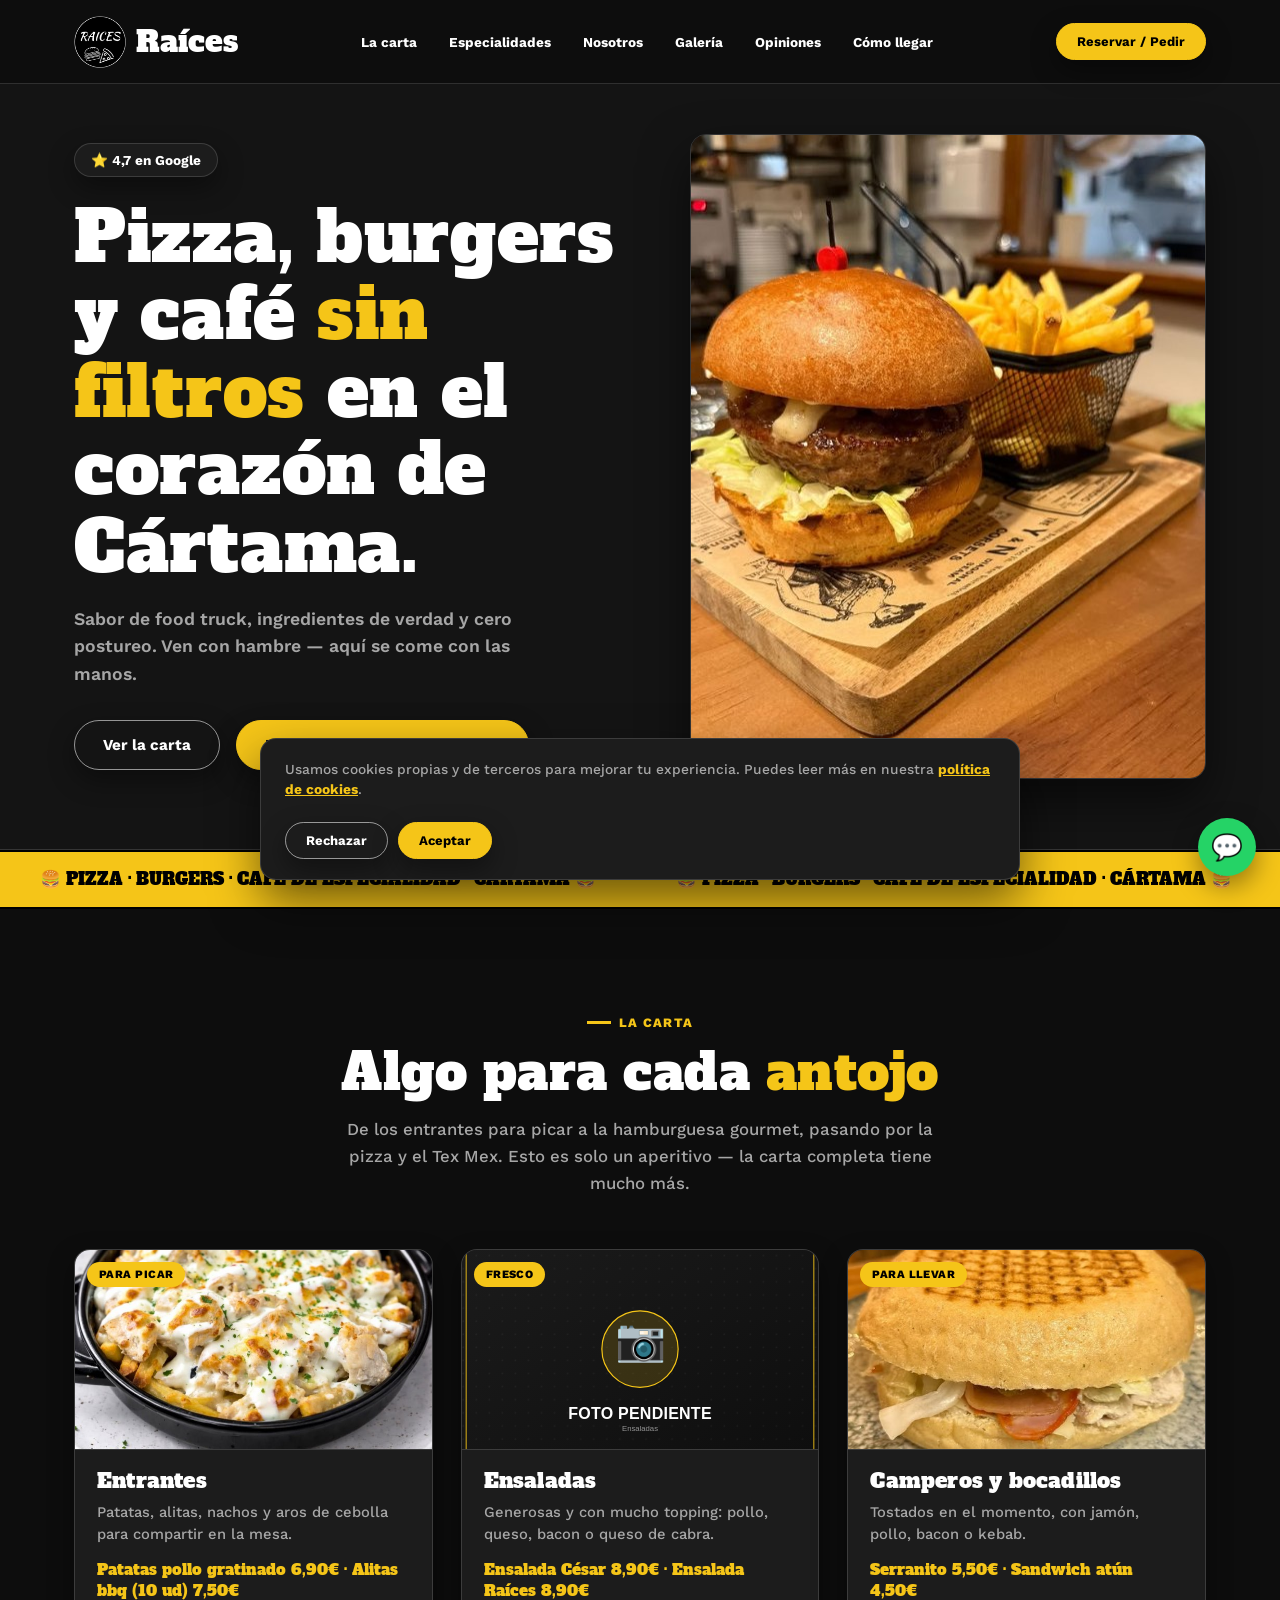
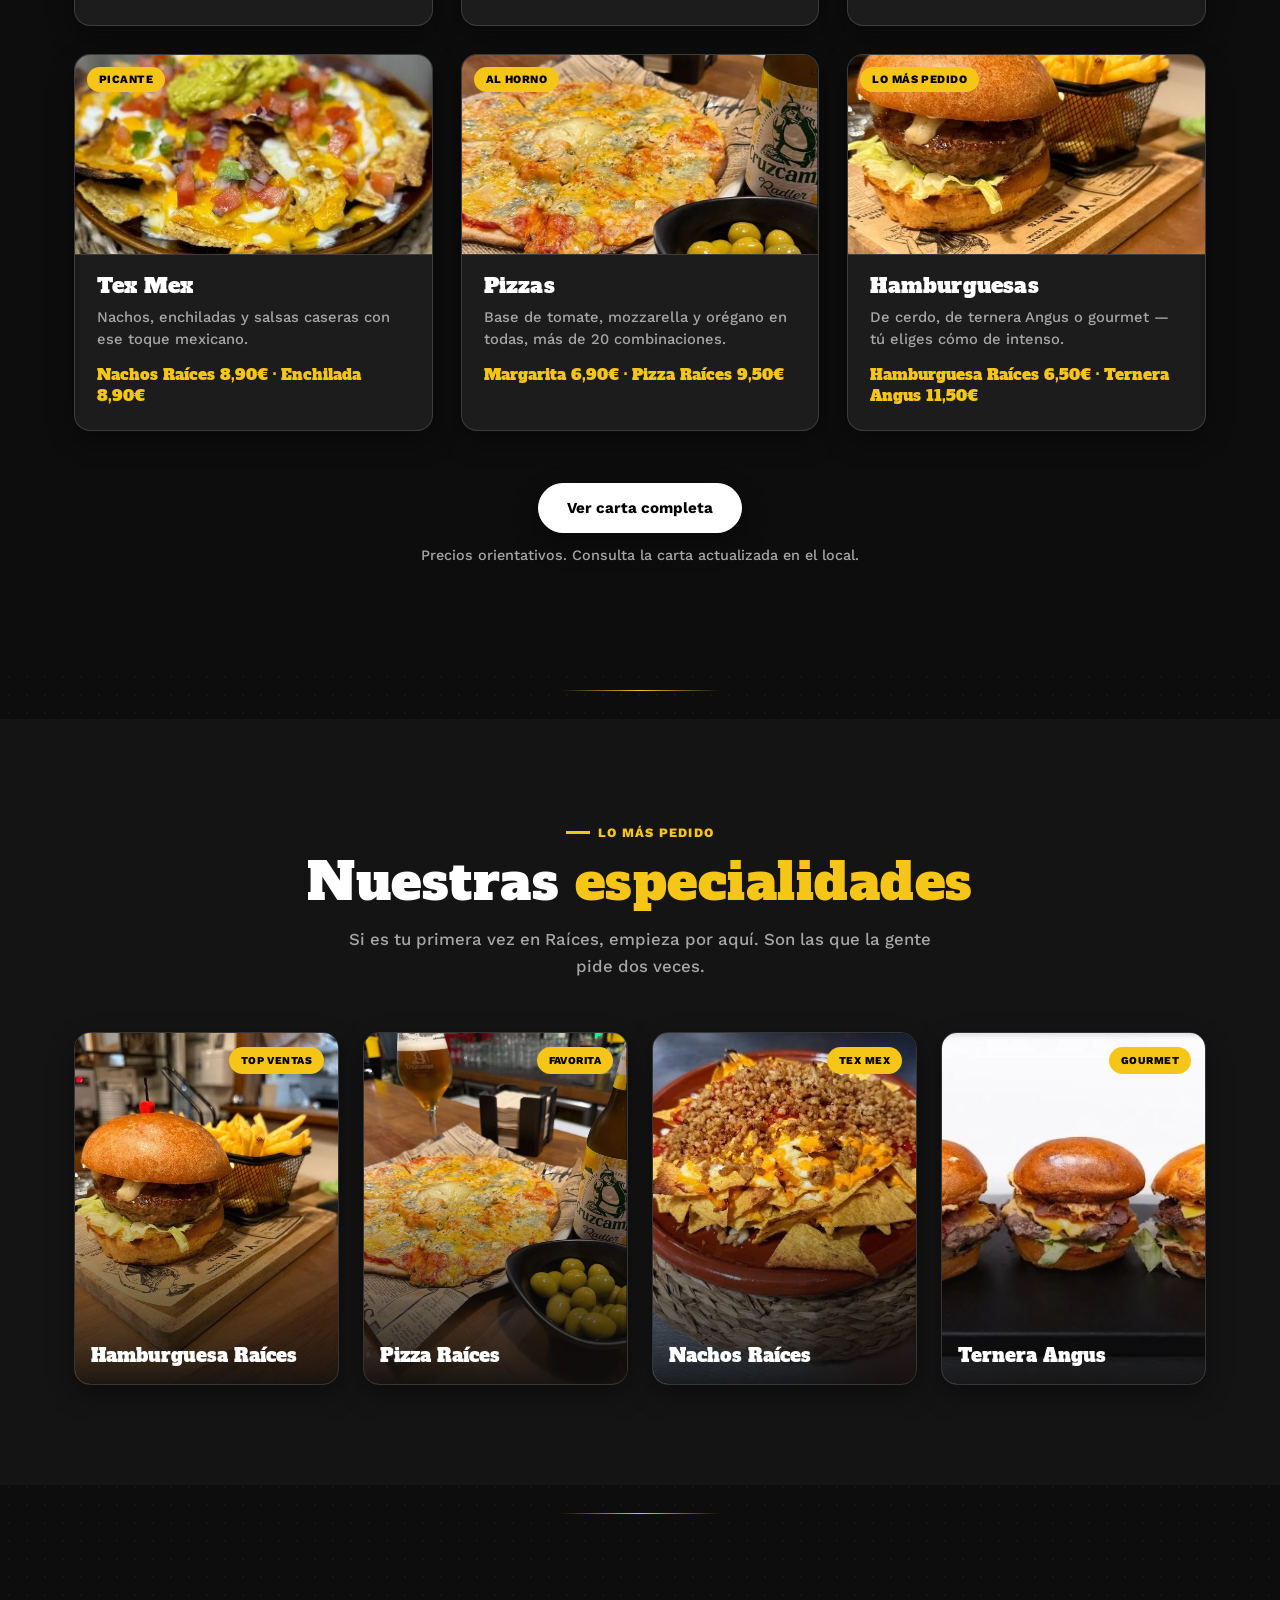
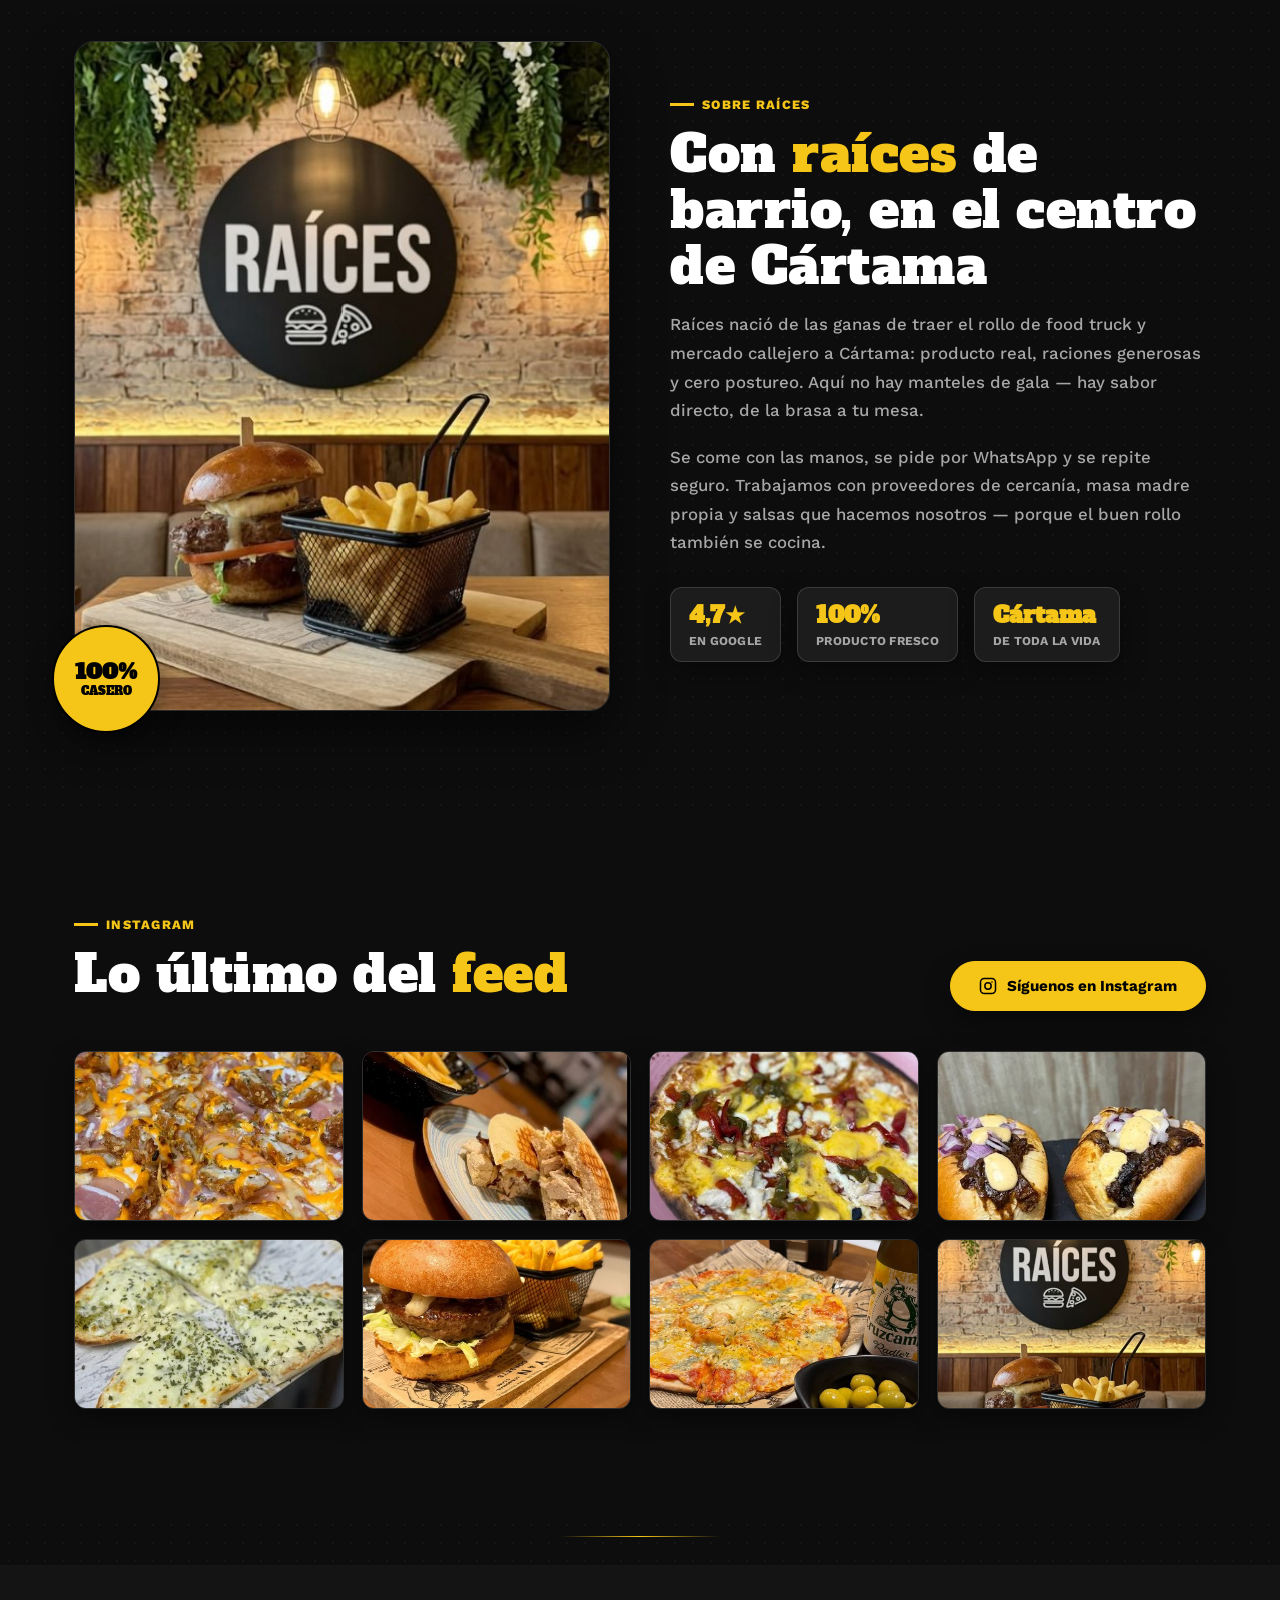
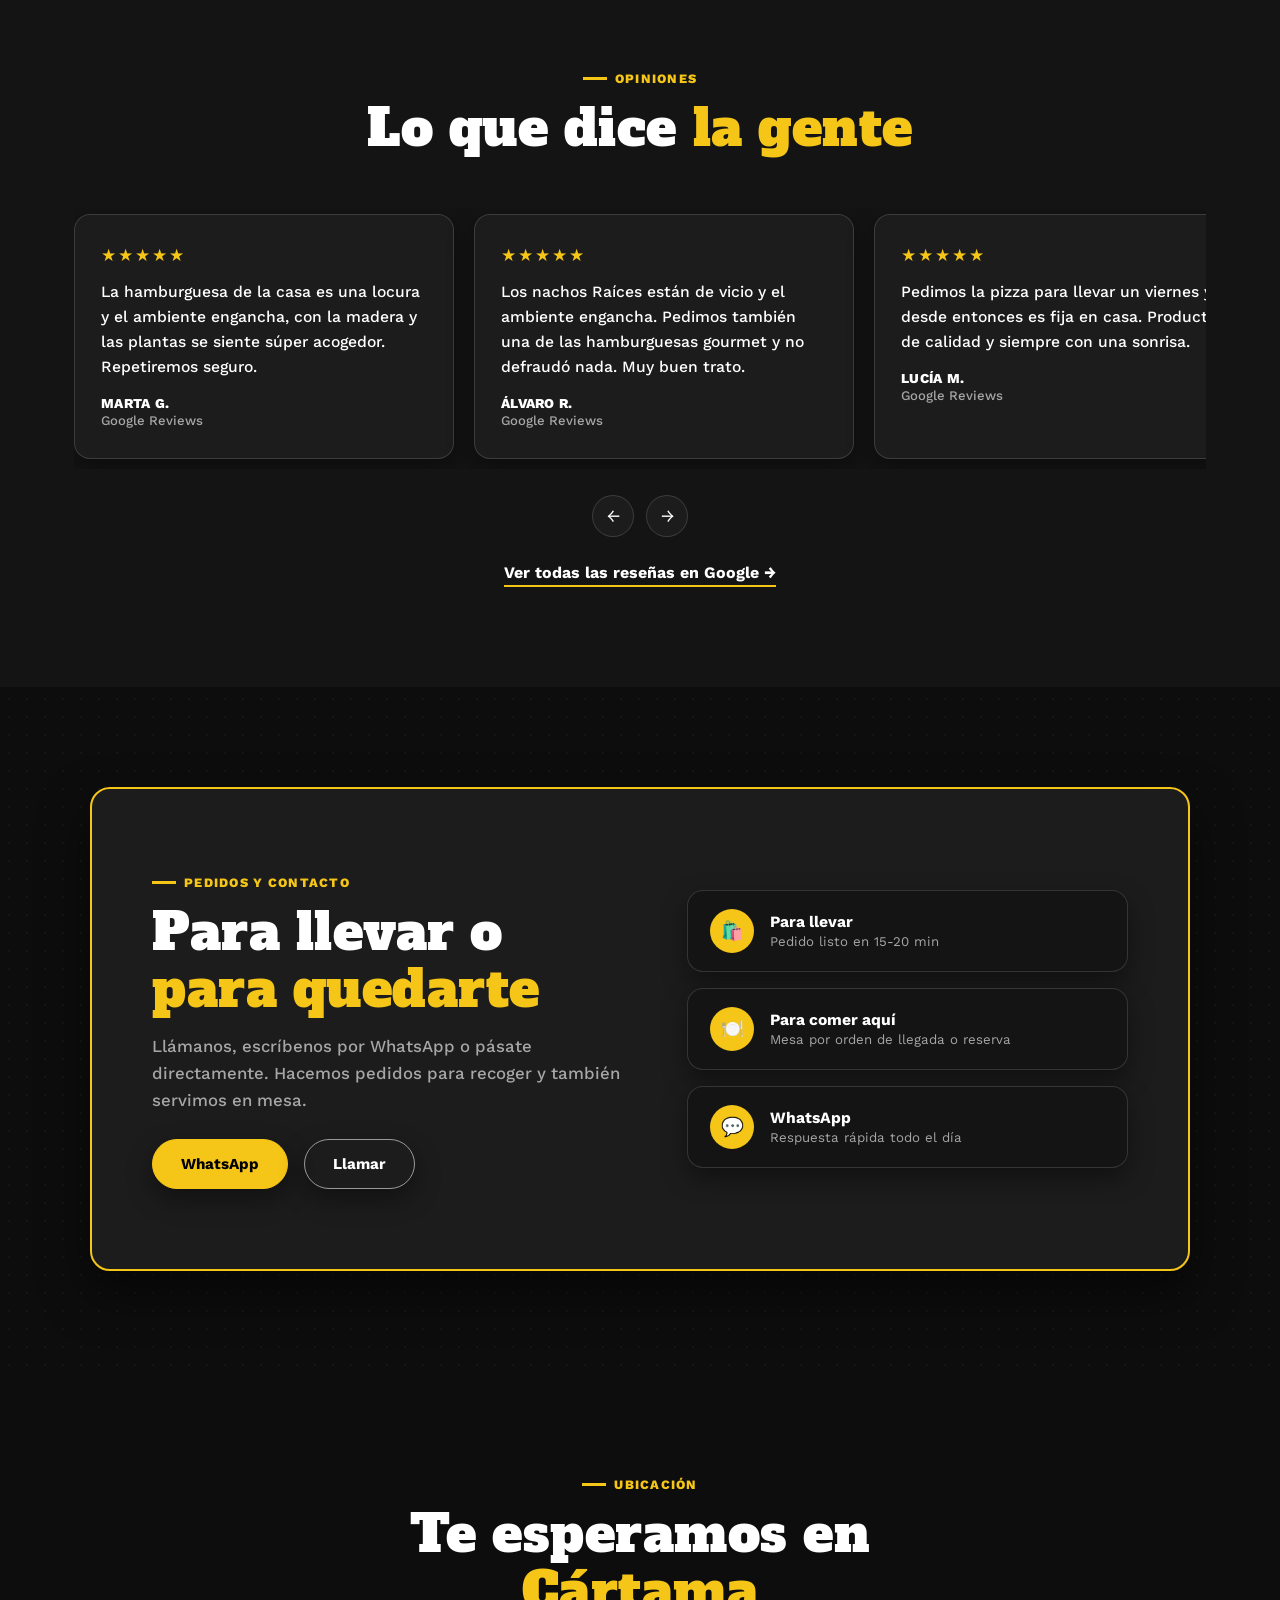
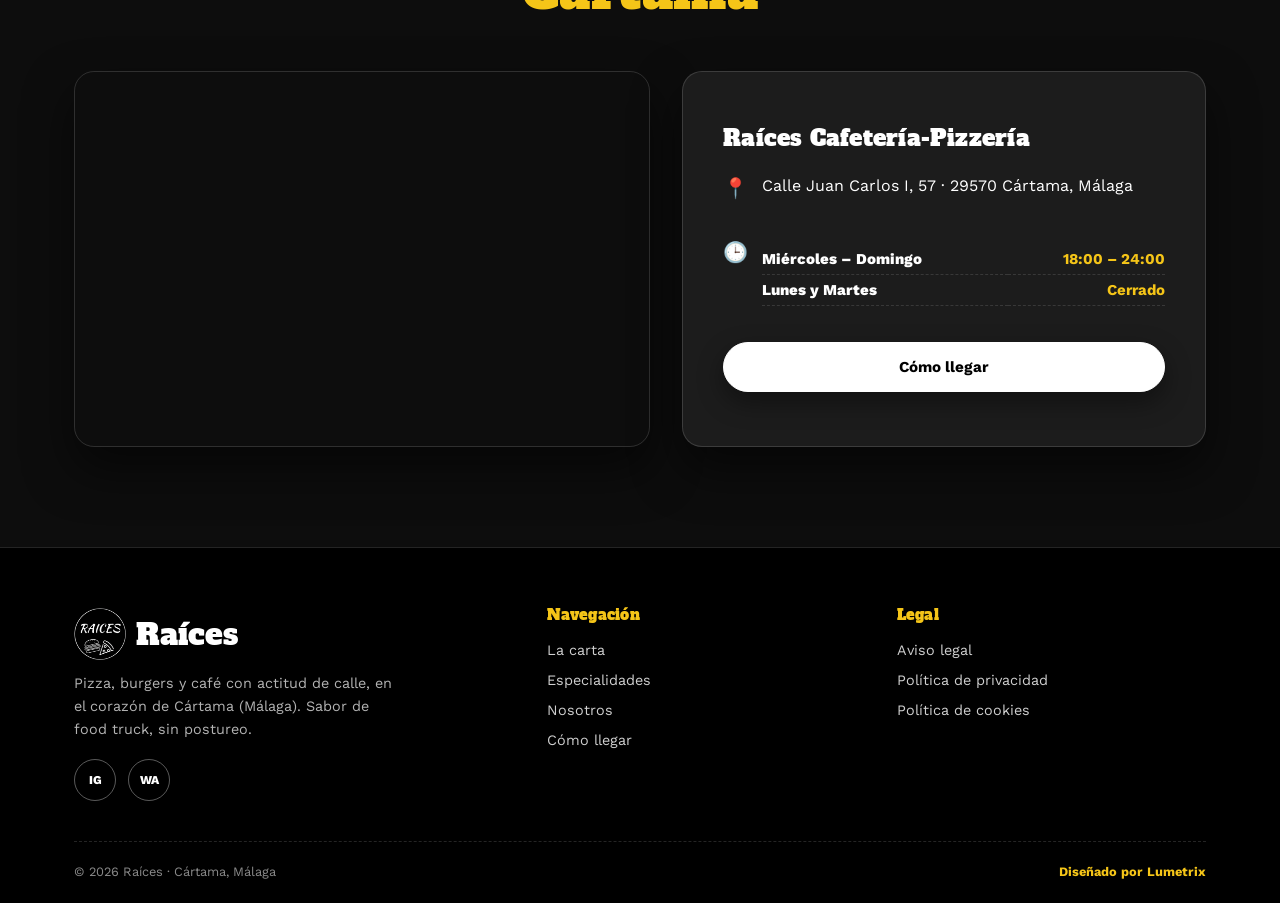
==== index.html @ e87318ab "Poner icono real de Instagram en el botón de la galería Sustituye el emoji de cámara por el icono de" ====
<!DOCTYPE html>
<html lang="es">
<head>
<meta charset="UTF-8">
<meta name="viewport" content="width=device-width, initial-scale=1.0">
<title>Cafetería-Pizzería Raíces — Pizzas y Hamburguesas en Cártama (Málaga)</title>
<meta name="description" content="Cafetería-pizzería-hamburguesería en Cártama. Entrantes, ensaladas, camperos, Tex Mex, pizzas y hamburguesas gourmet. Reserva o pide por WhatsApp.">
<meta name="keywords" content="cafetería en Cártama, pizzería Cártama, hamburguesas Cártama, Tex Mex Cártama, Raíces Cártama">
<link rel="canonical" href="https://lumetrixxxxai.github.io/Raices/">

<!-- Open Graph -->
<meta property="og:type" content="restaurant.restaurant">
<meta property="og:site_name" content="Raíces">
<meta property="og:title" content="Raíces — Café, pizza y hamburguesas en el corazón de Cártama">
<meta property="og:description" content="Entrantes, ensaladas, camperos, Tex Mex, pizzas y hamburguesas gourmet en el corazón de Cártama. ¡Te esperamos!">
<meta property="og:image" content="https://lumetrixxxxai.github.io/Raices/img/og-image.jpg">
<meta property="og:url" content="https://lumetrixxxxai.github.io/Raices/">
<meta property="og:locale" content="es_ES">
<meta name="twitter:card" content="summary_large_image">
<meta name="twitter:title" content="Raíces — Café, pizza y hamburguesas en Cártama">
<meta name="twitter:image" content="https://lumetrixxxxai.github.io/Raices/img/og-image.jpg">

<!-- Icons -->
<link rel="icon" href="favicon.ico" sizes="any">
<link rel="icon" href="img/favicon-32.png" type="image/png" sizes="32x32">
<link rel="apple-touch-icon" href="apple-touch-icon.png">
<link rel="manifest" href="site.webmanifest">
<meta name="theme-color" content="#0D0D0D">

<link rel="stylesheet" href="css/style.css">

<!-- Schema.org: Restaurant -->
<script type="application/ld+json">
{
  "@context": "https://schema.org",
  "@type": "Restaurant",
  "name": "Raíces",
  "image": "https://lumetrixxxxai.github.io/Raices/img/og-image.jpg",
  "servesCuisine": ["Cafetería", "Pizzería", "Hamburguesería", "Tex-Mex"],
  "priceRange": "€€",
  "telephone": "+34951204124",
  "address": {
    "@type": "PostalAddress",
    "streetAddress": "Calle Juan Carlos I, 57",
    "addressLocality": "Cártama",
    "addressRegion": "Málaga",
    "postalCode": "29570",
    "addressCountry": "ES"
  },
  "openingHoursSpecification": [
    {
      "@type": "OpeningHoursSpecification",
      "dayOfWeek": ["Wednesday","Thursday","Friday","Saturday","Sunday"],
      "opens": "18:00",
      "closes": "24:00"
    }
  ],
  "sameAs": [
    "https://www.instagram.com/cafeteria_pizzeria_raices/"
  ],
  "aggregateRating": {
    "@type": "AggregateRating",
    "ratingValue": "4.7",
    "reviewCount": "120"
  }
}
</script>
</head>
<body>

<!-- ============ HEADER ============ -->
<header class="site-header" id="header">
  <div class="container">
    <a href="#inicio" class="logo"><img src="img/logo-raices.png" alt="Logo Raíces" class="logo-img"> Raíces</a>
    <nav class="nav-links" id="navLinks">
      <a href="#carta">La carta</a>
      <a href="#especialidades">Especialidades</a>
      <a href="#sobre-nosotros">Nosotros</a>
      <a href="#galeria">Galería</a>
      <a href="#resenas">Opiniones</a>
      <a href="#ubicacion">Cómo llegar</a>
    </nav>
    <div class="nav-cta desktop-only">
      <a href="https://wa.me/34600000000?text=Hola%20Ra%C3%ADces%2C%20quiero%20hacer%20una%20reserva" class="btn btn-primary btn-sm">Reservar / Pedir</a>
    </div>
    <button class="nav-toggle" id="navToggle" aria-label="Abrir menú">
      <span></span><span></span><span></span>
    </button>
  </div>
</header>

<!-- ============ HERO ============ -->
<section class="hero" id="inicio">
  <div class="container hero-content">
    <div class="hero-text">
      <span class="hero-badge">⭐ 4,7 en Google</span>
      <h1>Pizza, burgers y café <em>sin filtros</em> en el corazón de Cártama.</h1>
      <p>Sabor de food truck, ingredientes de verdad y cero postureo. Ven con hambre — aquí se come con las manos.</p>
      <div class="hero-actions">
        <a href="#carta" class="btn btn-outline">Ver la carta</a>
        <a href="https://wa.me/34600000000?text=Hola%20Ra%C3%ADces%2C%20quiero%20reservar%20mesa" class="btn btn-primary">Reservar / Pedir por WhatsApp</a>
      </div>
    </div>
    <div class="hero-media">
      <img src="img/raices-hamburguesa-cesta.jpg" alt="Hamburguesa de la casa con patatas fritas en Raíces, Cártama">
    </div>
  </div>
</section>

<div class="marquee-strip" aria-hidden="true">
  <div class="marquee-track" id="marqueeTrack">
    <div class="marquee-group"><span>🍔 PIZZA · BURGERS · CAFÉ DE ESPECIALIDAD · CÁRTAMA 🍔</span></div>
  </div>
</div>

<!-- ============ LA CARTA ============ -->
<section class="menu-section section-pad" id="carta">
  <div class="container">
    <div class="section-head reveal">
      <span class="eyebrow">La carta</span>
      <h2 class="section-title">Algo para cada <em>antojo</em></h2>
      <p class="section-sub">De los entrantes para picar a la hamburguesa gourmet, pasando por la pizza y el Tex Mex. Esto es solo un aperitivo — la carta completa tiene mucho más.</p>
    </div>

    <div class="menu-grid reveal-stagger">
      <article class="menu-card">
        <div class="menu-card-img">
          <span class="menu-card-tag">Para picar</span>
          <img src="img/raices-patatas-pollo-queso.jpg" alt="Patatas con pollo gratinado, entrante de Raíces" loading="lazy">
        </div>
        <div class="menu-card-body">
          <h3>Entrantes</h3>
          <p>Patatas, alitas, nachos y aros de cebolla para compartir en la mesa.</p>
          <div class="menu-card-price">Patatas pollo gratinado 6,90€ · Alitas bbq (10 ud) 7,50€</div>
        </div>
      </article>

      <article class="menu-card">
        <div class="menu-card-img">
          <span class="menu-card-tag">Fresco</span>
          <!-- PLACEHOLDER: foto de ensaladas -->
          <img src="img/menu-ensaladas.svg" alt="Ensaladas de Raíces" loading="lazy">
        </div>
        <div class="menu-card-body">
          <h3>Ensaladas</h3>
          <p>Generosas y con mucho topping: pollo, queso, bacon o queso de cabra.</p>
          <div class="menu-card-price">Ensalada César 8,90€ · Ensalada Raíces 8,90€</div>
        </div>
      </article>

      <article class="menu-card">
        <div class="menu-card-img">
          <span class="menu-card-tag">Para llevar</span>
          <img src="img/raices-bocadillo-tostado.jpg" alt="Campero tostado de Raíces" loading="lazy">
        </div>
        <div class="menu-card-body">
          <h3>Camperos y bocadillos</h3>
          <p>Tostados en el momento, con jamón, pollo, bacon o kebab.</p>
          <div class="menu-card-price">Serranito 5,50€ · Sandwich atún 4,50€</div>
        </div>
      </article>

      <article class="menu-card">
        <div class="menu-card-img">
          <span class="menu-card-tag">Picante</span>
          <!-- PLACEHOLDER: foto de Tex Mex -->
          <img src="img/raices-nachos-guacamole.jpg" alt="Nachos con guacamole de Raíces" loading="lazy">
        </div>
        <div class="menu-card-body">
          <h3>Tex Mex</h3>
          <p>Nachos, enchiladas y salsas caseras con ese toque mexicano.</p>
          <div class="menu-card-price">Nachos Raíces 8,90€ · Enchilada 8,90€</div>
        </div>
      </article>

      <article class="menu-card">
        <div class="menu-card-img">
          <span class="menu-card-tag">Al horno</span>
          <img src="img/raices-pizza-cerveza.jpg" alt="Pizza artesana con cerveza en Raíces" loading="lazy">
        </div>
        <div class="menu-card-body">
          <h3>Pizzas</h3>
          <p>Base de tomate, mozzarella y orégano en todas, más de 20 combinaciones.</p>
          <div class="menu-card-price">Margarita 6,90€ · Pizza Raíces 9,50€</div>
        </div>
      </article>

      <article class="menu-card">
        <div class="menu-card-img">
          <span class="menu-card-tag">Lo más pedido</span>
          <img src="img/raices-hamburguesa-cesta.jpg" alt="Hamburguesa casera con patatas en Raíces" loading="lazy">
        </div>
        <div class="menu-card-body">
          <h3>Hamburguesas</h3>
          <p>De cerdo, de ternera Angus o gourmet — tú eliges cómo de intenso.</p>
          <div class="menu-card-price">Hamburguesa Raíces 6,50€ · Ternera Angus 11,50€</div>
        </div>
      </article>
    </div>

    <div class="menu-cta reveal">
      <a href="carta/carta-raices-cartama-2025.pdf" target="_blank" rel="noopener" class="btn btn-dark">Ver carta completa</a>
      <p>Precios orientativos. Consulta la carta actualizada en el local.</p>
    </div>
  </div>
</section>

<div class="zigzag" style="--zig: var(--paper-alt);"></div>

<!-- ============ ESPECIALIDADES ============ -->
<section class="specialties-section section-pad" id="especialidades">
  <div class="container">
    <div class="section-head reveal">
      <span class="eyebrow">Lo más pedido</span>
      <h2 class="section-title">Nuestras <em>especialidades</em></h2>
      <p class="section-sub">Si es tu primera vez en Raíces, empieza por aquí. Son las que la gente pide dos veces.</p>
    </div>

    <div class="specialties-grid reveal-stagger">
      <div class="specialty-card">
        <span class="specialty-badge">Top ventas</span>
        <img src="img/raices-hamburguesa-cesta.jpg" alt="Hamburguesa Raíces" loading="lazy">
        <span class="specialty-name">Hamburguesa Raíces</span>
      </div>
      <div class="specialty-card">
        <span class="specialty-badge">Favorita</span>
        <img src="img/raices-pizza-cerveza.jpg" alt="Pizza Raíces" loading="lazy">
        <span class="specialty-name">Pizza Raíces</span>
      </div>
      <div class="specialty-card">
        <span class="specialty-badge">Tex Mex</span>
        <!-- PLACEHOLDER: foto de los nachos Raíces -->
        <img src="img/raices-nachos-carne.jpg" alt="Nachos Raíces" loading="lazy">
        <span class="specialty-name">Nachos Raíces</span>
      </div>
      <div class="specialty-card">
        <span class="specialty-badge">Gourmet</span>
        <!-- PLACEHOLDER: foto de la hamburguesa de ternera Angus -->
        <img src="img/raices-tres-hamburguesas.jpg" alt="Hamburguesa de ternera Angus" loading="lazy">
        <span class="specialty-name">Ternera Angus</span>
      </div>
    </div>
  </div>
</section>

<div class="zigzag" style="--zig: var(--paper);"></div>

<!-- ============ SOBRE RAÍCES ============ -->
<section class="section-pad" id="sobre-nosotros">
  <div class="container about-section">
    <div class="about-media reveal">
      <img src="img/raices-interior-marca.jpg" alt="Rincón de Raíces con el logo en la pared de ladrillo, luces y plantas">
      <div class="stamp-accent"><strong>100%</strong> CASERO</div>
    </div>
    <div class="about-text reveal">
      <span class="eyebrow">Sobre Raíces</span>
      <h2 class="section-title">Con <em>raíces</em> de barrio, en el centro de Cártama</h2>
      <p>Raíces nació de las ganas de traer el rollo de food truck y mercado callejero a Cártama: producto real, raciones generosas y cero postureo. Aquí no hay manteles de gala — hay sabor directo, de la brasa a tu mesa.</p>
      <p>Se come con las manos, se pide por WhatsApp y se repite seguro. Trabajamos con proveedores de cercanía, masa madre propia y salsas que hacemos nosotros — porque el buen rollo también se cocina.</p>
      <div class="about-stats">
        <div><strong>4,7★</strong><span>en Google</span></div>
        <div><strong>100%</strong><span>producto fresco</span></div>
        <div><strong>Cártama</strong><span>de toda la vida</span></div>
      </div>
    </div>
  </div>
</section>

<!-- ============ GALERÍA / INSTAGRAM ============ -->
<section class="gallery-section section-pad" id="galeria">
  <div class="container">
    <div class="gallery-head reveal">
      <div>
        <span class="eyebrow">Instagram</span>
        <h2 class="section-title">Lo último del <em>feed</em></h2>
      </div>
      <!-- PLACEHOLDER: confirmar usuario real de Instagram -->
      <a href="https://www.instagram.com/cafeteria_pizzeria_raices/" target="_blank" rel="noopener" class="btn btn-primary">
        <svg width="18" height="18" viewBox="0 0 24 24" fill="none" stroke="currentColor" stroke-width="2" stroke-linecap="round" stroke-linejoin="round" aria-hidden="true"><rect x="2" y="2" width="20" height="20" rx="5"/><circle cx="12" cy="12" r="4.2"/><circle cx="17.3" cy="6.7" r="1.1" fill="currentColor" stroke="none"/></svg>
        Síguenos en Instagram
      </a>
    </div>

    <div class="gallery-grid reveal-stagger">
      <!-- PLACEHOLDER: 8 fotos reales de comida y del local -->
      <div class="gallery-item"><img src="img/raices-pizza-jamon-pollo.jpg" alt="Pizza de jamón y pollo de Raíces" loading="lazy"></div>
      <div class="gallery-item"><img src="img/raices-campero-patatas.jpg" alt="Campero con patatas de Raíces" loading="lazy"></div>
      <div class="gallery-item"><img src="img/raices-pizza-pimientos-pollo.jpg" alt="Pizza de pimientos y pollo de Raíces" loading="lazy"></div>
      <div class="gallery-item"><img src="img/raices-mini-brioche-pulled-pork.jpg" alt="Mini brioche de pulled pork de Raíces" loading="lazy"></div>
      <div class="gallery-item"><img src="img/raices-pan-de-ajo.jpg" alt="Pan de ajo de Raíces" loading="lazy"></div>
      <div class="gallery-item"><img src="img/raices-hamburguesa-cesta.jpg" alt="Hamburguesa con patatas de Raíces" loading="lazy"></div>
      <div class="gallery-item"><img src="img/raices-pizza-cerveza.jpg" alt="Pizza con cerveza de Raíces" loading="lazy"></div>
      <div class="gallery-item"><img src="img/raices-interior-marca.jpg" alt="Rincón de Raíces con el logo en la pared" loading="lazy"></div>
    </div>
  </div>
</section>

<div class="zigzag" style="--zig: var(--paper-alt);"></div>

<!-- ============ OPINIONES ============ -->
<section class="reviews-section section-pad" id="resenas">
  <div class="container">
    <div class="section-head reveal">
      <span class="eyebrow">Opiniones</span>
      <h2 class="section-title">Lo que dice <em>la gente</em></h2>
    </div>

    <div class="reviews-track-wrap reveal">
      <div class="reviews-track" id="reviewsTrack">
        <div class="review-slide">
          <div class="review-card">
            <div class="review-stars">★★★★★</div>
            <p class="review-text">La hamburguesa de la casa es una locura y el ambiente engancha, con la madera y las plantas se siente súper acogedor. Repetiremos seguro.</p>
            <div class="review-author">Marta G. <span>Google Reviews</span></div>
          </div>
        </div>
        <div class="review-slide">
          <div class="review-card">
            <div class="review-stars">★★★★★</div>
            <p class="review-text">Los nachos Raíces están de vicio y el ambiente engancha. Pedimos también una de las hamburguesas gourmet y no defraudó nada. Muy buen trato.</p>
            <div class="review-author">Álvaro R. <span>Google Reviews</span></div>
          </div>
        </div>
        <div class="review-slide">
          <div class="review-card">
            <div class="review-stars">★★★★★</div>
            <p class="review-text">Pedimos la pizza para llevar un viernes y desde entonces es fija en casa. Producto de calidad y siempre con una sonrisa.</p>
            <div class="review-author">Lucía M. <span>Google Reviews</span></div>
          </div>
        </div>
      </div>
      <div class="reviews-nav">
        <button type="button" data-scroll="-1" aria-label="Reseña anterior">←</button>
        <button type="button" data-scroll="1" aria-label="Siguiente reseña">→</button>
      </div>
      <div style="text-align:center;">
        <a href="https://www.google.com/search?client=opera-gx&hs=juy&sa=X&sca_esv=f0070ca33e40f0b6&sxsrf=APpeQnuO0dCmSLyDxX1jcXSZeoQbTWdAZA:1785767964835&q=Cafeter%C3%ADa-Pizzer%C3%ADa+Raices+Rese%C3%B1as&rflfq=1&num=20&stick=H4sIAAAAAAAAAONgkxIytTC2tDCyNDUxMzIyNDQxMDHZwMj4ilHFOTEttSS16PDaRN2AzKoqMEshKDEzObVYISi1OPXwxsTiRaxEKQMAFx-ZA2cAAAA&rldimm=583982954622114044&tbm=lcl&hl=es-ES&ved=2ahUKEwjss8eJ2ISWAxWBaqQEHd-EMZEQ9fQKegQITRAG&biw=1875&bih=966&dpr=1#lkt=LocalPoiReviews" target="_blank" rel="noopener" class="reviews-google">Ver todas las reseñas en Google →</a>
      </div>
    </div>
  </div>
</section>

<!-- ============ PEDIDOS Y CONTACTO ============ -->
<section class="section-pad" id="pedidos">
  <div class="container">
    <div class="contact-section reveal">
      <div class="contact-inner">
        <div>
          <span class="eyebrow">Pedidos y contacto</span>
          <h2 class="section-title">Para llevar o <em>para quedarte</em></h2>
          <p class="section-sub">Llámanos, escríbenos por WhatsApp o pásate directamente. Hacemos pedidos para recoger y también servimos en mesa.</p>
          <!-- PLACEHOLDER: el 951 20 41 24 parece un fijo; confirmar el número de WhatsApp (puede ser distinto) -->
          <div class="contact-actions">
            <a href="https://wa.me/34600000000?text=Hola%20Ra%C3%ADces%2C%20quiero%20hacer%20un%20pedido" class="btn btn-primary">WhatsApp</a>
            <a href="tel:+34951204124" class="btn btn-outline">Llamar</a>
          </div>
        </div>
        <div class="contact-cards">
          <div class="contact-card">
            <span class="icon">🛍️</span>
            <div><strong>Para llevar</strong><span>Pedido listo en 15-20 min</span></div>
          </div>
          <div class="contact-card">
            <span class="icon">🍽️</span>
            <div><strong>Para comer aquí</strong><span>Mesa por orden de llegada o reserva</span></div>
          </div>
          <div class="contact-card">
            <span class="icon">💬</span>
            <div><strong>WhatsApp</strong><span>Respuesta rápida todo el día</span></div>
          </div>
        </div>
      </div>
    </div>
  </div>
</section>

<!-- ============ UBICACIÓN ============ -->
<section class="location-section section-pad" id="ubicacion">
  <div class="container">
    <div class="section-head reveal">
      <span class="eyebrow">Ubicación</span>
      <h2 class="section-title">Te esperamos en <em>Cártama</em></h2>
    </div>

    <div class="location-grid reveal">
      <div class="location-map">
        <iframe src="https://www.google.com/maps?q=Calle%20Juan%20Carlos%20I%2057,%20C%C3%A1rtama,%20M%C3%A1laga&output=embed" loading="lazy" referrerpolicy="no-referrer-when-downgrade" title="Mapa de ubicación de Raíces en Cártama"></iframe>
      </div>
      <div class="location-info">
        <h3>Raíces Cafetería-Pizzería</h3>
        <div class="location-row">
          <span class="icon">📍</span>
          <div>Calle Juan Carlos I, 57 · 29570 Cártama, Málaga</div>
        </div>
        <div class="location-row">
          <span class="icon">🕒</span>
          <div style="width:100%;">
            <table class="hours-table">
              <tr><td>Miércoles – Domingo</td><td>18:00 – 24:00</td></tr>
              <tr><td>Lunes y Martes</td><td>Cerrado</td></tr>
            </table>
          </div>
        </div>
        <a href="https://www.google.com/maps/dir/?api=1&destination=Calle+Juan+Carlos+I+57,+C%C3%A1rtama,+M%C3%A1laga" target="_blank" rel="noopener" class="btn btn-dark" style="margin-top:10px;">Cómo llegar</a>
      </div>
    </div>
  </div>
</section>

<!-- ============ FOOTER ============ -->
<footer class="site-footer">
  <div class="container">
    <div class="footer-grid">
      <div class="footer-brand">
        <a href="#inicio" class="logo"><img src="img/logo-raices.png" alt="Logo Raíces" class="logo-img"> Raíces</a>
        <p>Pizza, burgers y café con actitud de calle, en el corazón de Cártama (Málaga). Sabor de food truck, sin postureo.</p>
        <div class="footer-social">
          <a href="https://www.instagram.com/cafeteria_pizzeria_raices/" target="_blank" rel="noopener" aria-label="Instagram">IG</a>
          <a href="https://wa.me/34600000000" target="_blank" rel="noopener" aria-label="WhatsApp">WA</a>
        </div>
      </div>
      <div class="footer-col">
        <h4>Navegación</h4>
        <ul>
          <li><a href="#carta">La carta</a></li>
          <li><a href="#especialidades">Especialidades</a></li>
          <li><a href="#sobre-nosotros">Nosotros</a></li>
          <li><a href="#ubicacion">Cómo llegar</a></li>
        </ul>
      </div>
      <div class="footer-col">
        <h4>Legal</h4>
        <ul>
          <li><a href="legal/aviso-legal.html">Aviso legal</a></li>
          <li><a href="legal/privacidad.html">Política de privacidad</a></li>
          <li><a href="legal/cookies.html">Política de cookies</a></li>
        </ul>
      </div>
    </div>
    <div class="footer-bottom">
      <span>© <span id="year"></span> Raíces · Cártama, Málaga</span>
      <a href="https://lumetrixai.com" target="_blank" rel="noopener">Diseñado por Lumetrix</a>
    </div>
  </div>
</footer>

<!-- WhatsApp flotante -->
<a href="https://wa.me/34600000000?text=Hola%20Ra%C3%ADces%2C%20quiero%20hacer%20una%20consulta" class="whatsapp-float" aria-label="Escríbenos por WhatsApp" target="_blank" rel="noopener">💬</a>

<!-- Banner de cookies -->
<div class="cookie-banner">
  <p>Usamos cookies propias y de terceros para mejorar tu experiencia. Puedes leer más en nuestra <a href="legal/cookies.html">política de cookies</a>.</p>
  <div class="cookie-actions">
    <button class="btn btn-outline btn-sm" data-cookie-action="rejected">Rechazar</button>
    <button class="btn btn-primary btn-sm" data-cookie-action="accepted">Aceptar</button>
  </div>
</div>

<script src="js/main.js"></script>
</body>
</html>
---- css/style.css ----
/* ==========================================================================
   Raíces — Blanco y negro con acento amarillo (hamburguesería) — Cártama
   ========================================================================== */

@import url('https://fonts.googleapis.com/css2?family=Alfa+Slab+One&family=Work+Sans:wght@400;500;600;700;800&display=swap');

:root {
  --paper: #0D0D0D;
  --paper-alt: #141414;
  --card: #1C1C1C;
  --maroon: #1C1C1C;
  --ink: #FFFFFF;
  --ink-soft: #A6A6A6;
  --red: #F5C518;
  --yellow: #F5C518;
  --yellow-soft: #F7D878;
  --teal: #F5C518;
  --pink: #F5C518;
  --white: #FFFFFF;
  --black: #000000;

  --font-display: 'Alfa Slab One', serif;
  --font-sans: 'Work Sans', -apple-system, BlinkMacSystemFont, 'Segoe UI', sans-serif;

  --header-h: 84px;
  --border: 1px solid rgba(255,255,255,0.14);
  --shadow: 0 22px 48px rgba(0,0,0,0.55);
  --shadow-sm: 0 10px 26px rgba(0,0,0,0.4);
  --radius-sm: 12px;
  --radius-md: 16px;
  --radius-lg: 20px;
  --container: 1180px;
}

* { margin: 0; padding: 0; box-sizing: border-box; }

html { scroll-behavior: smooth; scroll-padding-top: var(--header-h); }

body {
  font-family: var(--font-sans);
  color: var(--ink);
  background: var(--paper);
  background-image: radial-gradient(rgba(255,255,255,0.035) 1.2px, transparent 1.2px);
  background-size: 18px 18px;
  overflow-x: hidden;
  -webkit-font-smoothing: antialiased;
}

img { max-width: 100%; display: block; }

a { text-decoration: none; color: inherit; }

ul { list-style: none; }

button { font-family: inherit; cursor: pointer; border: none; background: none; }

.container {
  width: 100%;
  max-width: var(--container);
  margin: 0 auto;
  padding: 0 24px;
}

section { position: relative; }

.section-pad { padding: 100px 0; }

@media (max-width: 768px) {
  .section-pad { padding: 60px 0; }
}

/* Headings */
h1, h2, h3, h4 {
  font-family: var(--font-display);
  font-weight: 400;
  line-height: 1.1;
  letter-spacing: 0.01em;
  color: var(--ink);
}

.eyebrow {
  display: inline-flex;
  align-items: center;
  gap: 8px;
  font-family: var(--font-sans);
  font-weight: 800;
  font-size: 0.8rem;
  letter-spacing: 0.1em;
  text-transform: uppercase;
  color: var(--yellow);
  margin-bottom: 14px;
}

.eyebrow::before {
  content: '';
  width: 24px;
  height: 3px;
  background: var(--yellow);
}

.section-title {
  font-size: clamp(2.1rem, 4.4vw, 3.2rem);
  margin-bottom: 16px;
}

.section-title em { font-style: normal; color: var(--yellow); }

.section-sub {
  max-width: 600px;
  color: var(--ink-soft);
  font-size: 1.05rem;
  font-weight: 500;
  line-height: 1.6;
}

.section-head {
  text-align: center;
  max-width: 700px;
  margin: 0 auto 52px;
}

.section-head .section-sub { margin: 0 auto; }

/* ==========================================================================
   Buttons
   ========================================================================== */

.btn {
  display: inline-flex;
  align-items: center;
  justify-content: center;
  gap: 10px;
  padding: 15px 28px;
  border-radius: 999px;
  font-weight: 700;
  font-size: 0.95rem;
  border: var(--border);
  box-shadow: var(--shadow-sm);
  transition: transform 0.15s ease, box-shadow 0.15s ease, background 0.15s ease, color 0.15s ease;
  white-space: nowrap;
  color: var(--ink);
}

.btn:hover { transform: translateY(-3px); box-shadow: var(--shadow); }
.btn:active { transform: translateY(0); box-shadow: var(--shadow-sm); }

.btn-primary { background: var(--yellow); color: var(--black); border-color: var(--yellow); }
.btn-primary:hover { background: var(--yellow-soft); border-color: var(--yellow-soft); }
.btn-outline { background: transparent; color: var(--ink); border: 1.5px solid rgba(255,255,255,0.55); }
.btn-outline:hover { background: rgba(255,255,255,0.08); border-color: var(--white); }
.btn-dark { background: var(--white); color: var(--black); border-color: var(--white); }
.btn-dark:hover { background: var(--yellow-soft); border-color: var(--yellow-soft); }

.btn-sm { padding: 10px 20px; font-size: 0.82rem; }
.btn-block { width: 100%; }

/* ==========================================================================
   Divisor decorativo
   ========================================================================== */

.zigzag {
  height: 56px;
  display: flex;
  align-items: center;
  justify-content: center;
}

.zigzag::before {
  content: '';
  height: 1px;
  width: 160px;
  background: linear-gradient(90deg, transparent, var(--yellow), transparent);
}

/* ==========================================================================
   Header / Nav
   ========================================================================== */

.site-header {
  position: fixed;
  top: 0; left: 0; right: 0;
  height: var(--header-h);
  z-index: 1000;
  background: var(--paper);
  border-bottom: var(--border);
}

.site-header .container {
  height: 100%;
  display: flex;
  align-items: center;
  justify-content: space-between;
}

.logo {
  font-family: var(--font-display);
  font-size: 1.85rem;
  color: var(--ink);
  display: flex;
  align-items: center;
  gap: 10px;
}

.logo-img {
  width: 52px;
  height: 52px;
  border-radius: 50%;
  object-fit: cover;
  flex-shrink: 0;
}

.nav-links {
  display: flex;
  align-items: center;
  gap: 4px;
}

.nav-links a {
  font-weight: 700;
  font-size: 0.85rem;
  color: var(--ink);
  padding: 9px 14px;
  border-radius: 999px;
  transition: color 0.2s ease;
}

.nav-links a:hover { color: var(--yellow); }

.nav-cta { display: flex; align-items: center; gap: 14px; }

.nav-toggle {
  display: none;
  flex-direction: column;
  gap: 5px;
  width: 30px;
  z-index: 1200;
}

.nav-toggle span {
  height: 3px;
  width: 100%;
  background: var(--ink);
  border-radius: 2px;
  transition: all 0.3s ease;
}

.nav-open .nav-toggle span:nth-child(1) { transform: translateY(8px) rotate(45deg); }
.nav-open .nav-toggle span:nth-child(2) { opacity: 0; }
.nav-open .nav-toggle span:nth-child(3) { transform: translateY(-8px) rotate(-45deg); }

@media (max-width: 940px) {
  .nav-toggle { display: flex; }

  .nav-links {
    position: fixed;
    top: var(--header-h);
    left: 0; right: 0; bottom: 0;
    background: var(--paper);
    flex-direction: column;
    justify-content: flex-start;
    align-items: stretch;
    gap: 0;
    padding: 30px 24px;
    transform: translateX(100%);
    transition: transform 0.35s ease;
    overflow-y: auto;
  }

  .nav-open .nav-links { transform: translateX(0); }

  .nav-links a {
    font-size: 1.5rem;
    font-family: var(--font-display);
    padding: 16px 4px;
    border-bottom: 1px dashed rgba(255,255,255,0.16);
    border-radius: 0;
  }
  .nav-links a:hover { color: var(--yellow); }

  .nav-cta.desktop-only { display: none; }
}

/* ==========================================================================
   Hero — foto recta, sin inclinación
   ========================================================================== */

.hero {
  position: relative;
  padding: calc(var(--header-h) + 50px) 0 70px;
  background: var(--paper-alt);
  border-bottom: var(--border);
  overflow: hidden;
}

.hero .container.hero-content {
  display: grid;
  grid-template-columns: 1.05fr 0.95fr;
  gap: 46px;
  align-items: center;
}

.hero-media {
  position: relative;
  border: var(--border);
  border-radius: var(--radius-md);
  overflow: hidden;
  box-shadow: var(--shadow);
  aspect-ratio: 4/5;
}

.hero-media img { width: 100%; height: 100%; object-fit: cover; }

.hero-text { position: relative; z-index: 1; }

.hero-badge {
  display: inline-flex;
  align-items: center;
  gap: 8px;
  background: var(--card);
  border: var(--border);
  padding: 8px 16px;
  border-radius: 999px;
  font-weight: 700;
  font-size: 0.85rem;
  margin-bottom: 22px;
  box-shadow: var(--shadow-sm);
}

.hero h1 {
  font-size: clamp(2.6rem, 6vw, 4.4rem);
  color: var(--ink);
  margin-bottom: 20px;
}

.hero h1 em { font-style: normal; color: var(--yellow); }

.hero p {
  font-family: var(--font-sans);
  font-weight: 600;
  font-size: 1.1rem;
  color: var(--ink-soft);
  max-width: 480px;
  margin-bottom: 32px;
  line-height: 1.55;
}

.hero-actions { display: flex; gap: 16px; flex-wrap: wrap; }

.scroll-cue { display: none; }

/* ==========================================================================
   Marquee ticker strip
   ========================================================================== */

.marquee-strip {
  position: relative;
  z-index: 3;
  overflow: hidden;
  background: var(--yellow);
  border-top: 2px solid var(--black);
  border-bottom: 2px solid var(--black);
  padding: 12px 0;
}

.marquee-track {
  display: flex;
  width: max-content;
  animation: marquee 18s linear infinite;
  will-change: transform;
  backface-visibility: hidden;
}

.marquee-group {
  display: flex;
  flex-shrink: 0;
}

.marquee-track span {
  display: inline-flex;
  align-items: center;
  gap: 12px;
  font-family: var(--font-display);
  font-size: 1.05rem;
  color: var(--black);
  padding: 4px 40px;
  white-space: nowrap;
}

@keyframes marquee {
  from { transform: translate3d(0, 0, 0); }
  to { transform: translate3d(-50%, 0, 0); }
}

@media (max-width: 640px) {
  .marquee-track span { font-size: 0.88rem; padding: 4px 22px; }
}

/* ==========================================================================
   Reveal animations
   ========================================================================== */

.reveal { opacity: 0; transform: translateY(30px); transition: opacity 0.6s ease, transform 0.6s ease; }
.reveal.is-visible { opacity: 1; transform: translateY(0); }

.reveal-stagger.is-visible > * { opacity: 1; transform: translateY(0); }
.reveal-stagger > * { opacity: 0; transform: translateY(24px); transition: opacity 0.55s ease, transform 0.55s ease; }
.reveal-stagger > *:nth-child(1) { transition-delay: 0.05s; }
.reveal-stagger > *:nth-child(2) { transition-delay: 0.15s; }
.reveal-stagger > *:nth-child(3) { transition-delay: 0.25s; }
.reveal-stagger > *:nth-child(4) { transition-delay: 0.35s; }
.reveal-stagger > *:nth-child(5) { transition-delay: 0.45s; }
.reveal-stagger > *:nth-child(6) { transition-delay: 0.55s; }

/* ==========================================================================
   La Carta
   ========================================================================== */

.menu-section { background: var(--paper); }

.menu-grid { display: grid; grid-template-columns: repeat(3, 1fr); gap: 28px; }

.menu-card {
  background: var(--card);
  border: var(--border);
  border-radius: var(--radius-md);
  overflow: hidden;
  box-shadow: var(--shadow-sm);
  transition: transform 0.2s ease, box-shadow 0.2s ease;
}

.menu-card:hover { transform: translateY(-6px); box-shadow: var(--shadow); }

.menu-card-img { position: relative; height: 200px; overflow: hidden; border-bottom: var(--border); }
.menu-card-img img { width: 100%; height: 100%; object-fit: cover; }

.menu-card-tag {
  position: absolute;
  top: 12px; left: 12px;
  background: var(--yellow);
  color: var(--black);
  font-size: 0.7rem;
  font-weight: 800;
  text-transform: uppercase;
  letter-spacing: 0.04em;
  padding: 6px 12px;
  border-radius: 999px;
}

.menu-card-body { padding: 20px 22px 24px; }
.menu-card-body h3 { font-size: 1.3rem; margin-bottom: 8px; }
.menu-card-body p { color: var(--ink-soft); font-size: 0.92rem; font-weight: 500; line-height: 1.5; margin-bottom: 14px; }

.menu-card-price {
  display: inline-block;
  font-family: var(--font-display);
  color: var(--yellow);
  font-size: 0.95rem;
}

.menu-cta { text-align: center; margin-top: 52px; }
.menu-cta p { color: var(--ink-soft); margin-top: 14px; font-size: 0.9rem; font-weight: 500; }

/* ==========================================================================
   Especialidades
   ========================================================================== */

.specialties-section { background: var(--paper-alt); }

.specialties-grid { display: grid; grid-template-columns: repeat(4, 1fr); gap: 24px; }

.specialty-card {
  position: relative;
  border: var(--border);
  border-radius: var(--radius-md);
  overflow: hidden;
  aspect-ratio: 3/4;
  box-shadow: var(--shadow-sm);
  transition: transform 0.2s ease, box-shadow 0.2s ease;
}

.specialty-card:hover { transform: translateY(-6px); box-shadow: var(--shadow); }

.specialty-card img { width: 100%; height: 100%; object-fit: cover; }

.specialty-card::after {
  content: '';
  position: absolute;
  inset: 0;
  background: linear-gradient(180deg, rgba(13,13,13,0) 40%, rgba(13,13,13,0.92) 100%);
}

.specialty-badge {
  position: absolute;
  top: 14px; right: 14px;
  z-index: 2;
  background: var(--yellow);
  color: var(--black);
  font-size: 0.66rem;
  font-weight: 800;
  text-transform: uppercase;
  letter-spacing: 0.04em;
  padding: 7px 12px;
  border-radius: 999px;
}

.specialty-name {
  position: absolute;
  left: 16px; right: 16px; bottom: 16px;
  z-index: 2;
  font-family: var(--font-display);
  font-size: 1.15rem;
  color: var(--white);
}

/* ==========================================================================
   Sobre Raíces
   ========================================================================== */

.about-section { display: grid; grid-template-columns: 1fr 1fr; gap: 60px; align-items: center; }

.about-media { position: relative; }

.about-media img {
  border: var(--border);
  border-radius: var(--radius-lg);
  box-shadow: var(--shadow);
  aspect-ratio: 4/5;
  object-fit: cover;
  width: 100%;
}

.about-media .stamp-accent {
  position: absolute;
  bottom: -22px; left: -22px;
  background: var(--yellow);
  color: var(--black);
  width: 108px; height: 108px;
  border-radius: 50%;
  border: 2px solid var(--black);
  display: flex;
  align-items: center;
  justify-content: center;
  flex-direction: column;
  font-family: var(--font-display);
  text-align: center;
  font-size: 0.72rem;
  line-height: 1.2;
  box-shadow: var(--shadow-sm);
}

.about-media .stamp-accent strong { font-size: 1.35rem; display: block; }

.about-text p { color: var(--ink-soft); font-size: 1.05rem; font-weight: 500; line-height: 1.7; margin-bottom: 18px; }

.about-stats { display: flex; gap: 16px; margin-top: 30px; flex-wrap: wrap; }

.about-stats div {
  background: var(--card);
  border: var(--border);
  padding: 12px 18px;
  border-radius: var(--radius-sm);
  box-shadow: var(--shadow-sm);
}

.about-stats div strong { display: block; font-family: var(--font-display); font-size: 1.4rem; color: var(--yellow); }
.about-stats div span { font-size: 0.76rem; color: var(--ink-soft); font-weight: 700; text-transform: uppercase; letter-spacing: 0.02em; }

@media (max-width: 860px) {
  .about-section { grid-template-columns: 1fr; gap: 60px; }
  .about-media { order: -1; margin-top: 16px; }
}

/* ==========================================================================
   Galería / Instagram
   ========================================================================== */

.gallery-section { background: var(--paper); }

.gallery-head { display: flex; align-items: flex-end; justify-content: space-between; flex-wrap: wrap; gap: 20px; margin-bottom: 40px; }
.gallery-head .section-title { margin-bottom: 8px; }

.gallery-grid { display: grid; grid-template-columns: repeat(4, 1fr); grid-auto-rows: 170px; gap: 18px; }

.gallery-item {
  position: relative;
  border: var(--border);
  border-radius: var(--radius-sm);
  overflow: hidden;
  box-shadow: var(--shadow-sm);
  transition: transform 0.2s ease;
}

.gallery-item:hover { transform: translateY(-6px); }

.gallery-item img { width: 100%; height: 100%; object-fit: cover; }

/* ==========================================================================
   Reseñas — carrusel deslizable
   ========================================================================== */

.reviews-section { background: var(--paper-alt); }

.reviews-track-wrap { position: relative; }

.reviews-track {
  display: flex;
  gap: 20px;
  overflow-x: auto;
  scroll-snap-type: x mandatory;
  padding: 6px 6px 10px;
  scrollbar-width: none;
}

.reviews-track::-webkit-scrollbar { display: none; }

.review-slide { flex: 0 0 clamp(260px, 34vw, 380px); scroll-snap-align: start; }

.review-card {
  background: var(--card);
  border: var(--border);
  border-radius: var(--radius-md);
  padding: 30px 26px;
  box-shadow: var(--shadow-sm);
  height: 100%;
}

.review-quote { display: none; }

.review-stars { color: var(--yellow); font-size: 1.05rem; margin-bottom: 14px; letter-spacing: 2px; }

.review-card p.review-text { font-size: 0.98rem; font-weight: 500; color: var(--ink); line-height: 1.6; margin-bottom: 16px; }

.review-author { font-weight: 800; font-size: 0.85rem; color: var(--ink); text-transform: uppercase; letter-spacing: 0.02em; }
.review-author span { display: block; font-weight: 500; text-transform: none; color: var(--ink-soft); font-size: 0.82rem; margin-top: 2px; letter-spacing: 0; }

.reviews-nav { display: flex; justify-content: center; gap: 12px; margin-top: 26px; }

.reviews-nav button {
  width: 42px; height: 42px;
  border-radius: 50%;
  border: var(--border);
  background: var(--card);
  color: var(--ink);
  font-size: 1.1rem;
  transition: transform 0.15s ease, background 0.15s ease, color 0.15s ease;
}

.reviews-nav button:hover { transform: translateY(-2px); background: var(--yellow); color: var(--black); }

.reviews-google { margin-top: 26px; display: inline-flex; gap: 8px; align-items: center; font-weight: 700; color: var(--ink); border-bottom: 2px solid var(--yellow); padding-bottom: 3px; }

/* ==========================================================================
   Pedidos y contacto
   ========================================================================== */

.contact-section {
  background: var(--card);
  color: var(--ink);
  border: 2px solid var(--yellow);
  border-radius: var(--radius-lg);
  margin: 0 16px;
  width: auto;
  padding: 80px 60px;
  box-shadow: var(--shadow);
}

.contact-inner { display: grid; grid-template-columns: 1.1fr 1fr; gap: 50px; align-items: center; }

.contact-section .eyebrow { color: var(--yellow); }
.contact-section .eyebrow::before { background: var(--yellow); }
.contact-section h2 { color: var(--white); }
.contact-section h2 em { color: var(--yellow); }
.contact-section p.section-sub { color: var(--ink-soft); }

.contact-actions { display: flex; flex-wrap: wrap; gap: 16px; margin-top: 26px; }

.contact-cards { display: grid; gap: 16px; }

.contact-card {
  background: var(--paper-alt);
  color: var(--ink);
  border: var(--border);
  border-radius: var(--radius-md);
  padding: 18px 22px;
  display: flex;
  align-items: center;
  gap: 16px;
  box-shadow: var(--shadow-sm);
  transition: transform 0.2s ease, box-shadow 0.2s ease;
}

.contact-card:hover { transform: translateY(-3px); box-shadow: var(--shadow); }

.contact-card .icon {
  width: 44px; height: 44px;
  border-radius: 50%;
  background: var(--yellow);
  display: flex; align-items: center; justify-content: center;
  font-size: 1.15rem;
  flex-shrink: 0;
}

.contact-card strong { display: block; font-size: 0.98rem; }
.contact-card span { font-size: 0.83rem; color: var(--ink-soft); }

@media (max-width: 860px) {
  .contact-inner { grid-template-columns: 1fr; }
  .contact-section { padding: 50px 26px; margin: 0 14px; }
}

/* ==========================================================================
   Ubicación
   ========================================================================== */

.location-section { background: var(--paper); }

.location-grid { display: grid; grid-template-columns: 1.1fr 1fr; gap: 32px; align-items: stretch; }

.location-map {
  border: var(--border);
  border-radius: var(--radius-lg);
  overflow: hidden;
  box-shadow: var(--shadow);
  min-height: 370px;
}

.location-map iframe { width: 100%; height: 100%; min-height: 370px; border: 0; }

.location-info {
  background: var(--card);
  border: var(--border);
  border-radius: var(--radius-lg);
  padding: 40px;
  box-shadow: var(--shadow);
  display: flex;
  flex-direction: column;
  justify-content: center;
}

.location-info h3 { font-size: 1.4rem; margin-bottom: 6px; }

.location-row { display: flex; gap: 14px; margin: 20px 0; }
.location-row .icon { font-size: 1.25rem; }

.hours-table { width: 100%; border-collapse: collapse; margin: 4px 0 6px; }
.hours-table td { padding: 6px 0; font-size: 0.94rem; font-weight: 500; color: var(--ink-soft); border-bottom: 1px dashed rgba(255,255,255,0.12); }
.hours-table td:first-child { font-weight: 800; color: var(--ink); }
.hours-table td:last-child { text-align: right; color: var(--yellow); font-weight: 700; }

@media (max-width: 860px) {
  .location-grid { grid-template-columns: 1fr; }
  .location-info { padding: 30px 24px; }
}

/* ==========================================================================
   Footer
   ========================================================================== */

.site-footer {
  background: #000000;
  color: #B3B3B3;
  padding: 60px 0 24px;
  border-top: var(--border);
}

.footer-grid { display: grid; grid-template-columns: 1.4fr 1fr 1fr; gap: 40px; padding-bottom: 40px; }

.footer-brand .logo { color: var(--white); margin-bottom: 12px; }
.footer-brand p { max-width: 320px; line-height: 1.6; font-size: 0.9rem; color: #B3B3B3; }

.footer-social { display: flex; gap: 12px; margin-top: 18px; }

.footer-social a {
  width: 42px; height: 42px;
  border-radius: 50%;
  border: 1.5px solid rgba(255,255,255,0.35);
  display: flex; align-items: center; justify-content: center;
  font-weight: 800;
  font-size: 0.75rem;
  color: var(--white);
  transition: background 0.2s ease, color 0.2s ease, border-color 0.2s ease;
}

.footer-social a:hover { background: var(--yellow); color: var(--black); border-color: var(--yellow); }

.footer-col h4 { color: var(--yellow); font-size: 0.9rem; font-family: var(--font-display); font-weight: 400; letter-spacing: 0.02em; margin-bottom: 16px; }
.footer-col ul { display: flex; flex-direction: column; gap: 11px; }
.footer-col a { font-size: 0.9rem; color: #CFCFCF; transition: color 0.2s ease; }
.footer-col a:hover { color: var(--yellow); }

.footer-bottom {
  border-top: 1px dashed rgba(255,255,255,0.14);
  padding-top: 22px;
  display: flex;
  justify-content: space-between;
  flex-wrap: wrap;
  gap: 10px;
  font-size: 0.8rem;
  color: #8A8A8A;
}

.footer-bottom a { font-weight: 700; color: var(--yellow); }

@media (max-width: 780px) {
  .footer-grid { grid-template-columns: 1fr; gap: 32px; }
}

/* ==========================================================================
   Floating WhatsApp
   ========================================================================== */

.whatsapp-float {
  position: fixed;
  bottom: 24px; right: 24px;
  z-index: 900;
  width: 58px; height: 58px;
  border-radius: 50%;
  background: #25D366;
  display: flex; align-items: center; justify-content: center;
  font-size: 1.6rem;
  color: #fff;
  box-shadow: var(--shadow-sm);
  transition: transform 0.15s ease, box-shadow 0.15s ease;
}

.whatsapp-float:hover { transform: translateY(-3px); box-shadow: var(--shadow); }

/* ==========================================================================
   Cookie banner
   ========================================================================== */

.cookie-banner {
  position: fixed;
  left: 20px; right: 20px; bottom: 20px;
  z-index: 1100;
  background: var(--card);
  border: var(--border);
  border-radius: var(--radius-md);
  padding: 20px 24px;
  display: flex;
  align-items: center;
  justify-content: space-between;
  gap: 22px;
  flex-wrap: wrap;
  max-width: 760px;
  margin: 0 auto;
  box-shadow: var(--shadow);
  transform: translateY(140%);
  transition: transform 0.5s ease;
}

.cookie-banner.show { transform: translateY(0); }

.cookie-banner p { font-size: 0.86rem; line-height: 1.5; color: var(--ink-soft); font-weight: 500; }
.cookie-banner p a { color: var(--yellow); text-decoration: underline; font-weight: 700; }

.cookie-actions { display: flex; gap: 10px; flex-shrink: 0; }

/* ==========================================================================
   Responsive
   ========================================================================== */

@media (max-width: 1024px) {
  .menu-grid { grid-template-columns: repeat(2, 1fr); }
  .specialties-grid { grid-template-columns: repeat(2, 1fr); }
  .gallery-grid { grid-template-columns: repeat(3, 1fr); }
}

@media (max-width: 960px) {
  .hero .container.hero-content { grid-template-columns: 1fr; }
  .hero-media { order: -1; max-width: 380px; margin: 0 auto 8px; }
}

@media (max-width: 640px) {
  .container { padding: 0 18px; }
  .section-pad { padding: 56px 0; }
  .hero { padding: calc(var(--header-h) + 24px) 0 36px; }
  .hero-media { max-width: 280px; }
  .logo-img { width: 42px; height: 42px; }
  .logo { font-size: 1.5rem; }
  .menu-grid { grid-template-columns: 1fr; gap: 20px; }
  .specialties-grid { grid-template-columns: 1fr 1fr; gap: 14px; }
  .gallery-grid { grid-template-columns: repeat(2, 1fr); grid-auto-rows: 150px; }
  .hero-actions { flex-direction: column; align-items: stretch; }
  .hero-actions .btn { width: 100%; }
  .about-stats { gap: 12px; }
  .contact-section { border-radius: var(--radius-md); }
  .contact-actions { flex-direction: column; align-items: stretch; }
  .contact-actions .btn { width: 100%; }
  .review-slide { flex-basis: 82vw; }
  .cookie-banner { flex-direction: column; align-items: stretch; left: 12px; right: 12px; bottom: 12px; }
  .cookie-actions { justify-content: stretch; }
  .cookie-actions .btn { flex: 1; }
  .whatsapp-float { width: 52px; height: 52px; bottom: 18px; right: 18px; }
  .footer-bottom { flex-direction: column; text-align: center; }
}
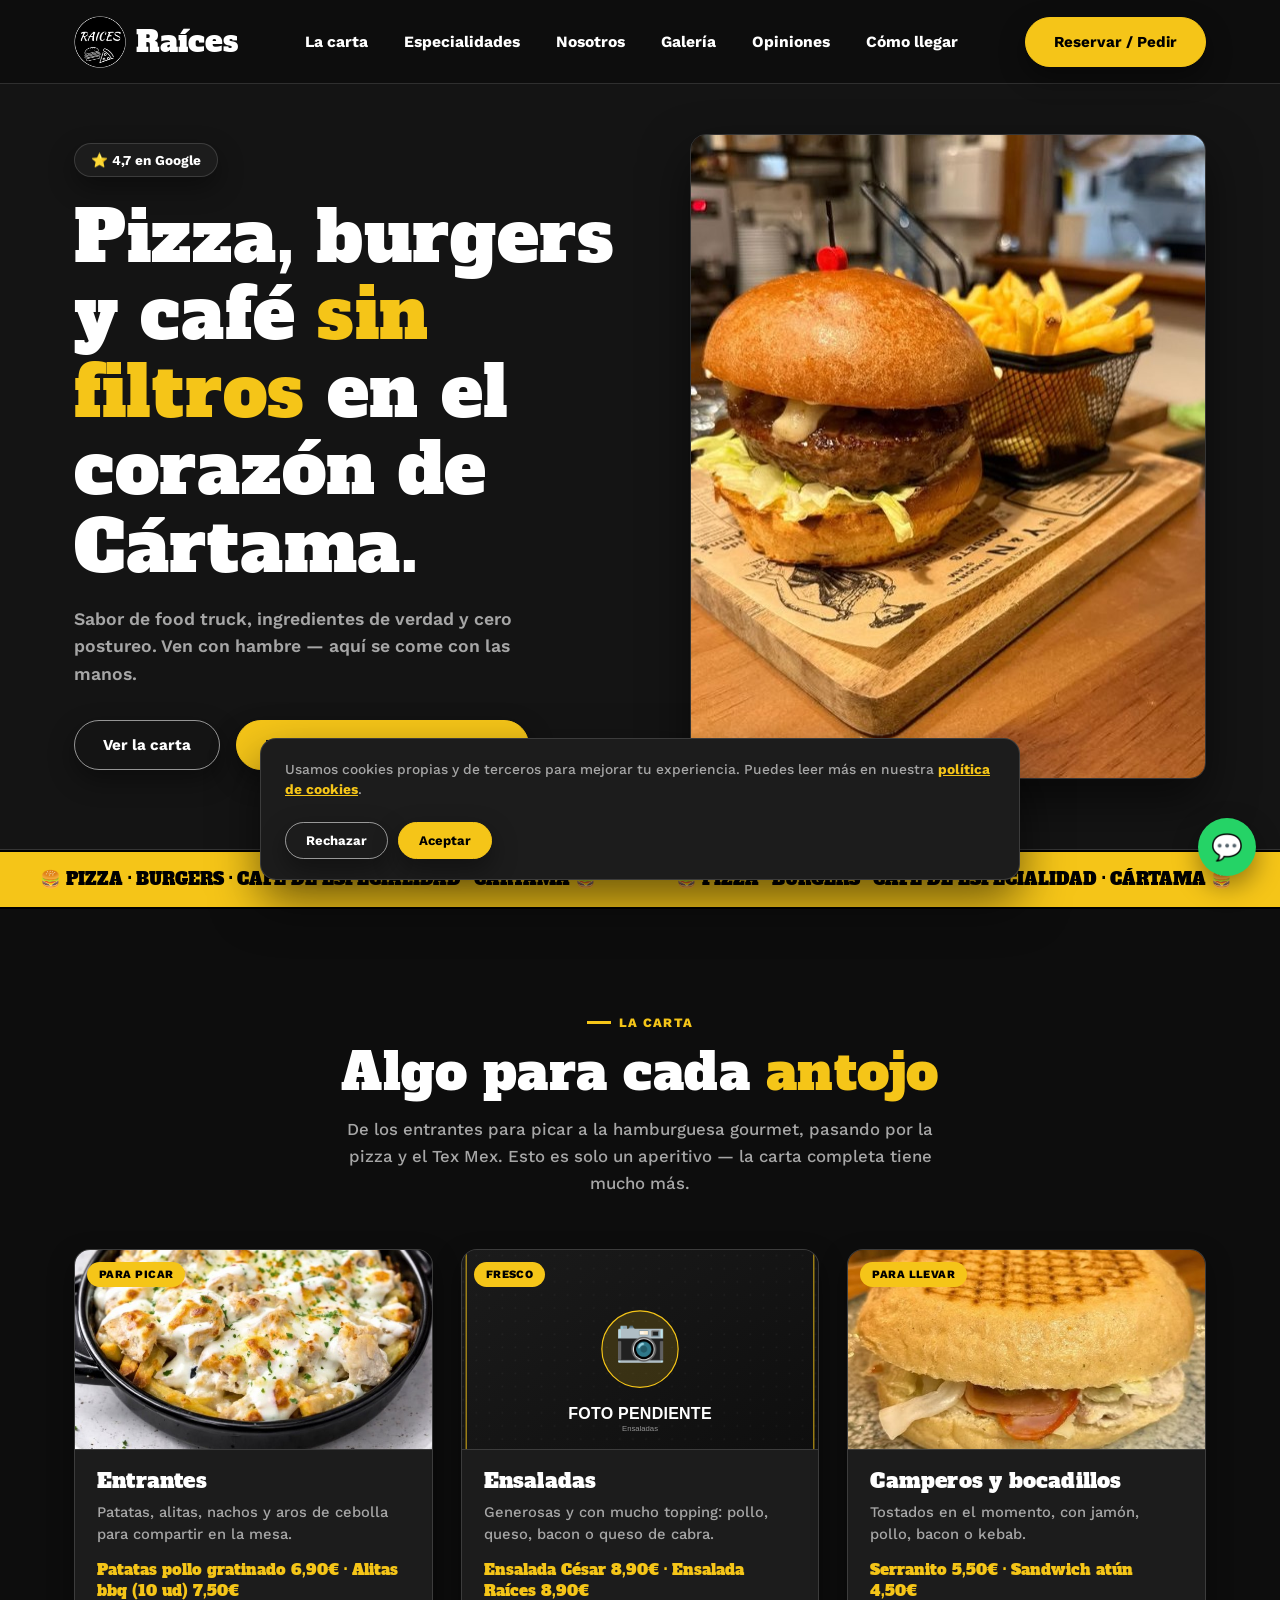
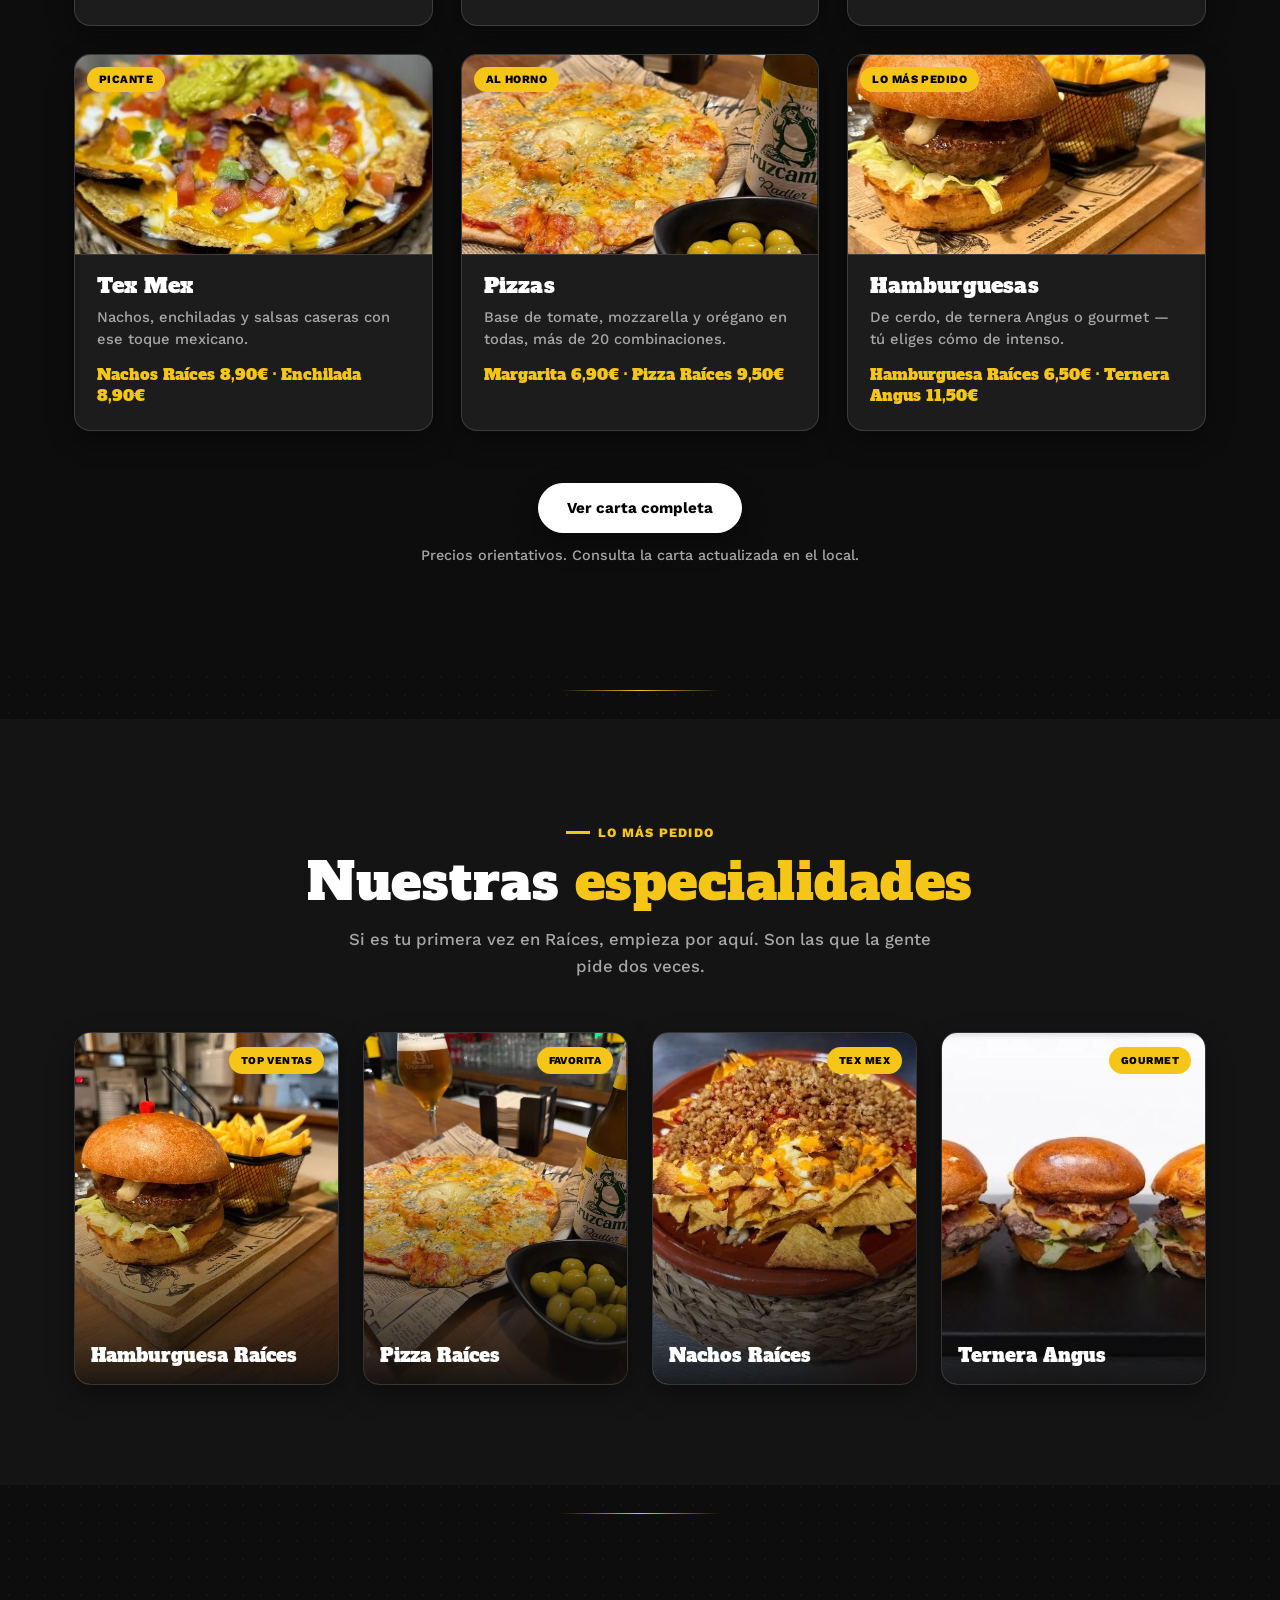
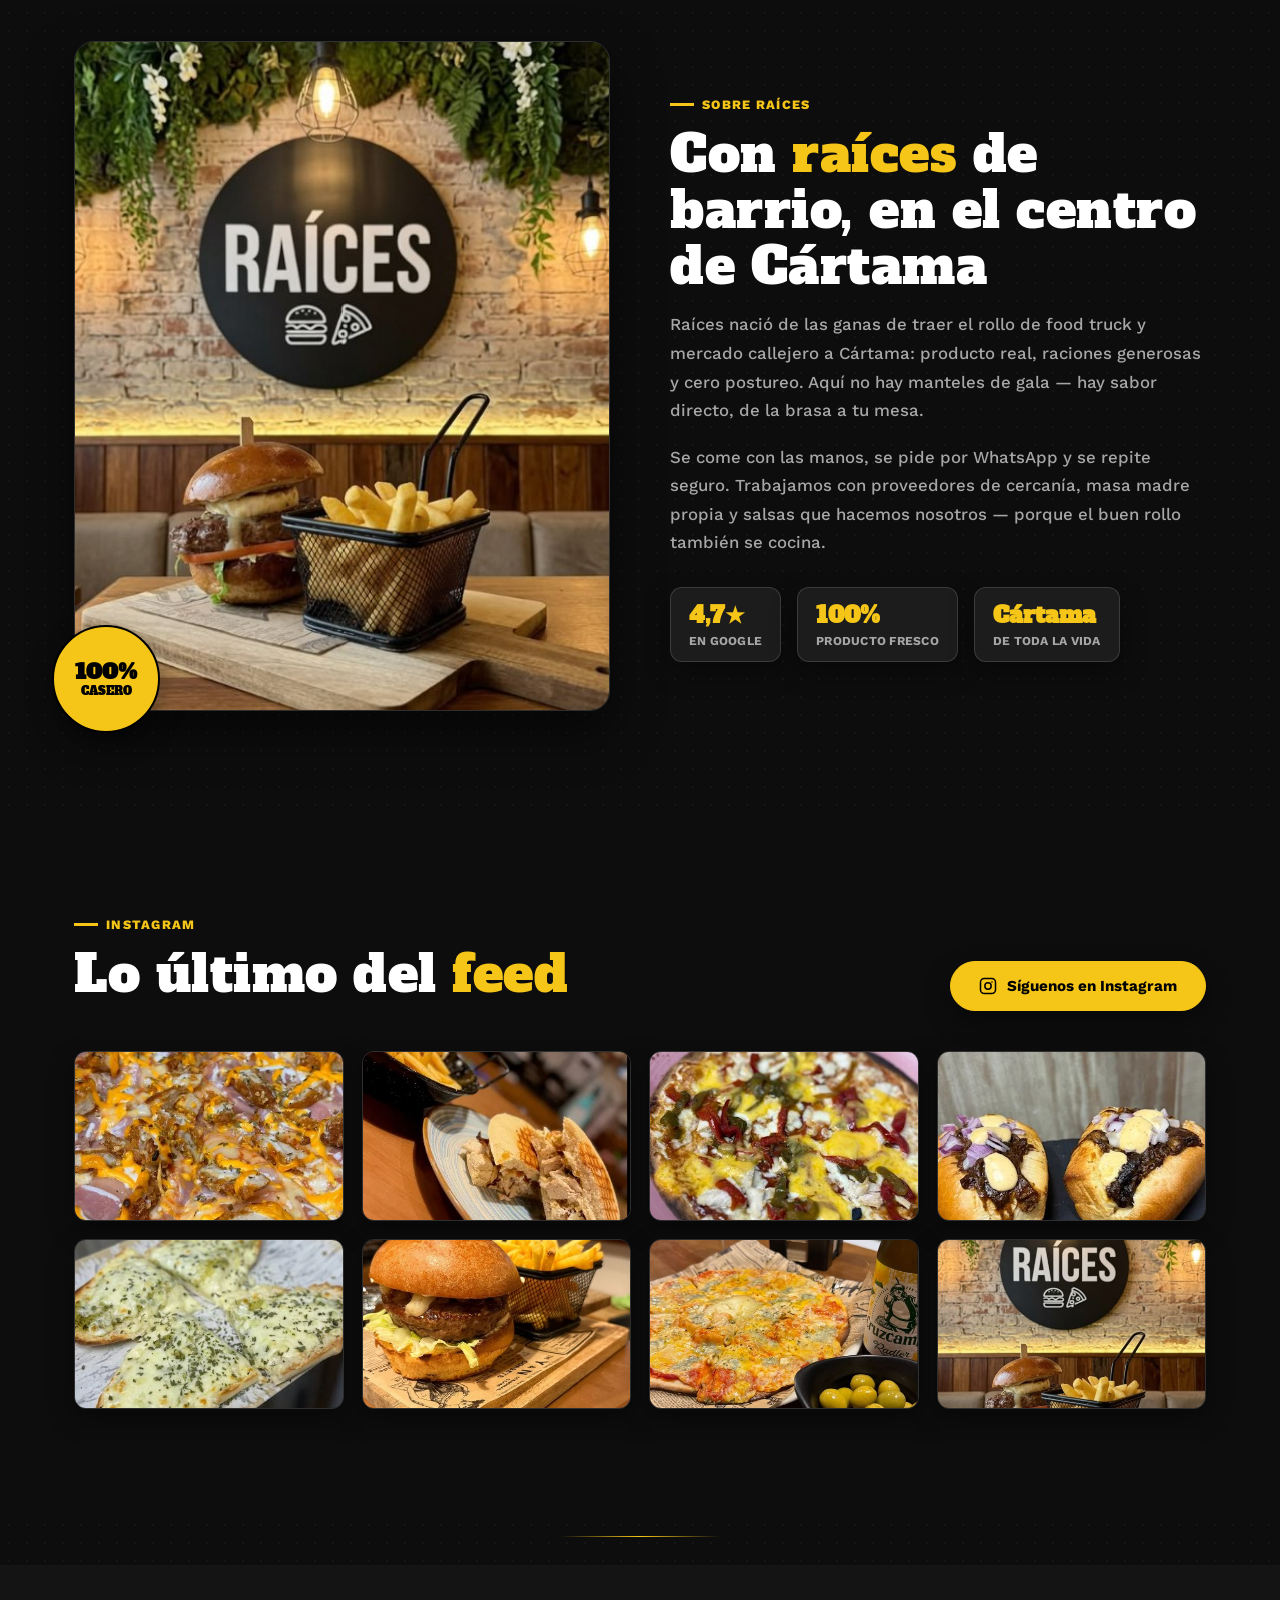
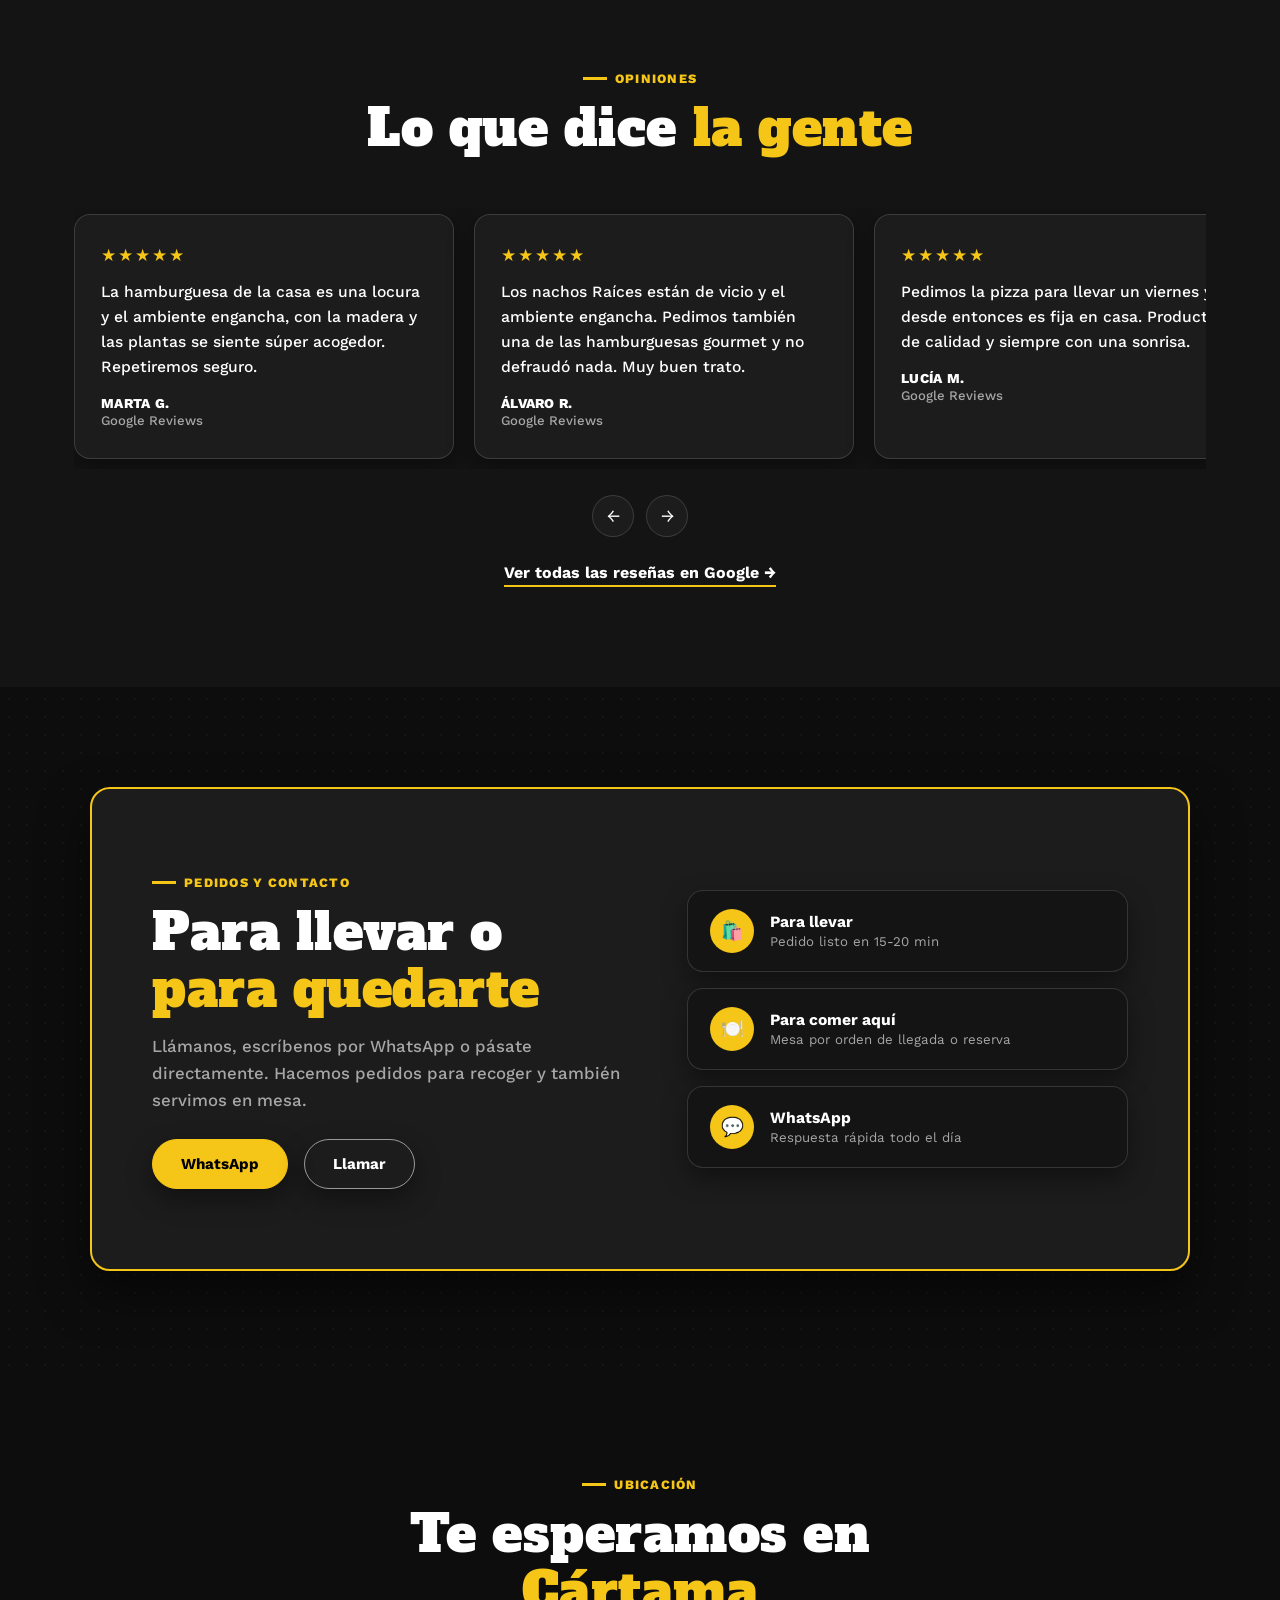
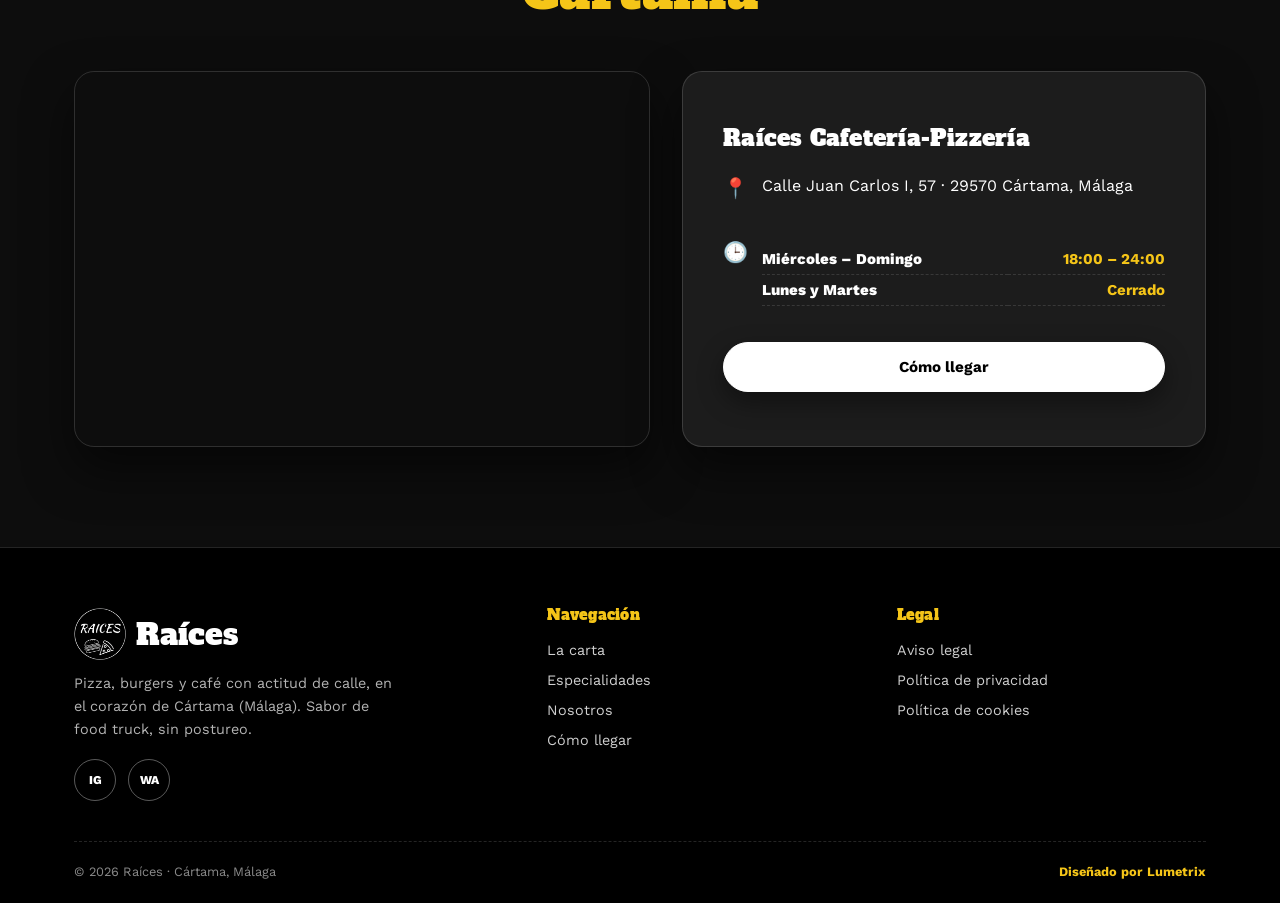
==== commit 0af1ff78: "Agrandar el menú de navegación de escritorio Aumenta el tamaño de letra y el padding de los enlaces " ====
--- a/index.html
+++ b/index.html
@@ -81,7 +81,7 @@
       <a href="#ubicacion">Cómo llegar</a>
     </nav>
     <div class="nav-cta desktop-only">
-      <a href="https://wa.me/34600000000?text=Hola%20Ra%C3%ADces%2C%20quiero%20hacer%20una%20reserva" class="btn btn-primary btn-sm">Reservar / Pedir</a>
+      <a href="https://wa.me/34600000000?text=Hola%20Ra%C3%ADces%2C%20quiero%20hacer%20una%20reserva" class="btn btn-primary">Reservar / Pedir</a>
     </div>
     <button class="nav-toggle" id="navToggle" aria-label="Abrir menú">
       <span></span><span></span><span></span>
--- a/css/style.css
+++ b/css/style.css
@@ -217,9 +217,9 @@
 
 .nav-links a {
   font-weight: 700;
-  font-size: 0.85rem;
+  font-size: 0.98rem;
   color: var(--ink);
-  padding: 9px 14px;
+  padding: 10px 16px;
   border-radius: 999px;
   transition: color 0.2s ease;
 }
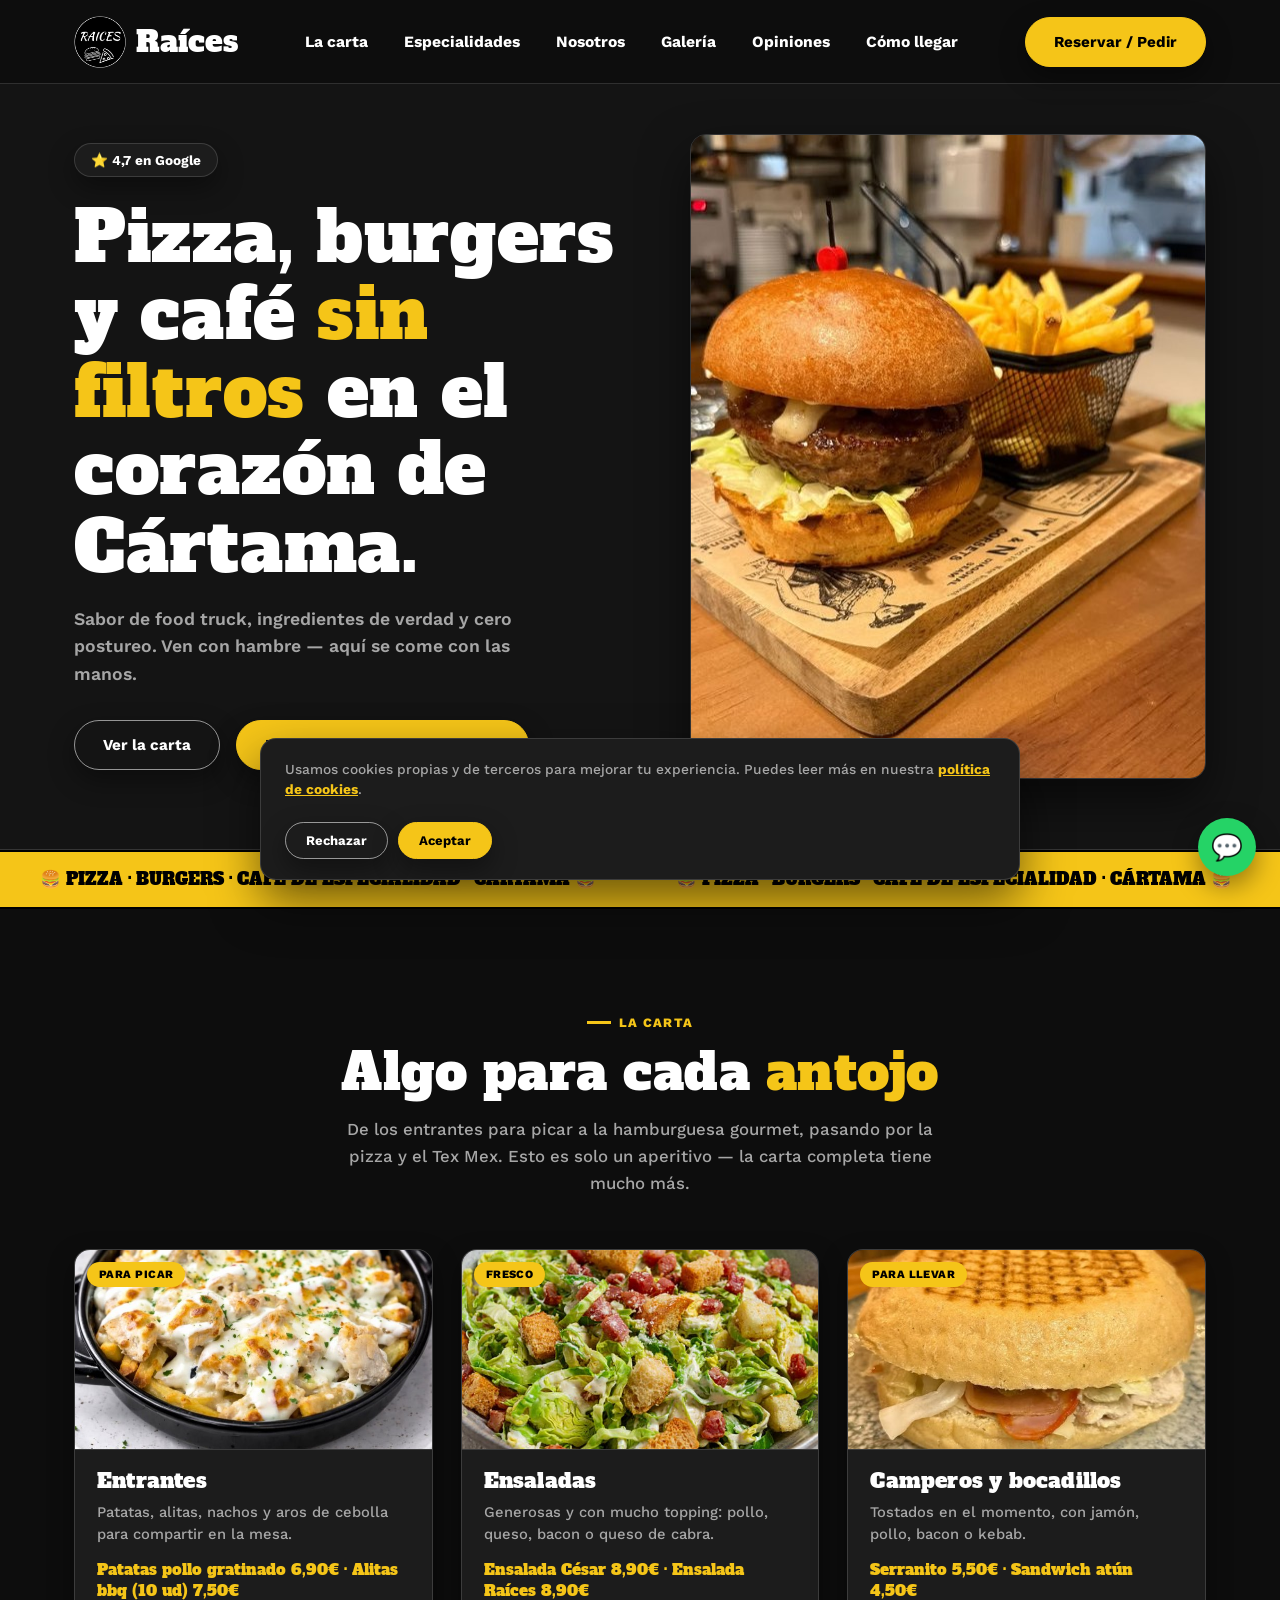
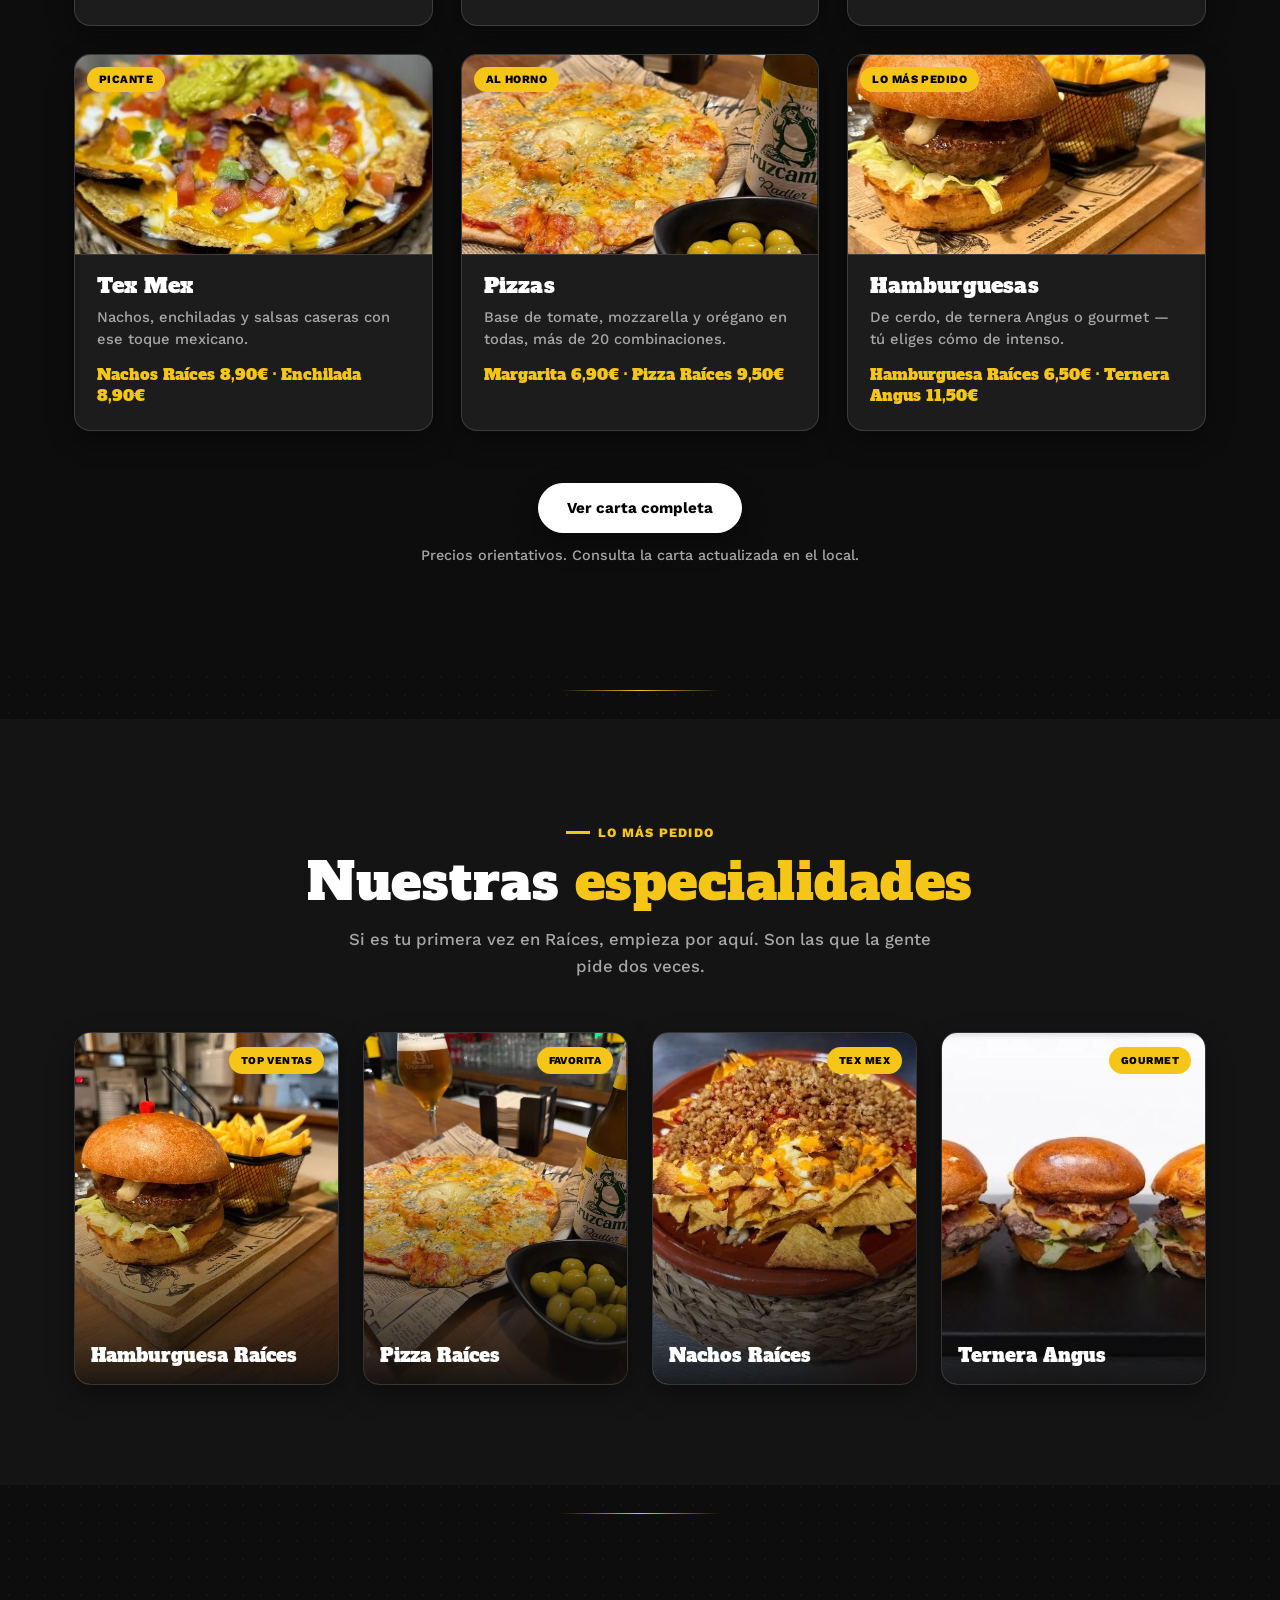
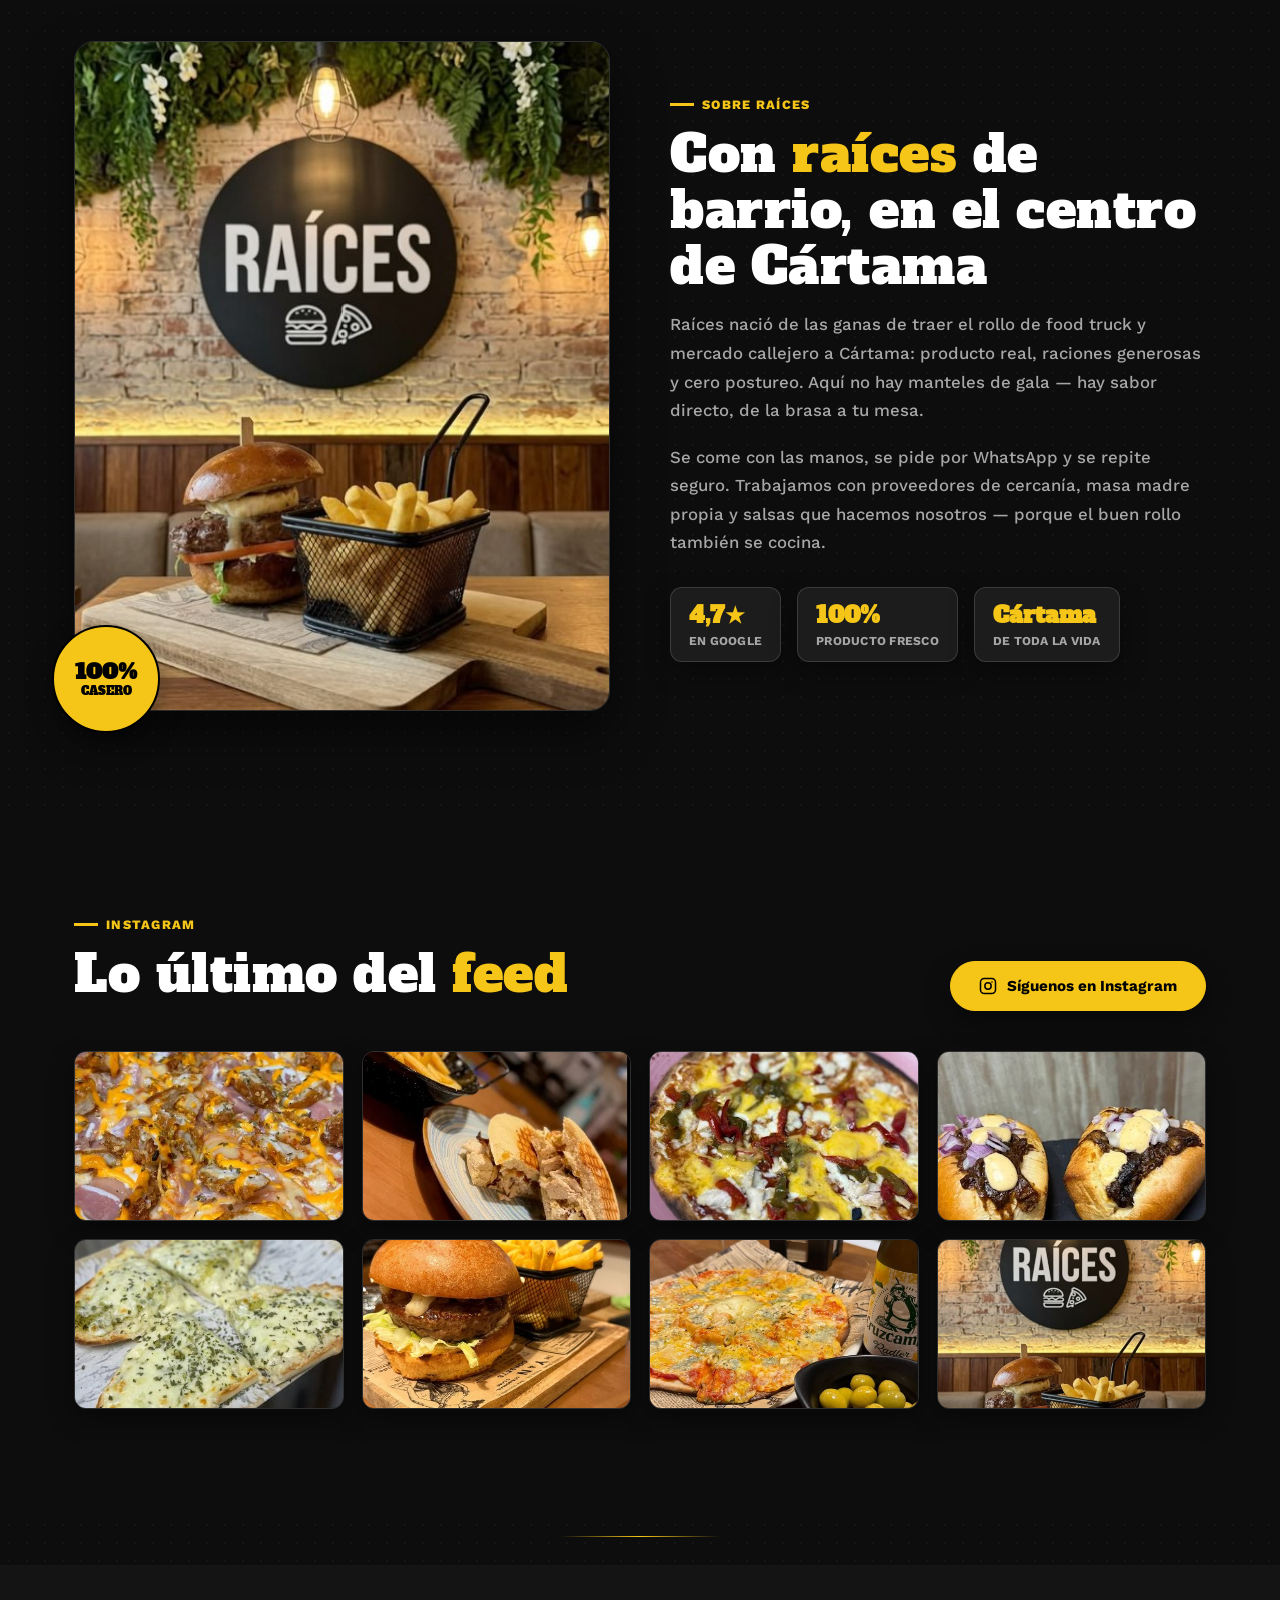
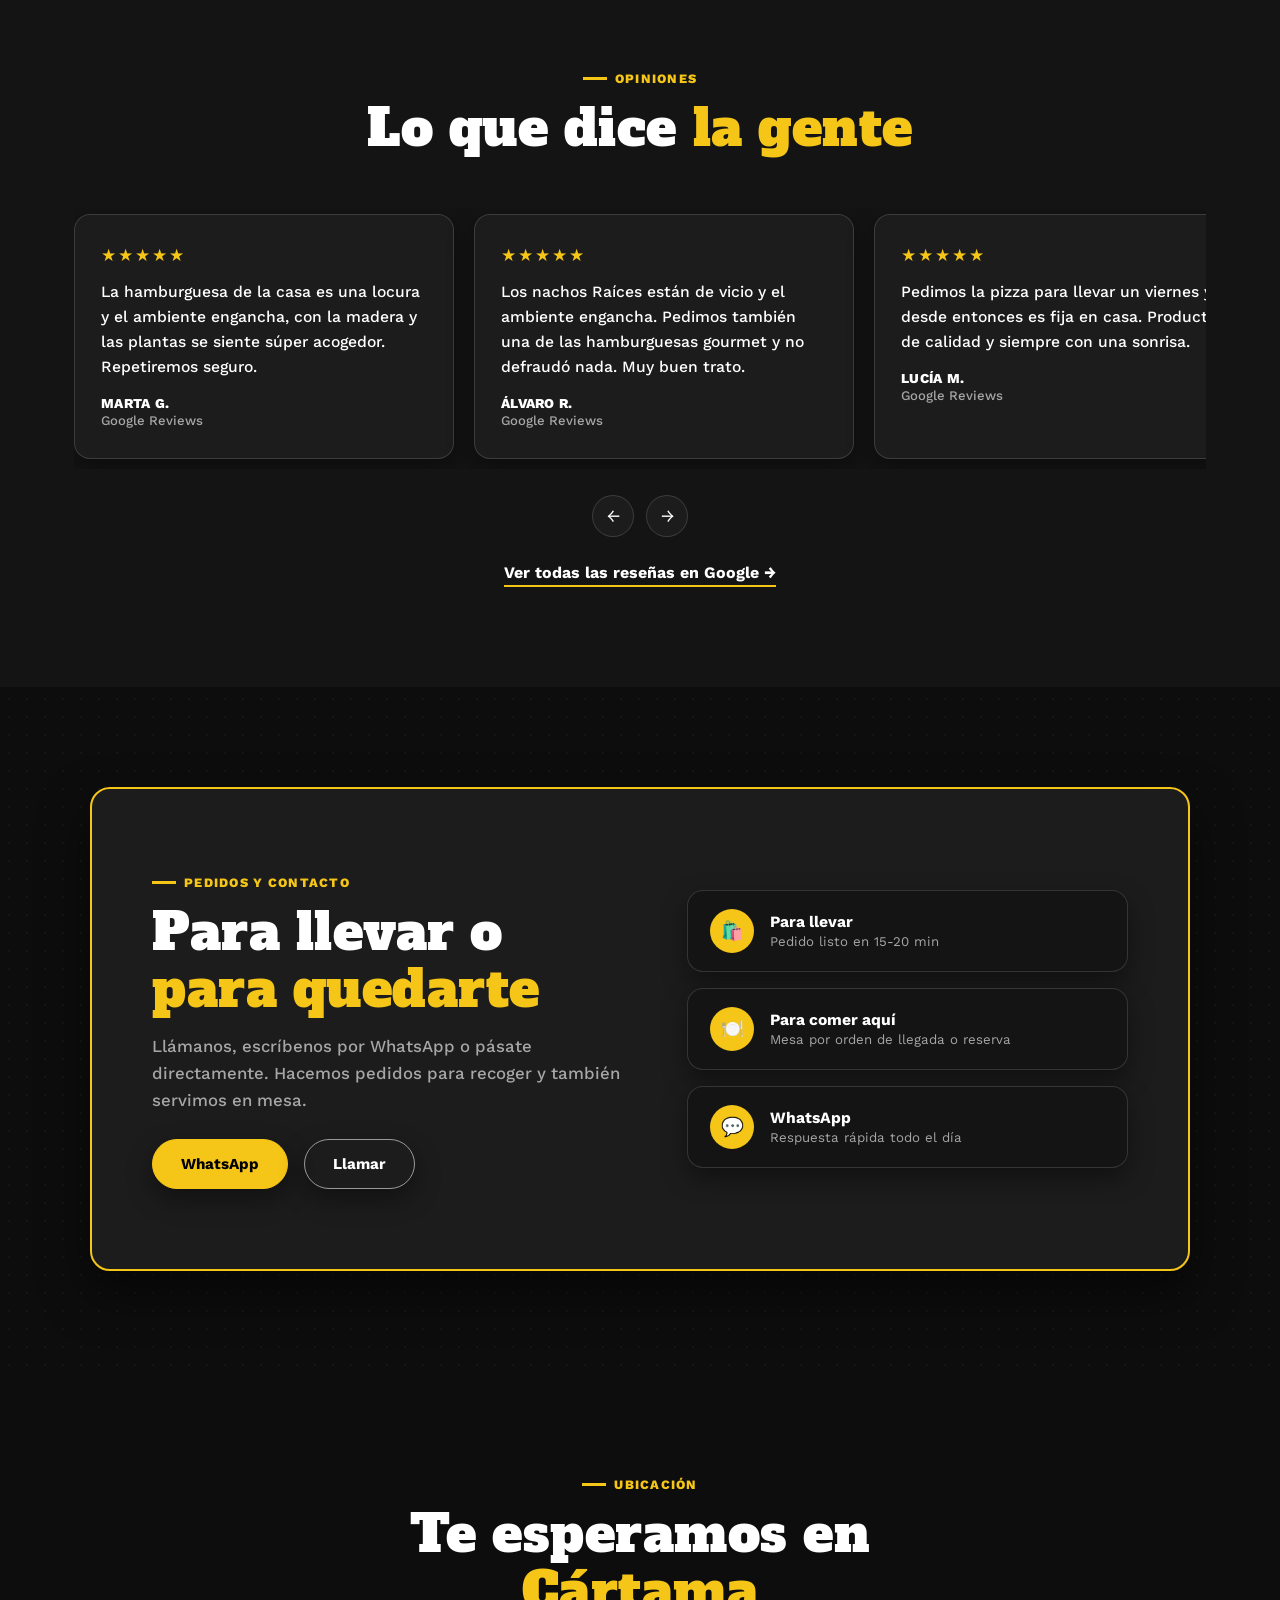
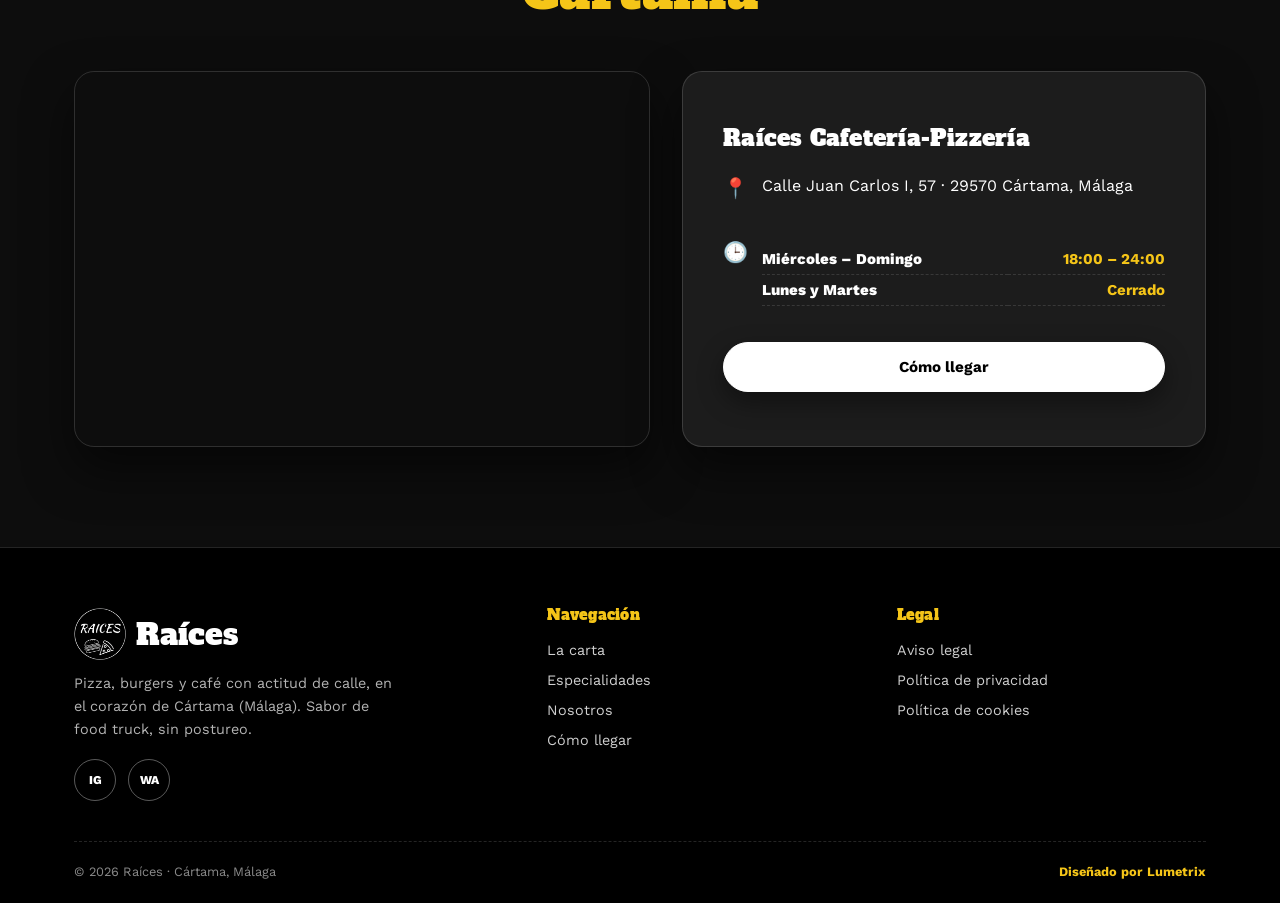
==== commit cae1b79c: "Añadir la foto de ensalada elegida por el cliente Sustituye el placeholder de "Ensaladas" en La cart" ====
--- a/index.html
+++ b/index.html
@@ -138,8 +138,7 @@
       <article class="menu-card">
         <div class="menu-card-img">
           <span class="menu-card-tag">Fresco</span>
-          <!-- PLACEHOLDER: foto de ensaladas -->
-          <img src="img/menu-ensaladas.svg" alt="Ensaladas de Raíces" loading="lazy">
+          <img src="img/raices-ensalada-cesar.jpg" alt="Ensalada César en Raíces" loading="lazy">
         </div>
         <div class="menu-card-body">
           <h3>Ensaladas</h3>
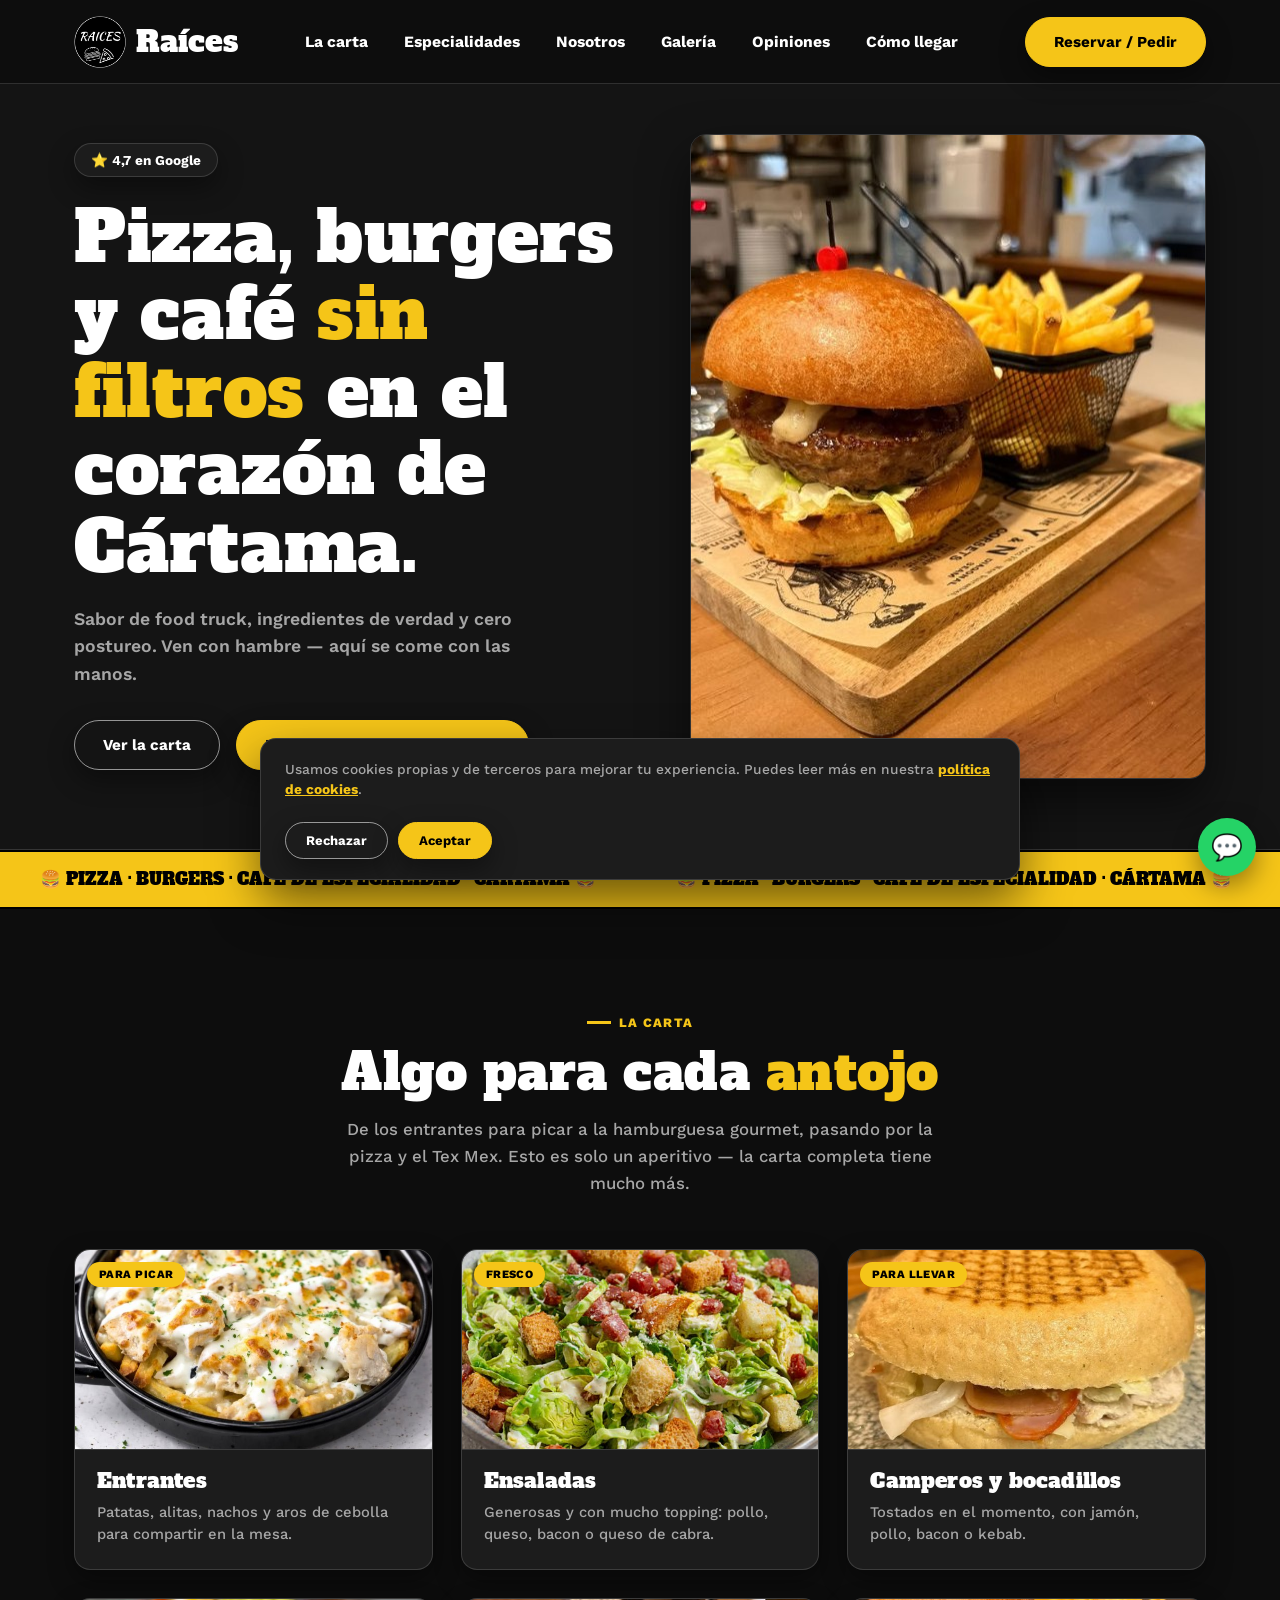
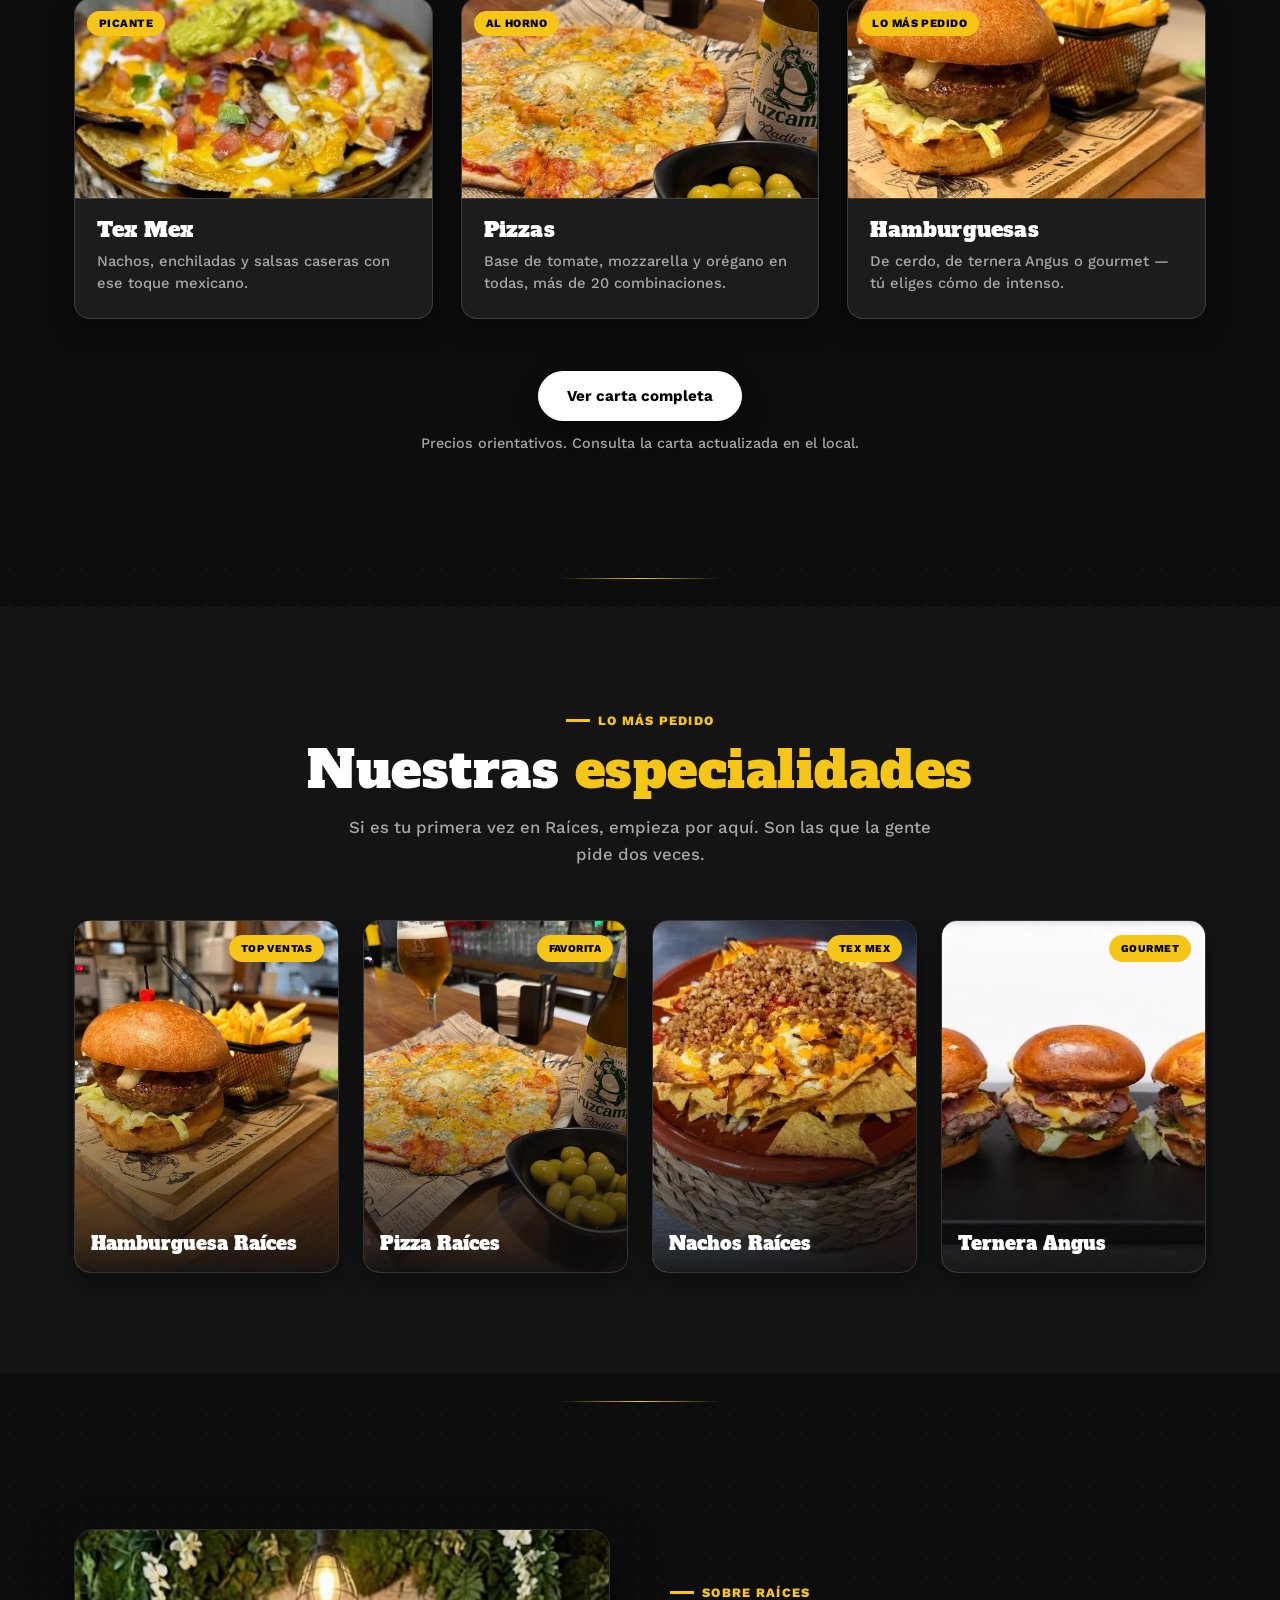
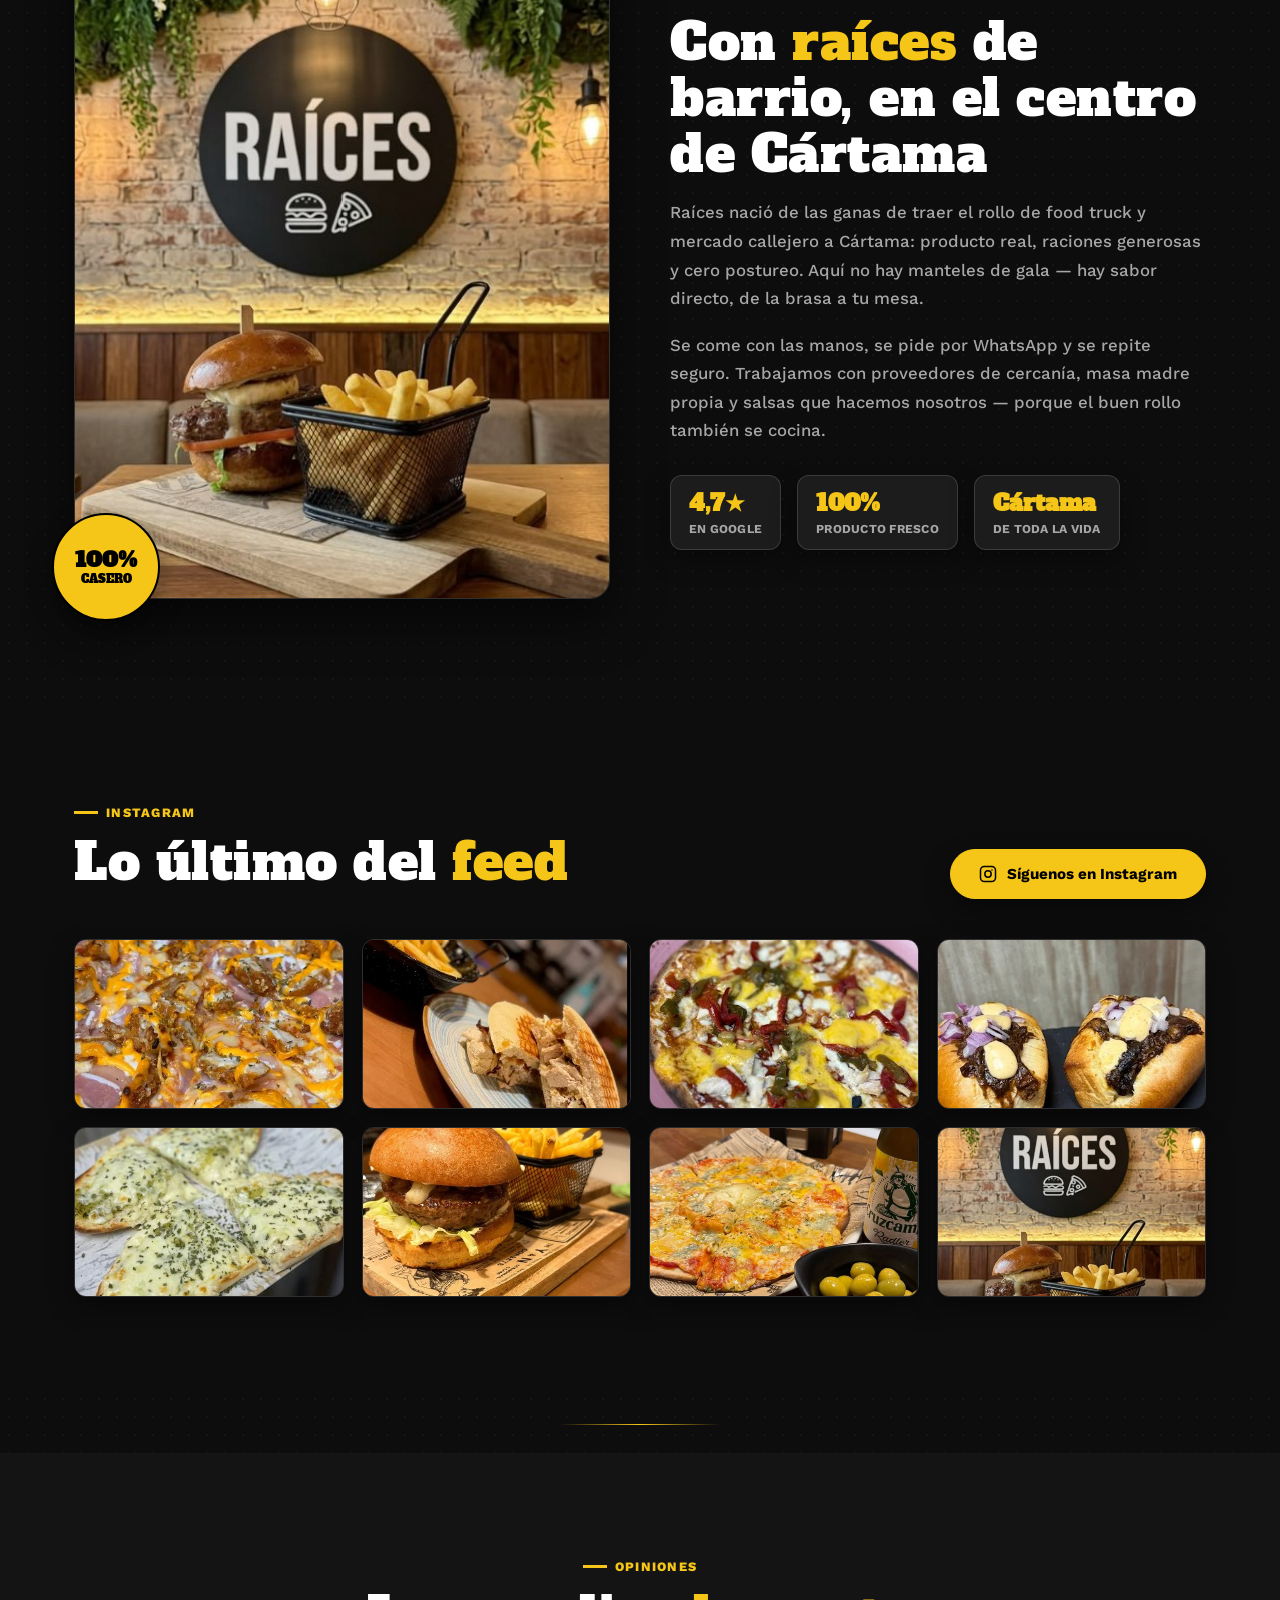
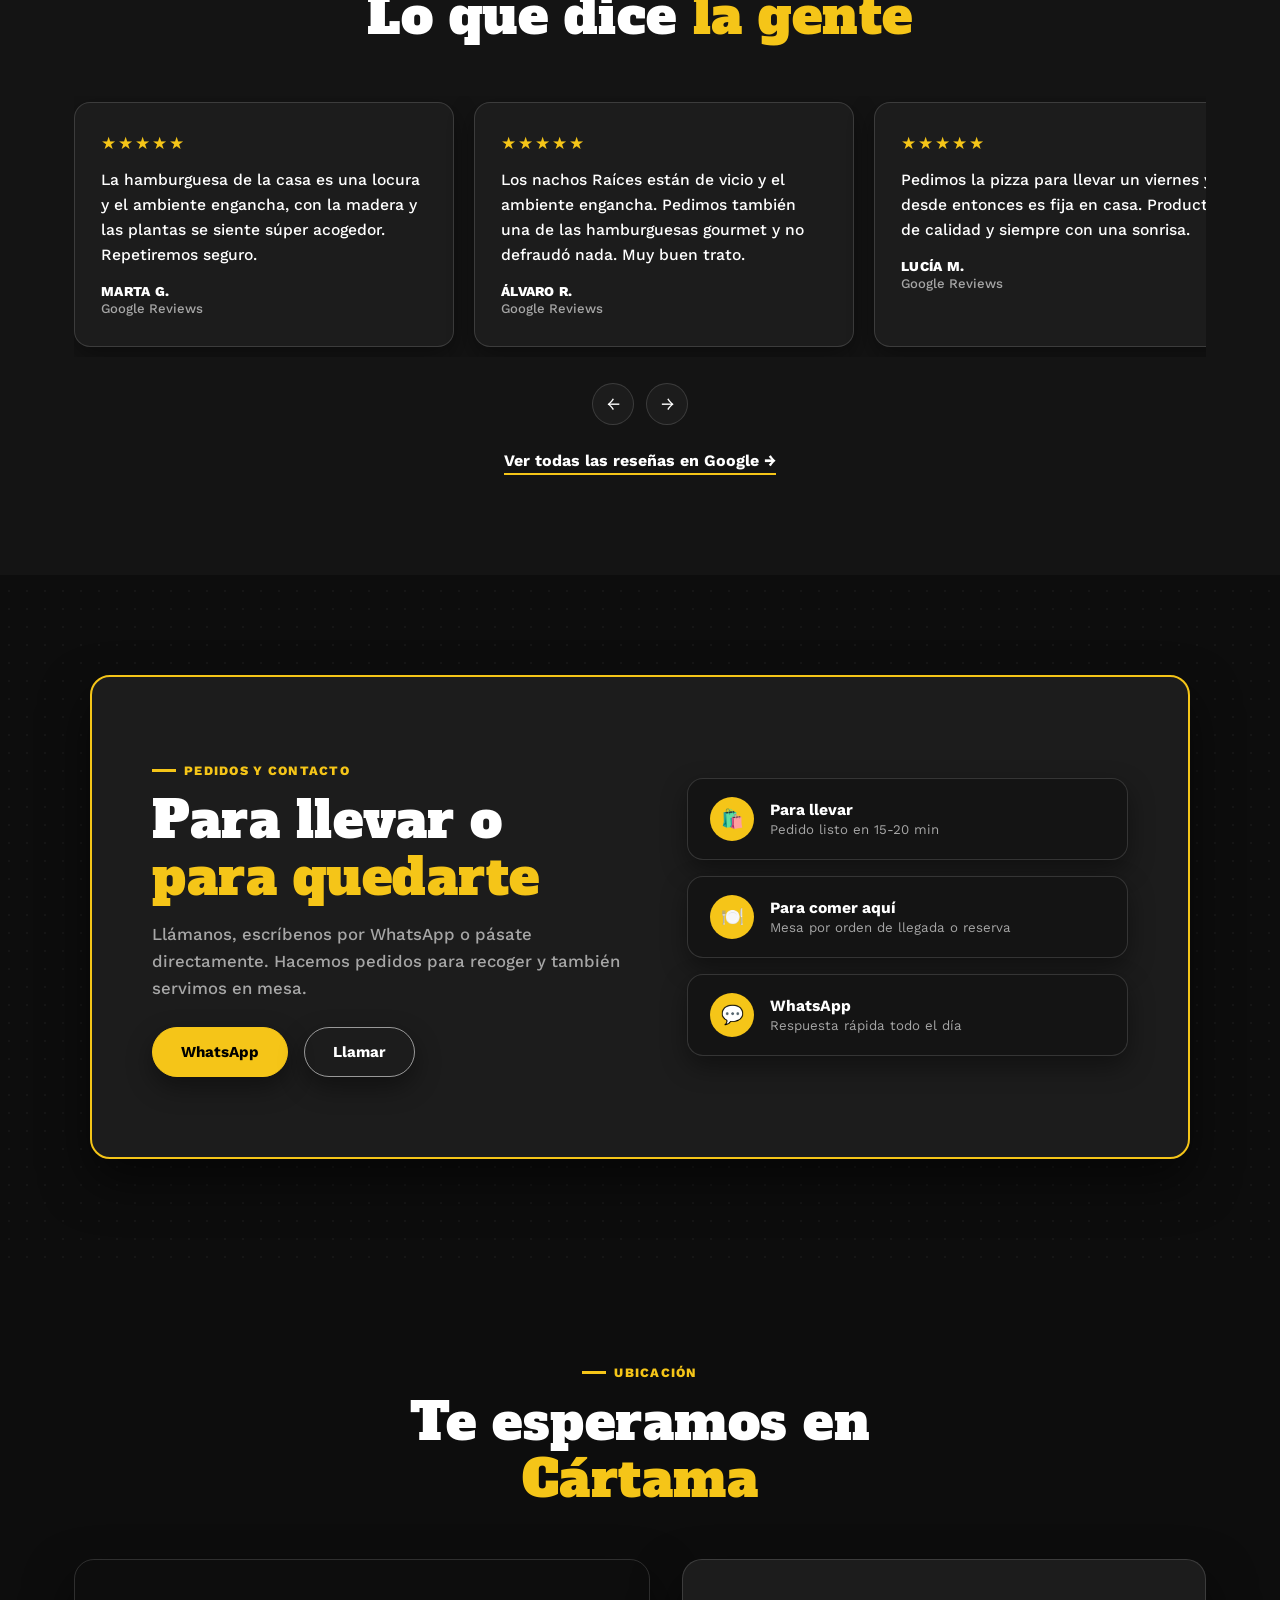
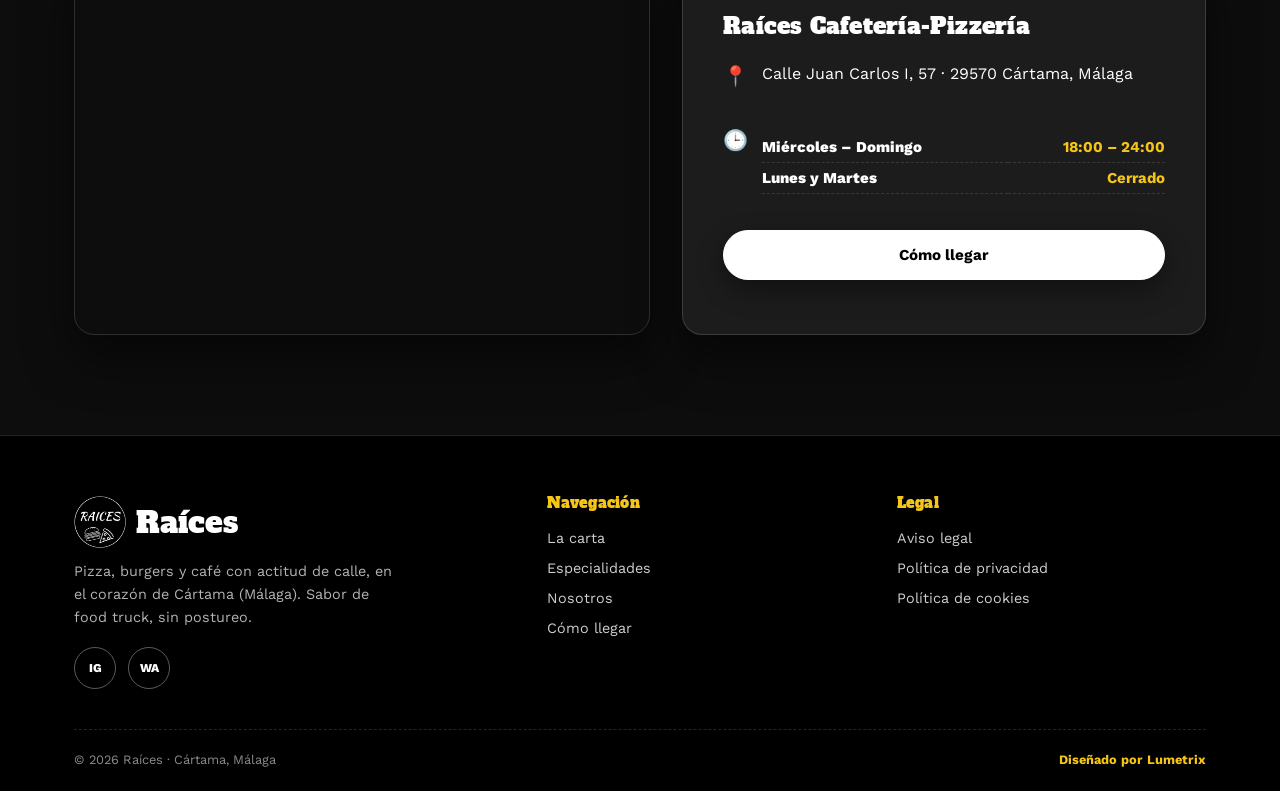
==== commit 9a0b5a9e: "Quitar los precios de las tarjetas de La Carta Las 6 tarjetas de categoría muestran ahora solo el tí" ====
--- a/index.html
+++ b/index.html
@@ -130,9 +130,7 @@
         </div>
         <div class="menu-card-body">
           <h3>Entrantes</h3>
-          <p>Patatas, alitas, nachos y aros de cebolla para compartir en la mesa.</p>
-          <div class="menu-card-price">Patatas pollo gratinado 6,90€ · Alitas bbq (10 ud) 7,50€</div>
-        </div>
+          <p>Patatas, alitas, nachos y aros de cebolla para compartir en la mesa.</p>        </div>
       </article>
 
       <article class="menu-card">
@@ -142,9 +140,7 @@
         </div>
         <div class="menu-card-body">
           <h3>Ensaladas</h3>
-          <p>Generosas y con mucho topping: pollo, queso, bacon o queso de cabra.</p>
-          <div class="menu-card-price">Ensalada César 8,90€ · Ensalada Raíces 8,90€</div>
-        </div>
+          <p>Generosas y con mucho topping: pollo, queso, bacon o queso de cabra.</p>        </div>
       </article>
 
       <article class="menu-card">
@@ -154,9 +150,7 @@
         </div>
         <div class="menu-card-body">
           <h3>Camperos y bocadillos</h3>
-          <p>Tostados en el momento, con jamón, pollo, bacon o kebab.</p>
-          <div class="menu-card-price">Serranito 5,50€ · Sandwich atún 4,50€</div>
-        </div>
+          <p>Tostados en el momento, con jamón, pollo, bacon o kebab.</p>        </div>
       </article>
 
       <article class="menu-card">
@@ -167,9 +161,7 @@
         </div>
         <div class="menu-card-body">
           <h3>Tex Mex</h3>
-          <p>Nachos, enchiladas y salsas caseras con ese toque mexicano.</p>
-          <div class="menu-card-price">Nachos Raíces 8,90€ · Enchilada 8,90€</div>
-        </div>
+          <p>Nachos, enchiladas y salsas caseras con ese toque mexicano.</p>        </div>
       </article>
 
       <article class="menu-card">
@@ -179,9 +171,7 @@
         </div>
         <div class="menu-card-body">
           <h3>Pizzas</h3>
-          <p>Base de tomate, mozzarella y orégano en todas, más de 20 combinaciones.</p>
-          <div class="menu-card-price">Margarita 6,90€ · Pizza Raíces 9,50€</div>
-        </div>
+          <p>Base de tomate, mozzarella y orégano en todas, más de 20 combinaciones.</p>        </div>
       </article>
 
       <article class="menu-card">
@@ -191,9 +181,7 @@
         </div>
         <div class="menu-card-body">
           <h3>Hamburguesas</h3>
-          <p>De cerdo, de ternera Angus o gourmet — tú eliges cómo de intenso.</p>
-          <div class="menu-card-price">Hamburguesa Raíces 6,50€ · Ternera Angus 11,50€</div>
-        </div>
+          <p>De cerdo, de ternera Angus o gourmet — tú eliges cómo de intenso.</p>        </div>
       </article>
     </div>
 
--- a/css/style.css
+++ b/css/style.css
@@ -448,14 +448,7 @@
 
 .menu-card-body { padding: 20px 22px 24px; }
 .menu-card-body h3 { font-size: 1.3rem; margin-bottom: 8px; }
-.menu-card-body p { color: var(--ink-soft); font-size: 0.92rem; font-weight: 500; line-height: 1.5; margin-bottom: 14px; }
-
-.menu-card-price {
-  display: inline-block;
-  font-family: var(--font-display);
-  color: var(--yellow);
-  font-size: 0.95rem;
-}
+.menu-card-body p { color: var(--ink-soft); font-size: 0.92rem; font-weight: 500; line-height: 1.5; }
 
 .menu-cta { text-align: center; margin-top: 52px; }
 .menu-cta p { color: var(--ink-soft); margin-top: 14px; font-size: 0.9rem; font-weight: 500; }
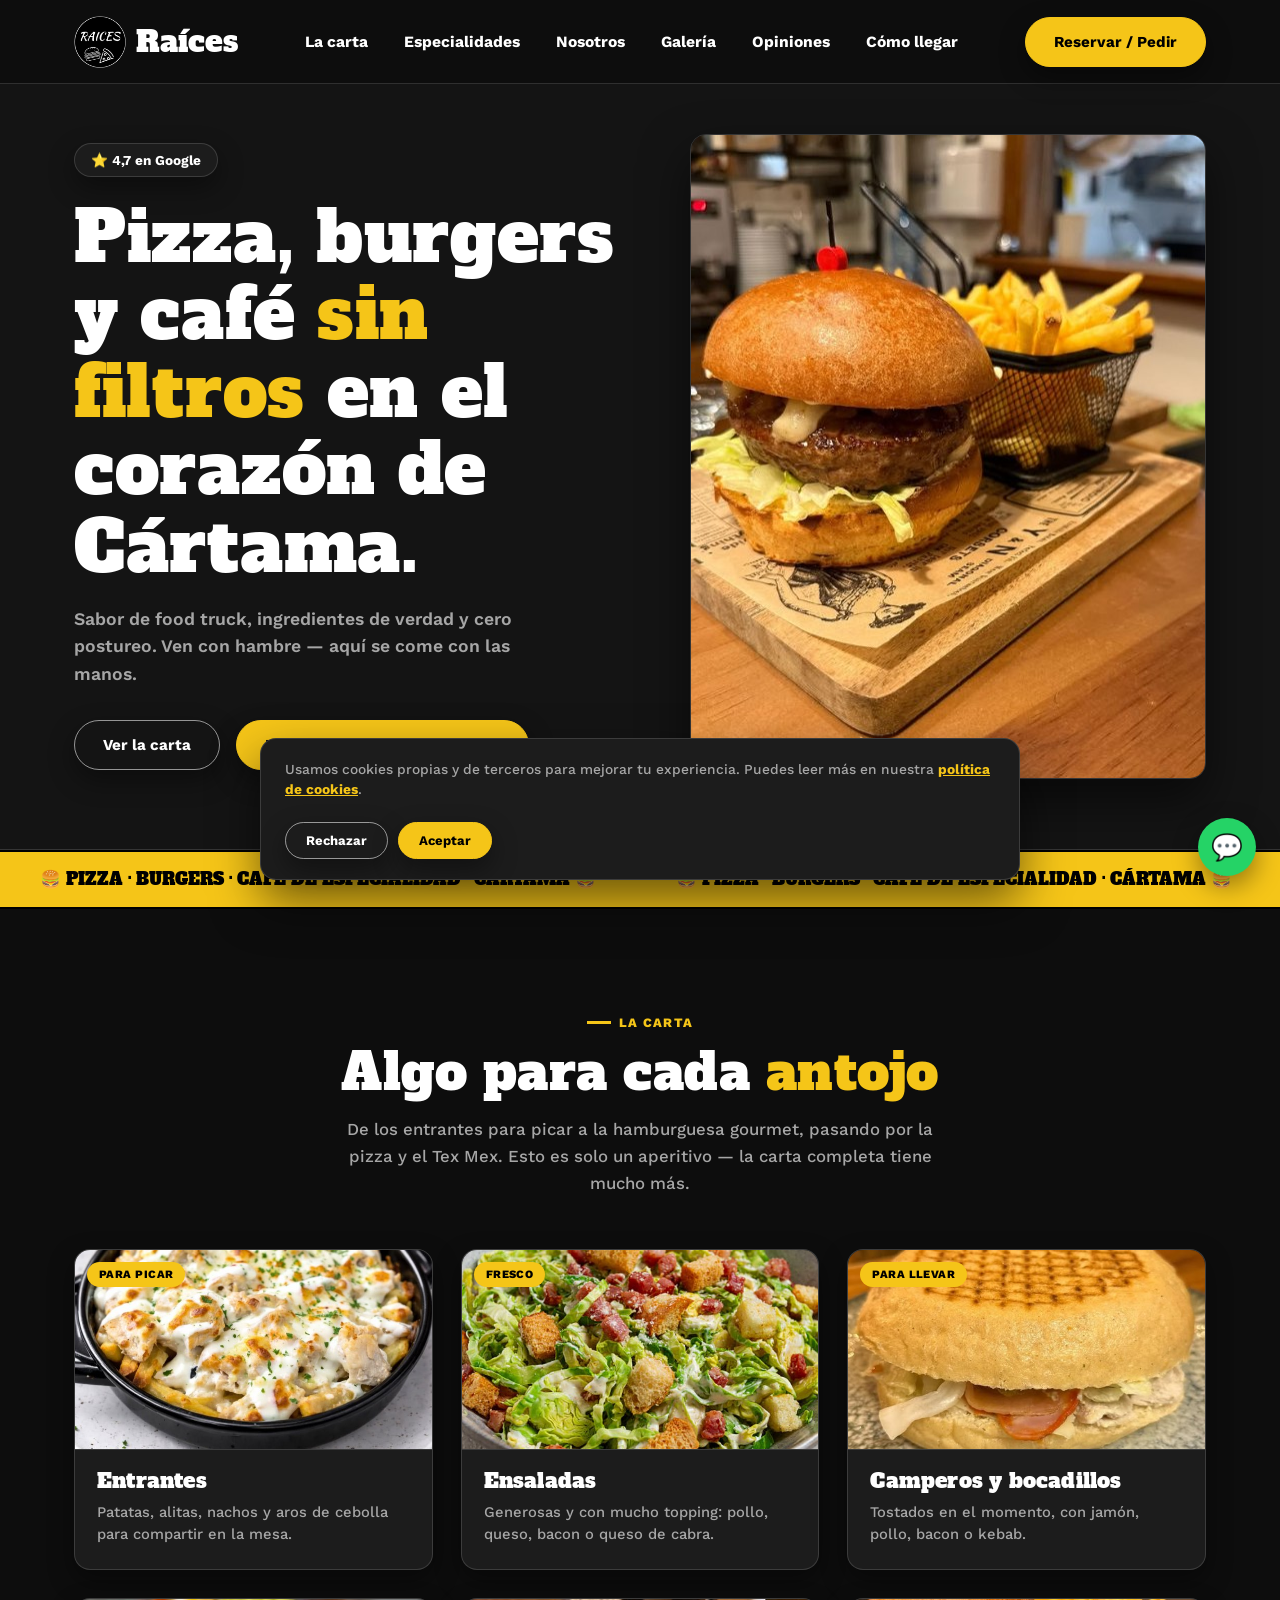
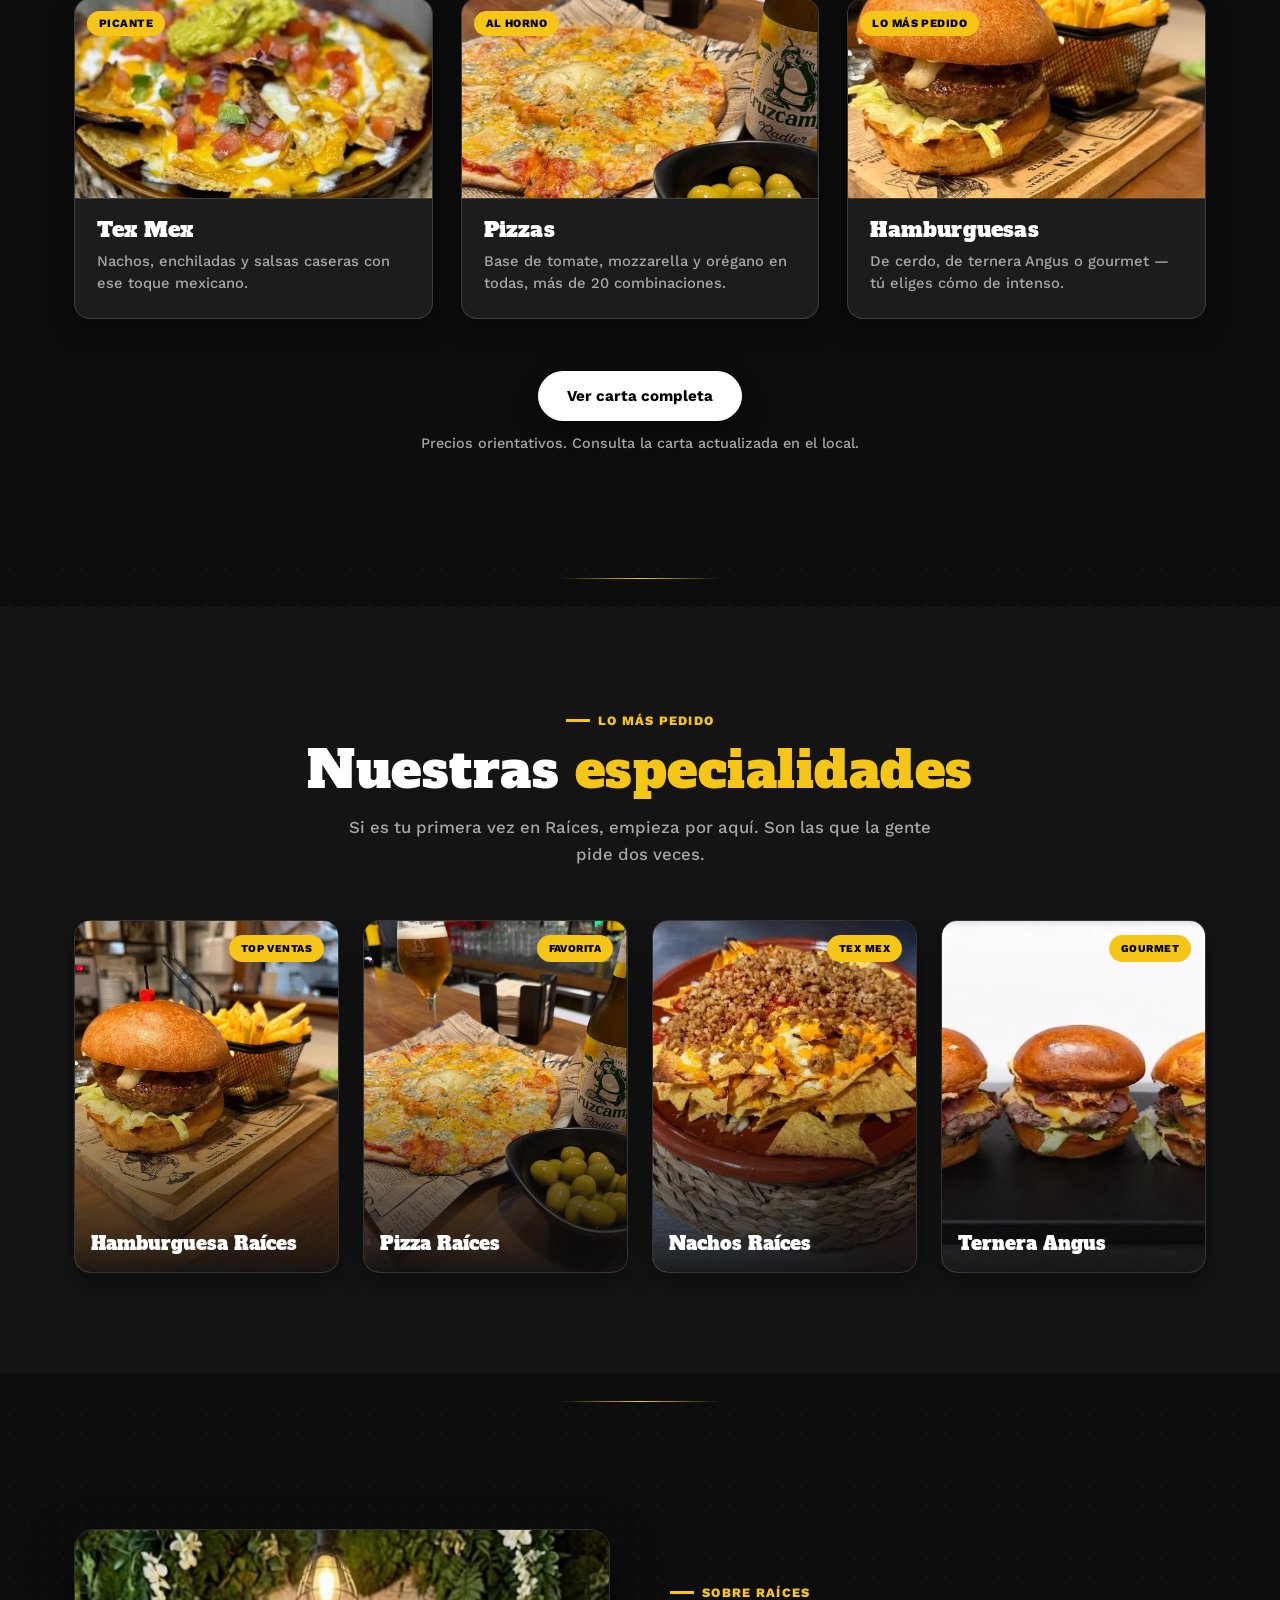
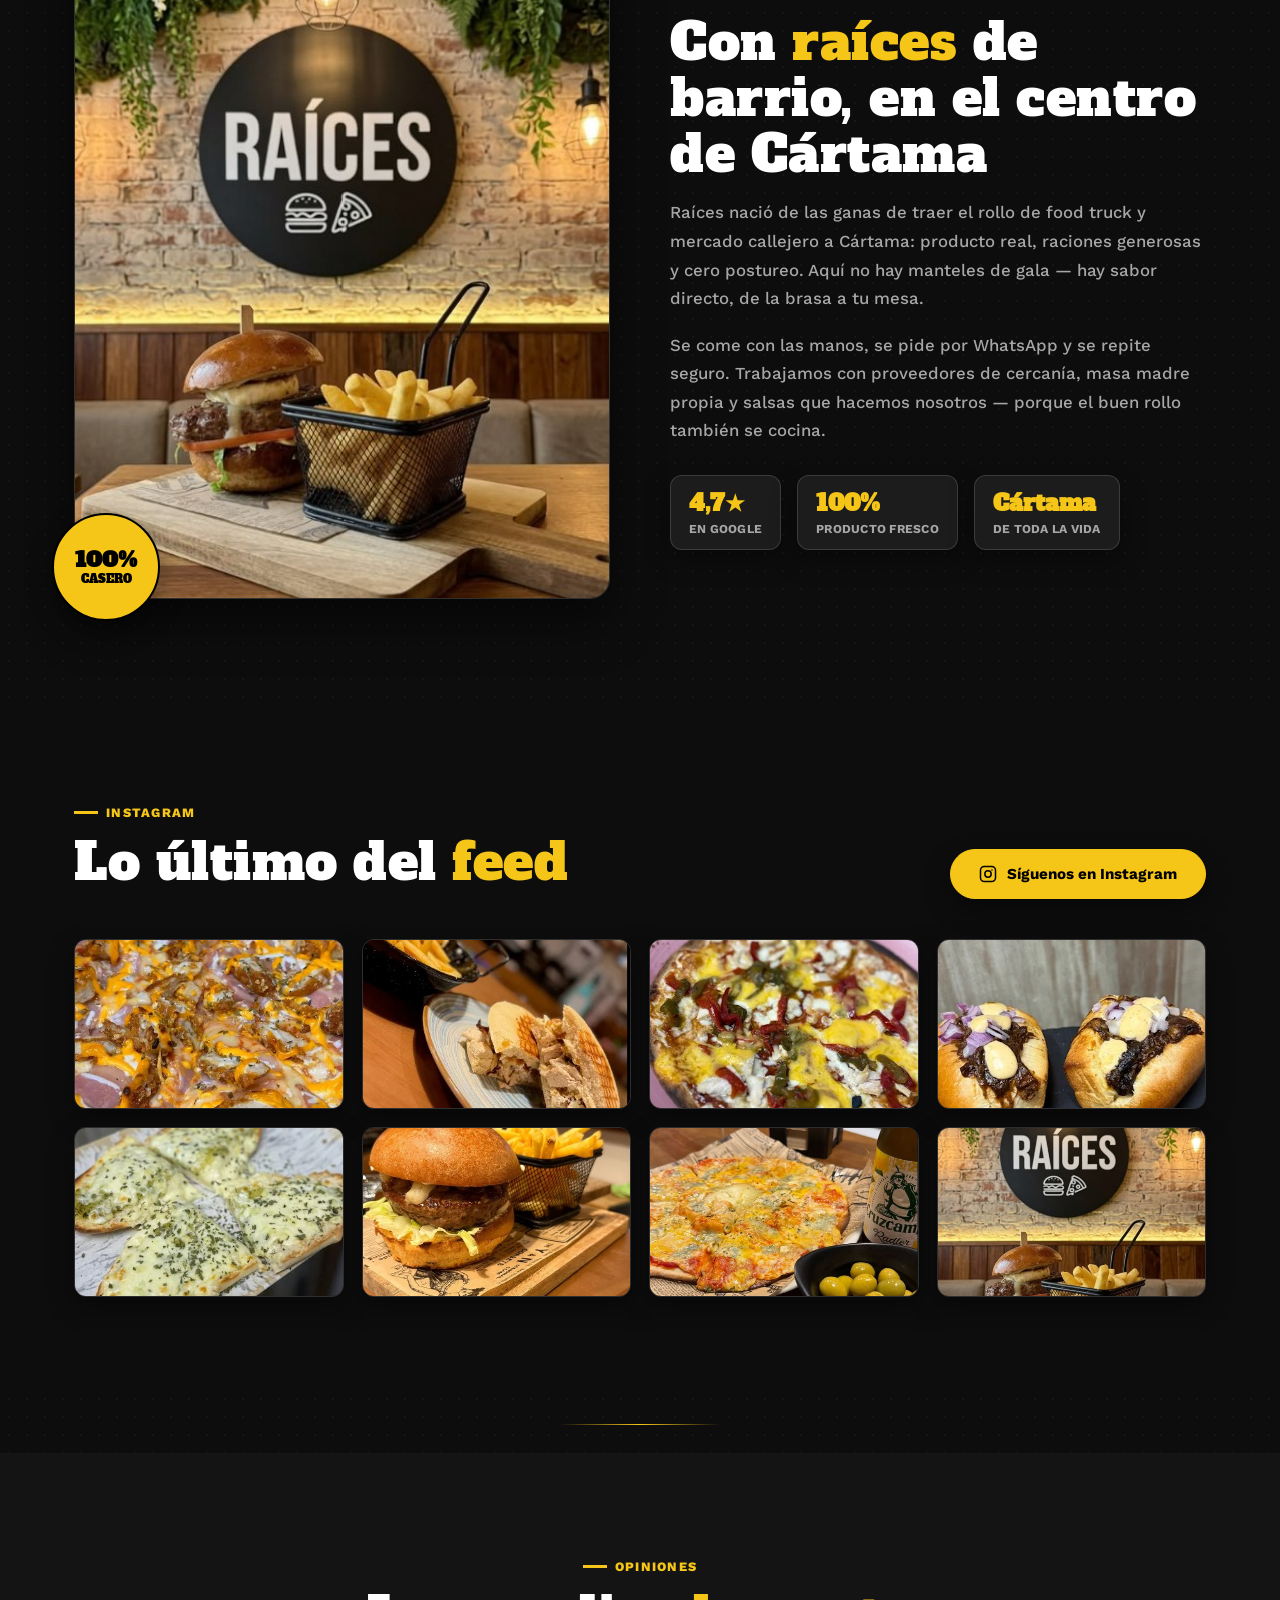
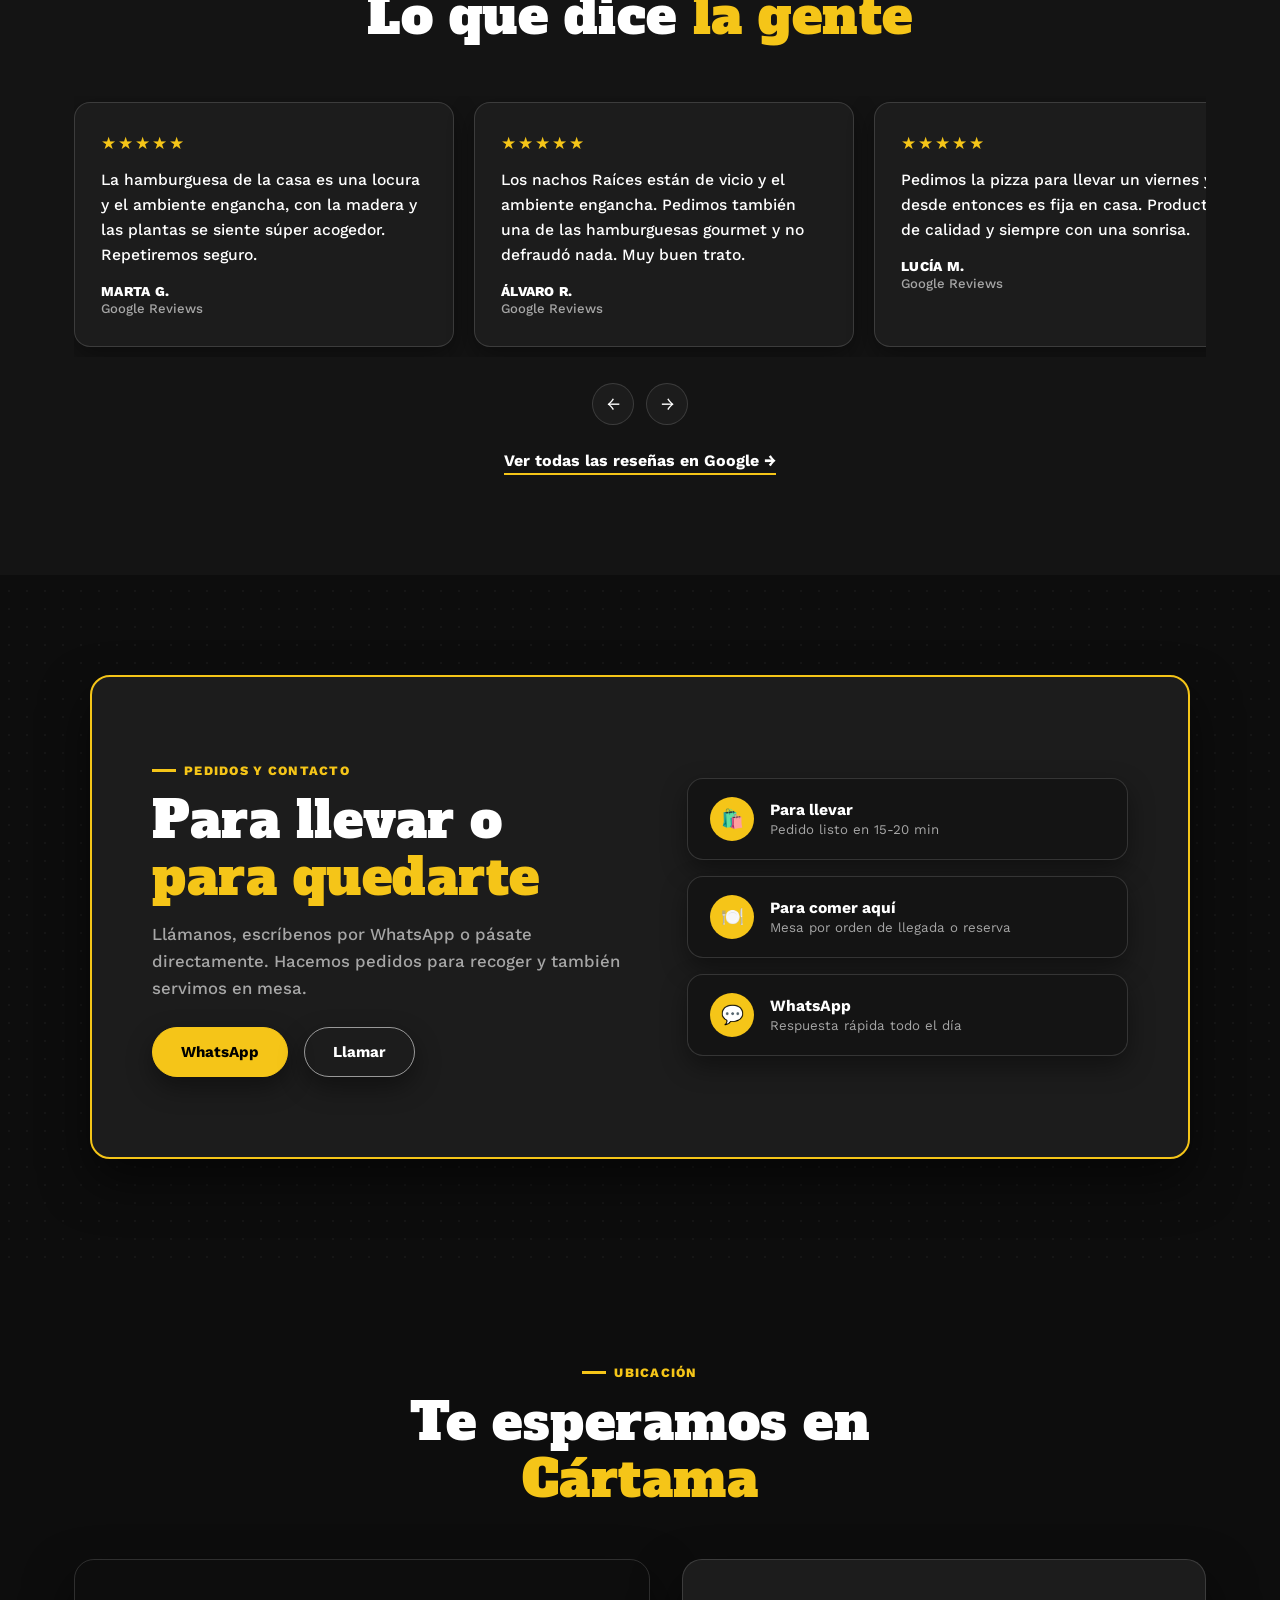
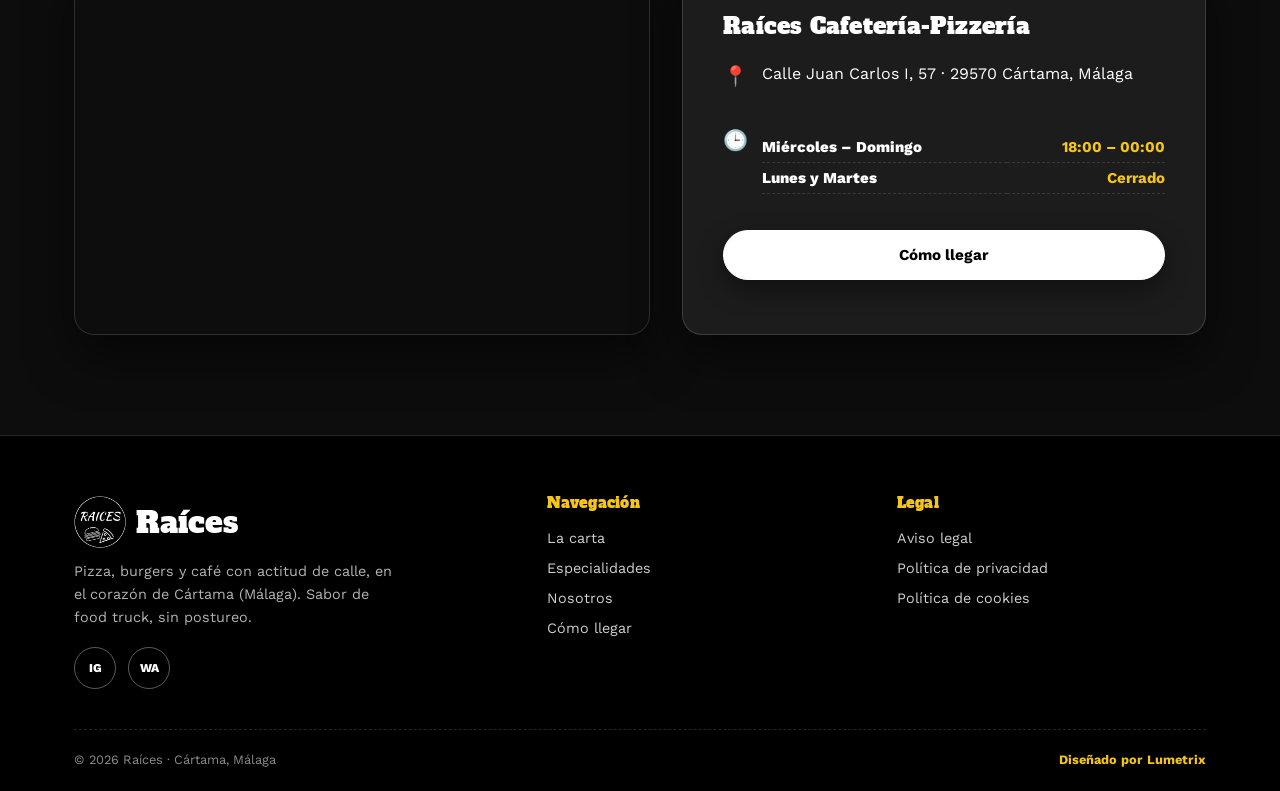
==== commit 8ea8c7ce: "Reducir más el tamaño en móvil (solo móvil) y horario de cierre a 00:00 Segunda pasada de reducción " ====
--- a/index.html
+++ b/index.html
@@ -52,7 +52,7 @@
       "@type": "OpeningHoursSpecification",
       "dayOfWeek": ["Wednesday","Thursday","Friday","Saturday","Sunday"],
       "opens": "18:00",
-      "closes": "24:00"
+      "closes": "00:00"
     }
   ],
   "sameAs": [
@@ -383,7 +383,7 @@
           <span class="icon">🕒</span>
           <div style="width:100%;">
             <table class="hours-table">
-              <tr><td>Miércoles – Domingo</td><td>18:00 – 24:00</td></tr>
+              <tr><td>Miércoles – Domingo</td><td>18:00 – 00:00</td></tr>
               <tr><td>Lunes y Martes</td><td>Cerrado</td></tr>
             </table>
           </div>
--- a/css/style.css
+++ b/css/style.css
@@ -865,25 +865,53 @@
 }
 
 @media (max-width: 640px) {
-  .container { padding: 0 18px; }
-  .section-pad { padding: 56px 0; }
-  .hero { padding: calc(var(--header-h) + 24px) 0 36px; }
-  .hero-media { max-width: 280px; }
-  .logo-img { width: 42px; height: 42px; }
-  .logo { font-size: 1.5rem; }
-  .menu-grid { grid-template-columns: 1fr; gap: 20px; }
-  .specialties-grid { grid-template-columns: 1fr 1fr; gap: 14px; }
-  .gallery-grid { grid-template-columns: repeat(2, 1fr); grid-auto-rows: 150px; }
+  :root { --header-h: 56px; }
+  .container { padding: 0 14px; }
+  .section-pad { padding: 34px 0; }
+  .eyebrow { font-size: 0.66rem; margin-bottom: 8px; }
+  .section-title { font-size: 1.45rem; margin-bottom: 8px; }
+  .section-sub { font-size: 0.86rem; }
+  .section-head { margin-bottom: 26px; }
+  .btn { padding: 10px 18px; font-size: 0.78rem; gap: 6px; }
+  .btn-sm { padding: 8px 14px; font-size: 0.7rem; }
+  .logo-img { width: 30px; height: 30px; }
+  .logo { font-size: 1.05rem; gap: 6px; }
+  .nav-links { padding: 14px 18px; }
+  .nav-links a { font-size: 1rem; padding: 10px 4px; }
+  .hero { padding: calc(var(--header-h) + 14px) 0 24px; }
+  .hero-media { max-width: 200px; }
+  .hero-badge { padding: 5px 11px; font-size: 0.68rem; margin-bottom: 12px; }
+  .hero h1 { font-size: 1.55rem; margin-bottom: 10px; }
+  .hero p { font-size: 0.86rem; margin-bottom: 18px; }
+  .menu-grid { grid-template-columns: 1fr; gap: 14px; }
+  .menu-card-img { height: 140px; }
+  .menu-card-body { padding: 13px 15px; }
+  .menu-card-body h3 { font-size: 1rem; }
+  .menu-card-body p { font-size: 0.8rem; }
+  .specialties-grid { grid-template-columns: 1fr 1fr; gap: 8px; }
+  .specialty-name { font-size: 0.85rem; }
+  .about-media .stamp-accent { width: 66px; height: 66px; font-size: 0.5rem; bottom: -12px; left: -12px; }
+  .about-media .stamp-accent strong { font-size: 0.86rem; }
+  .about-text p { font-size: 0.86rem; }
+  .about-stats { gap: 8px; }
+  .about-stats div { padding: 7px 11px; }
+  .about-stats div strong { font-size: 1rem; }
+  .about-stats div span { font-size: 0.6rem; }
+  .gallery-grid { grid-template-columns: repeat(2, 1fr); grid-auto-rows: 110px; gap: 8px; }
+  .review-card { padding: 18px 15px; }
+  .review-card p.review-text { font-size: 0.8rem; }
   .hero-actions { flex-direction: column; align-items: stretch; }
   .hero-actions .btn { width: 100%; }
-  .about-stats { gap: 12px; }
-  .contact-section { border-radius: var(--radius-md); }
+  .contact-section { border-radius: var(--radius-md); padding: 26px 16px; }
+  .contact-section h2 { font-size: 1.45rem; }
   .contact-actions { flex-direction: column; align-items: stretch; }
   .contact-actions .btn { width: 100%; }
+  .contact-card { padding: 12px 14px; }
+  .location-info { padding: 20px 16px; }
   .review-slide { flex-basis: 82vw; }
   .cookie-banner { flex-direction: column; align-items: stretch; left: 12px; right: 12px; bottom: 12px; }
   .cookie-actions { justify-content: stretch; }
   .cookie-actions .btn { flex: 1; }
-  .whatsapp-float { width: 52px; height: 52px; bottom: 18px; right: 18px; }
+  .whatsapp-float { display: none; }
   .footer-bottom { flex-direction: column; text-align: center; }
 }
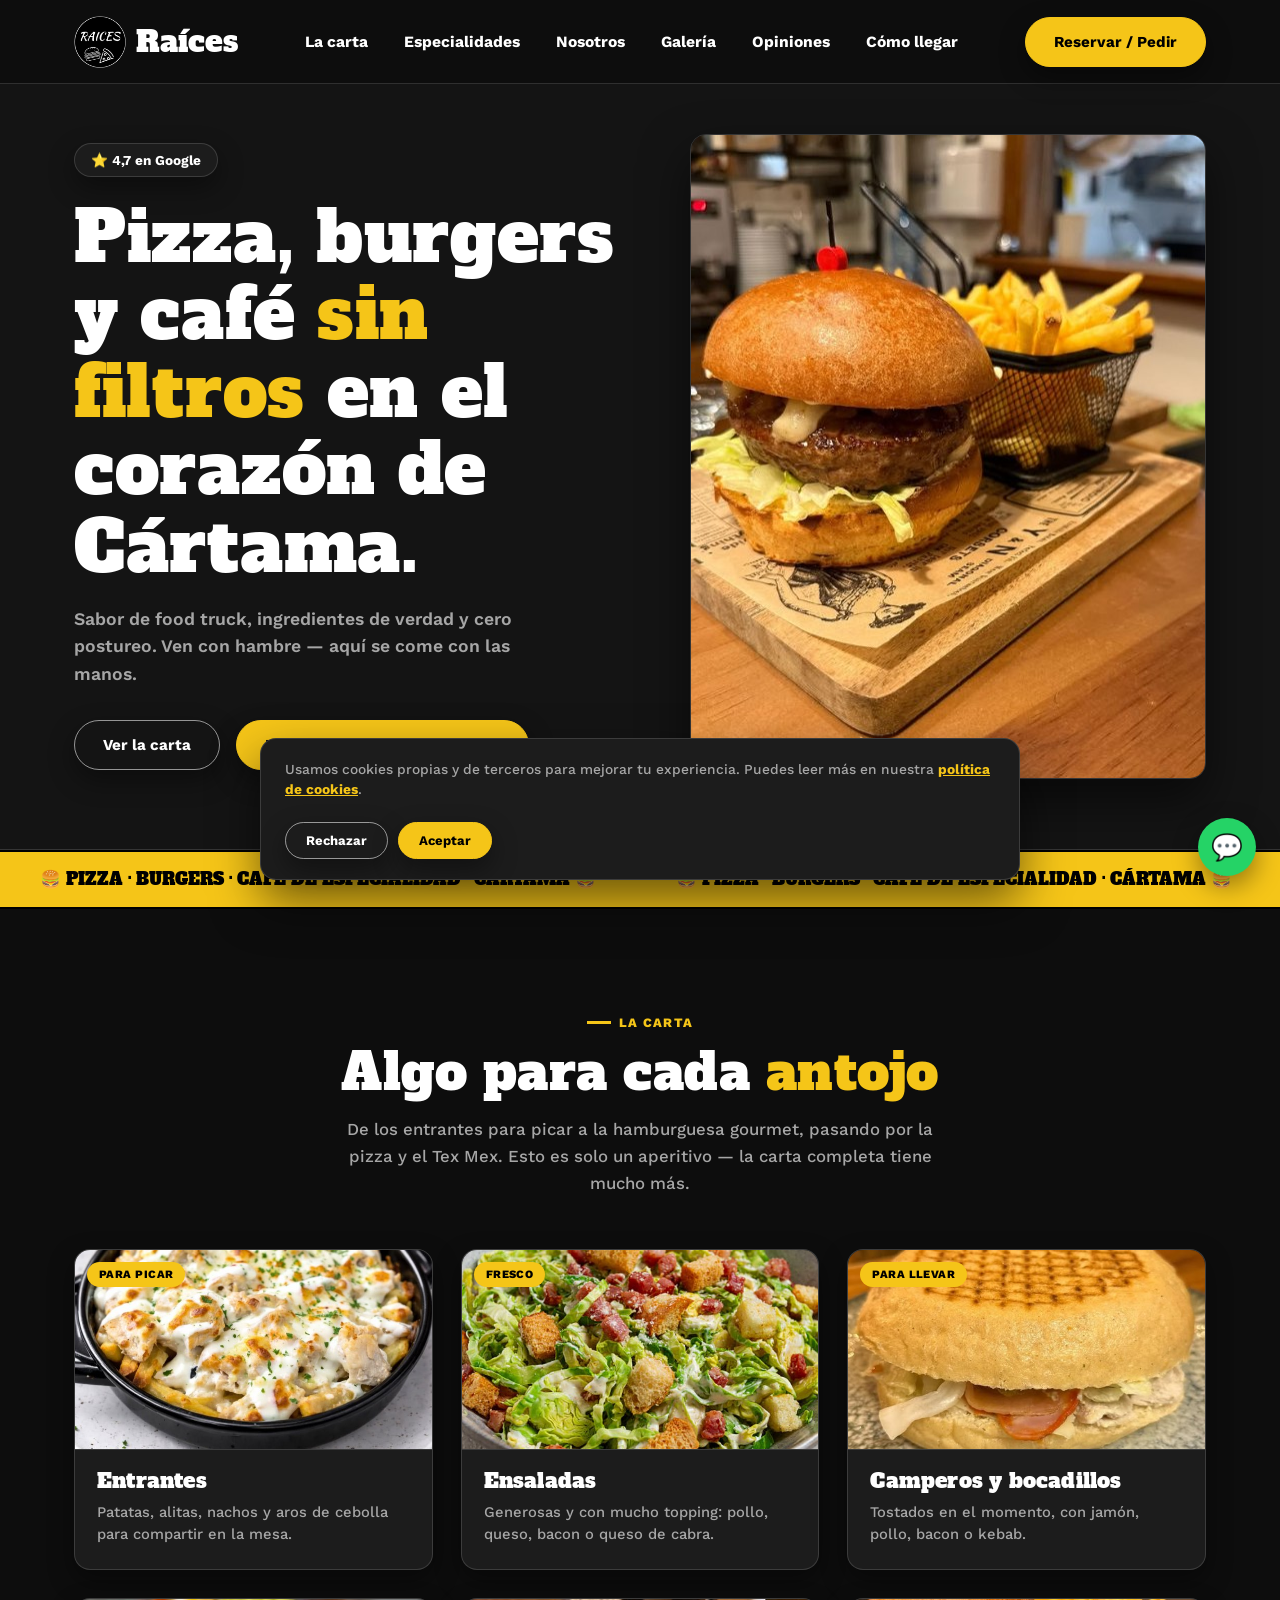
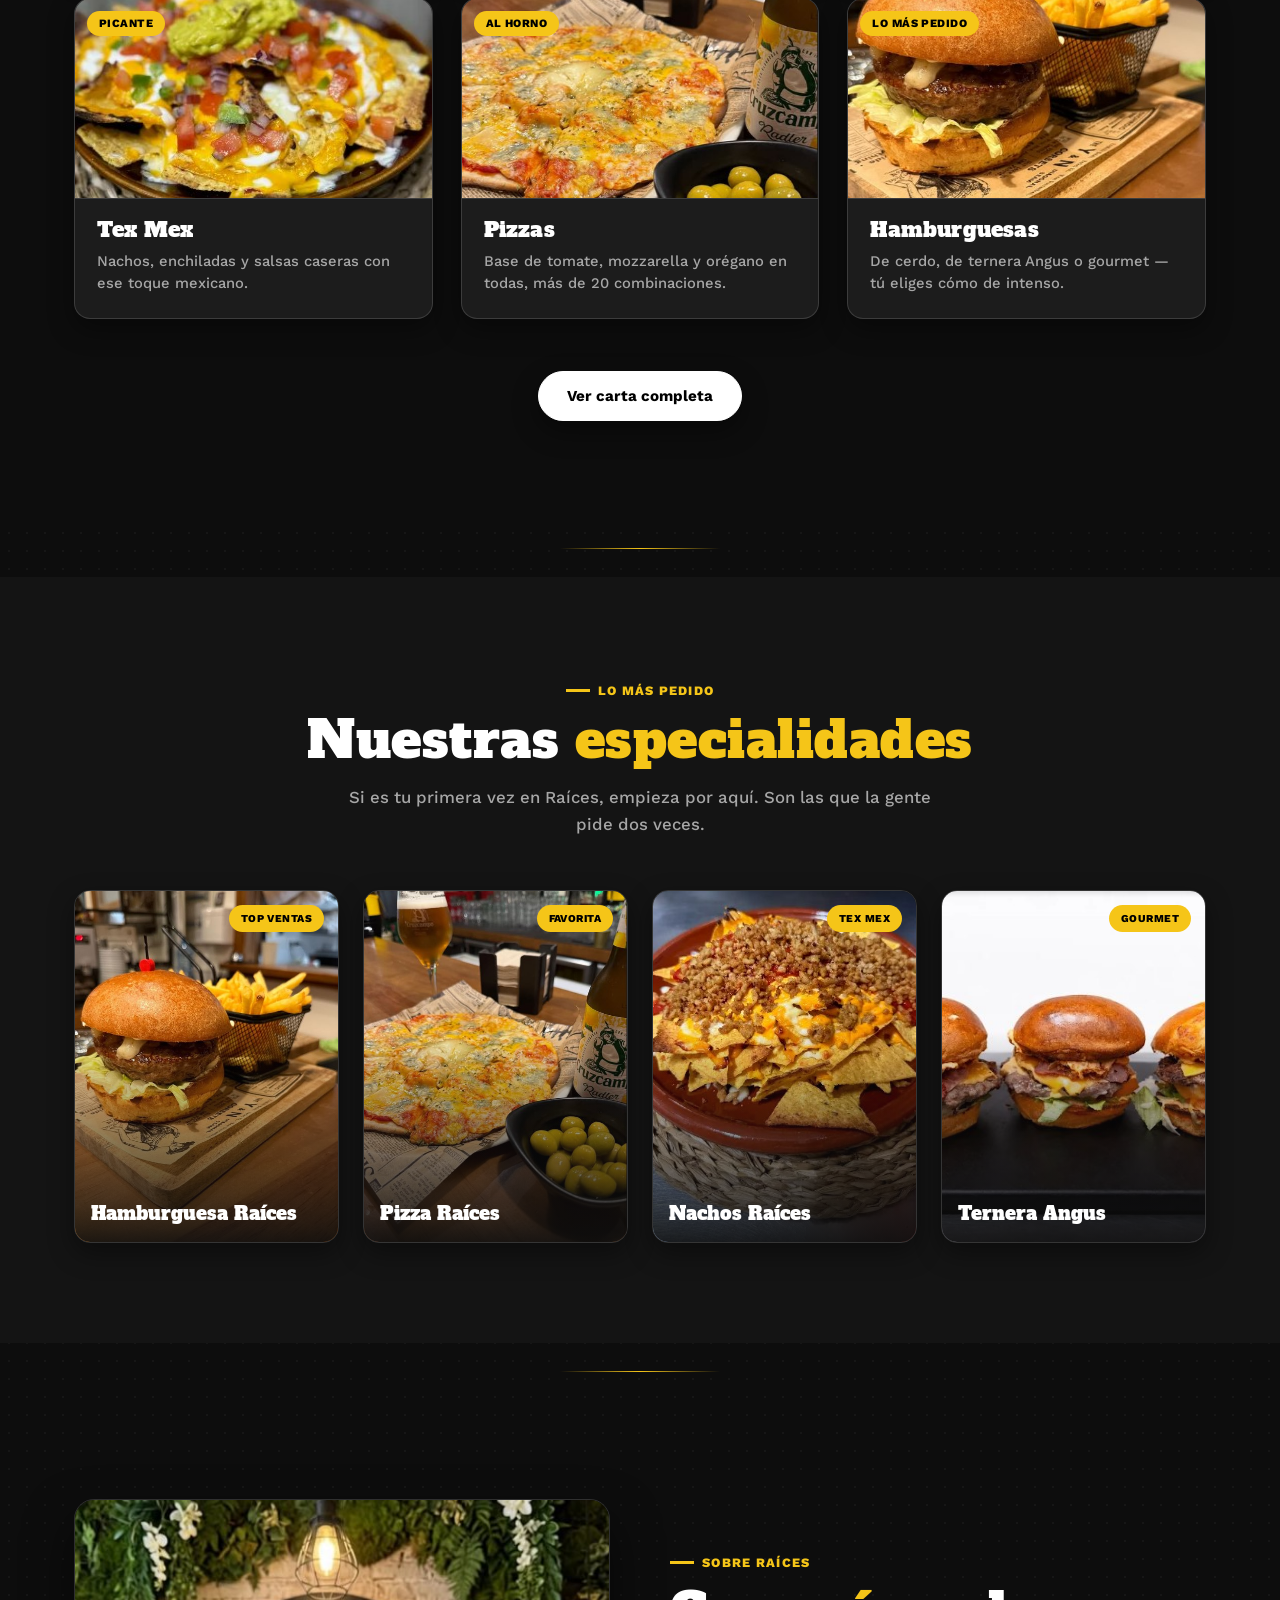
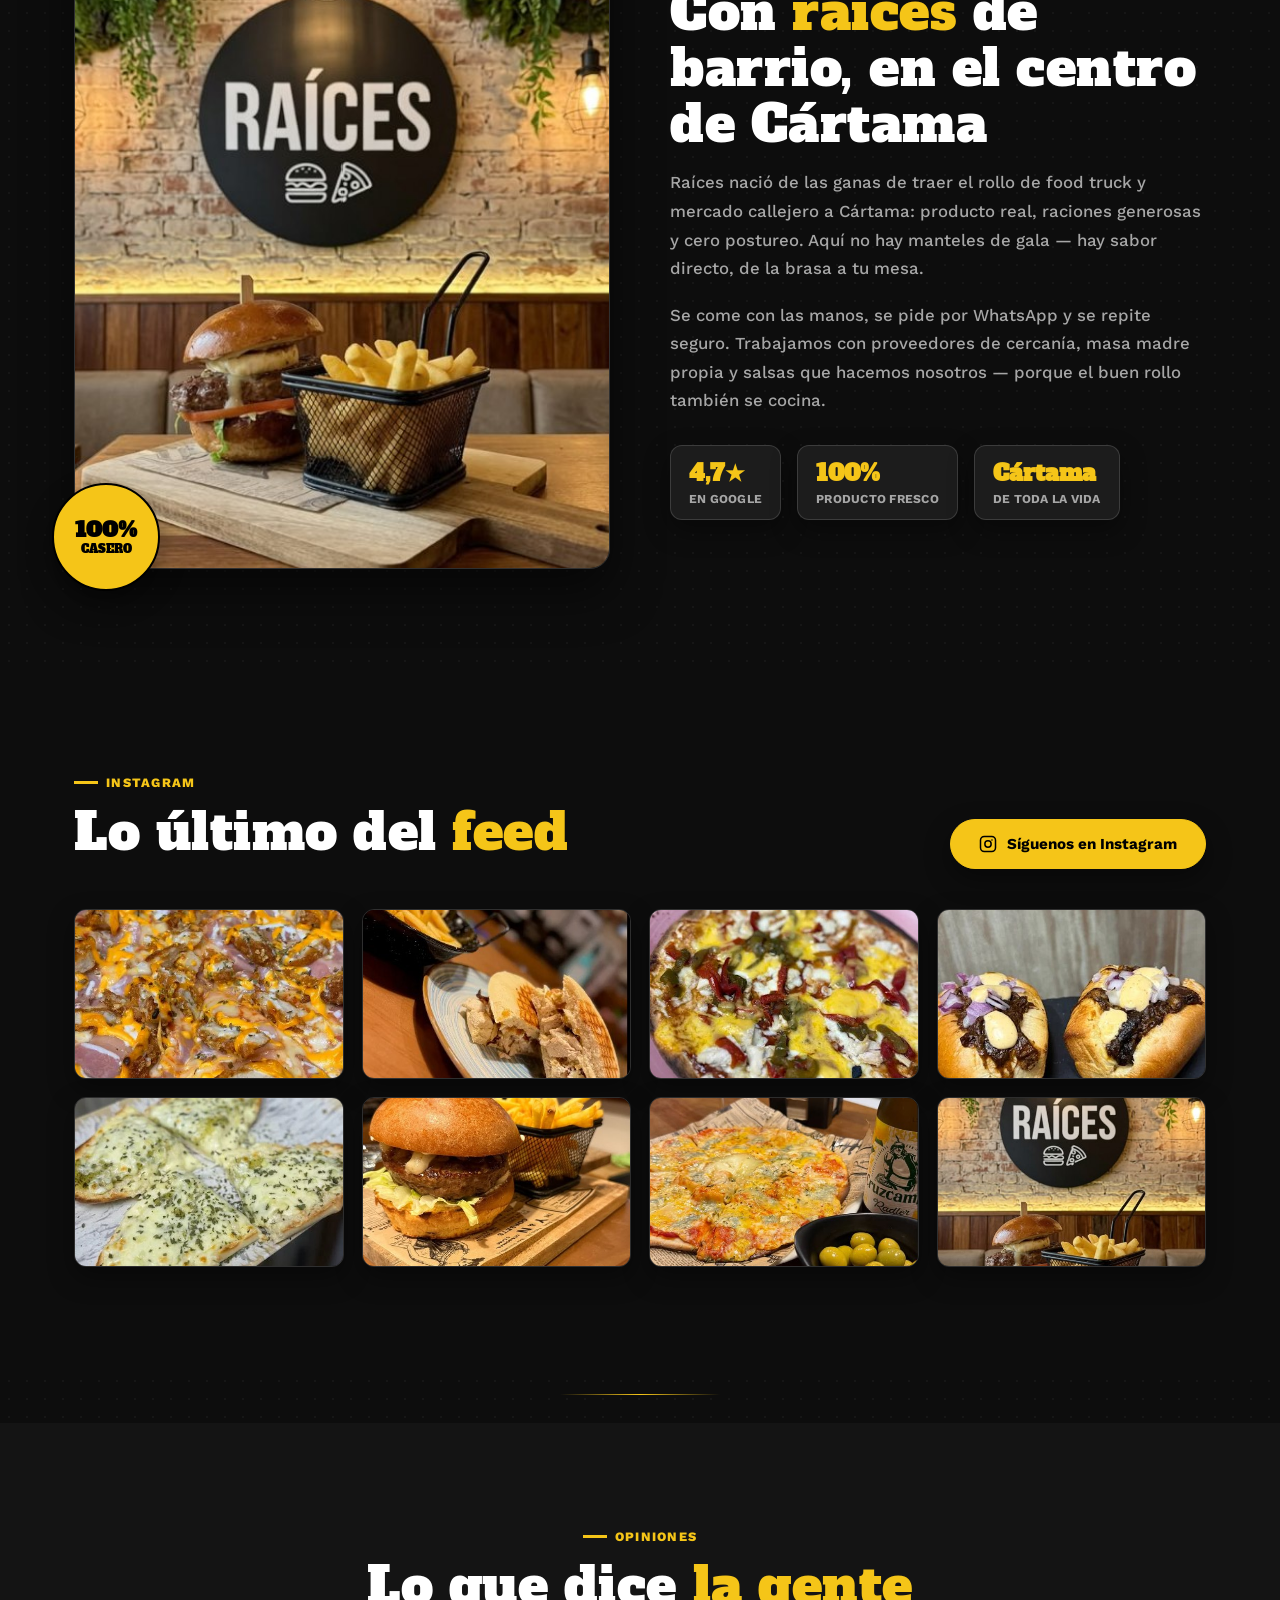
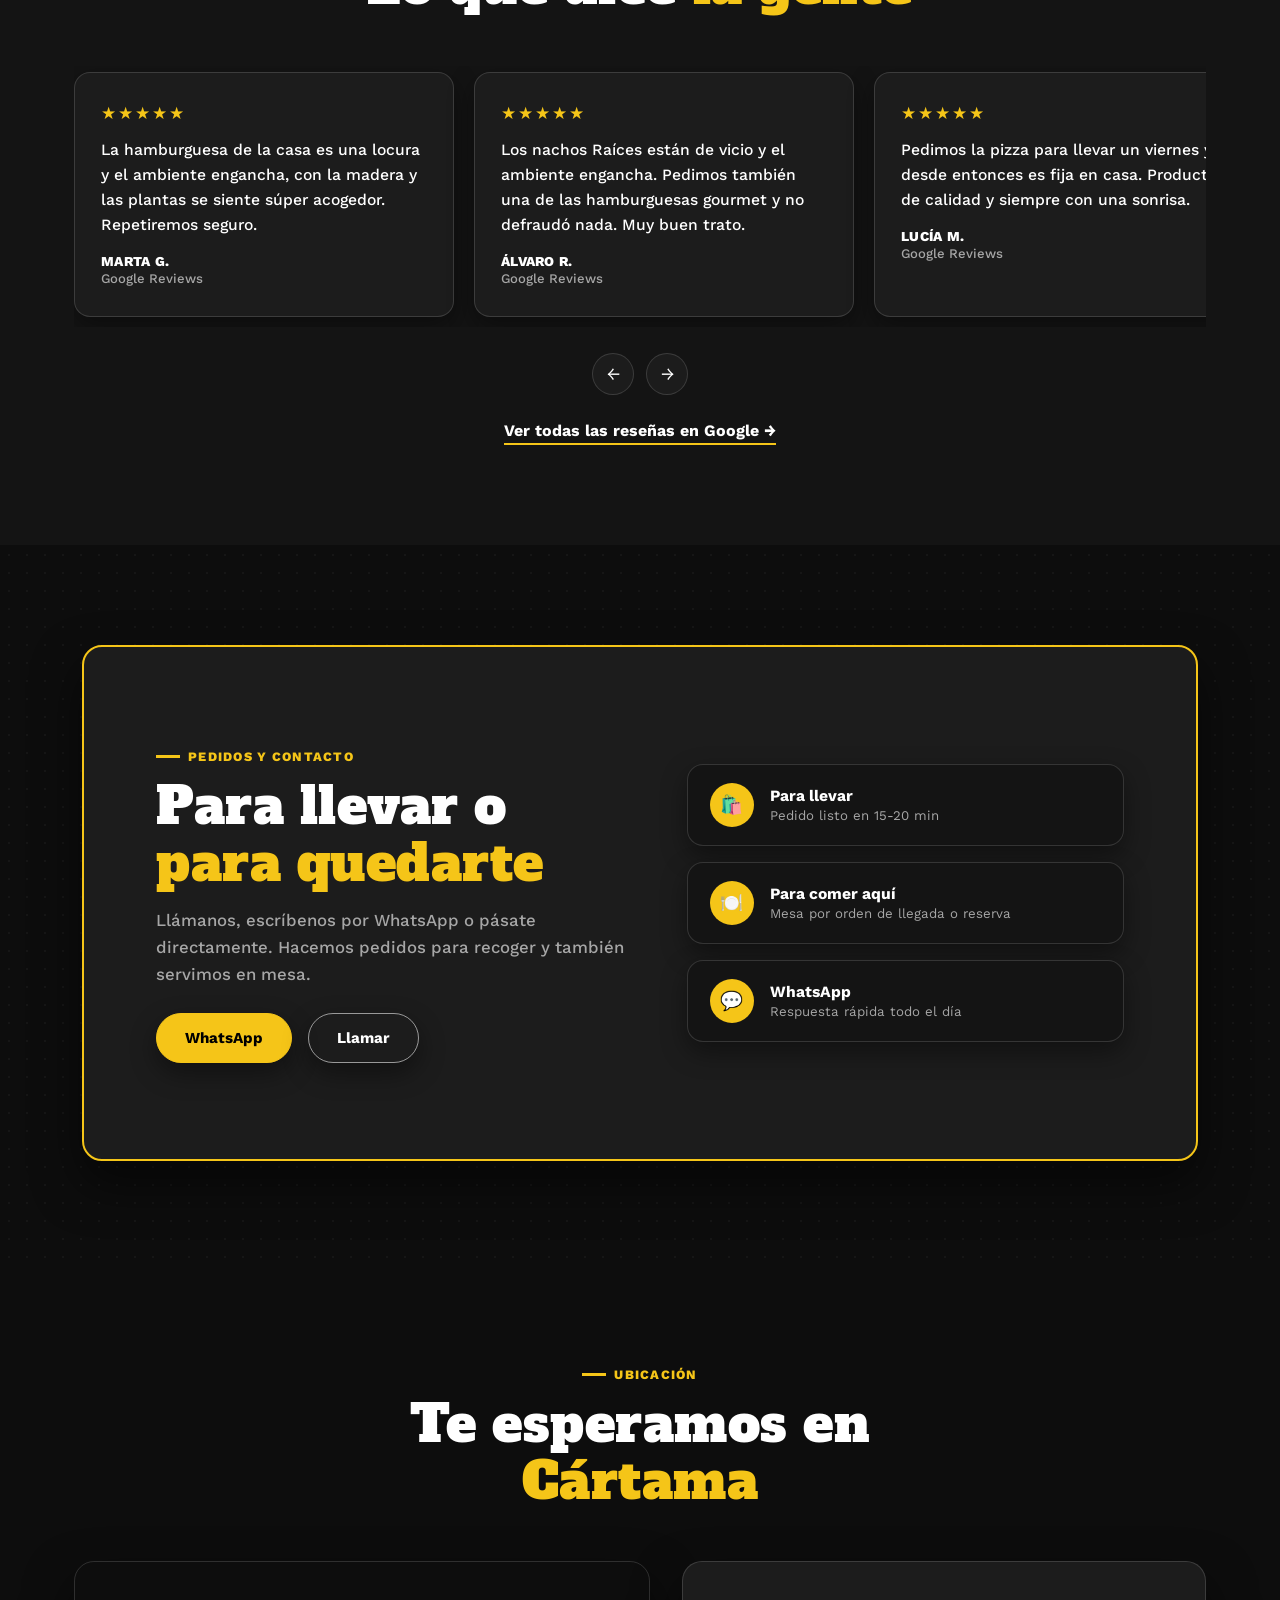
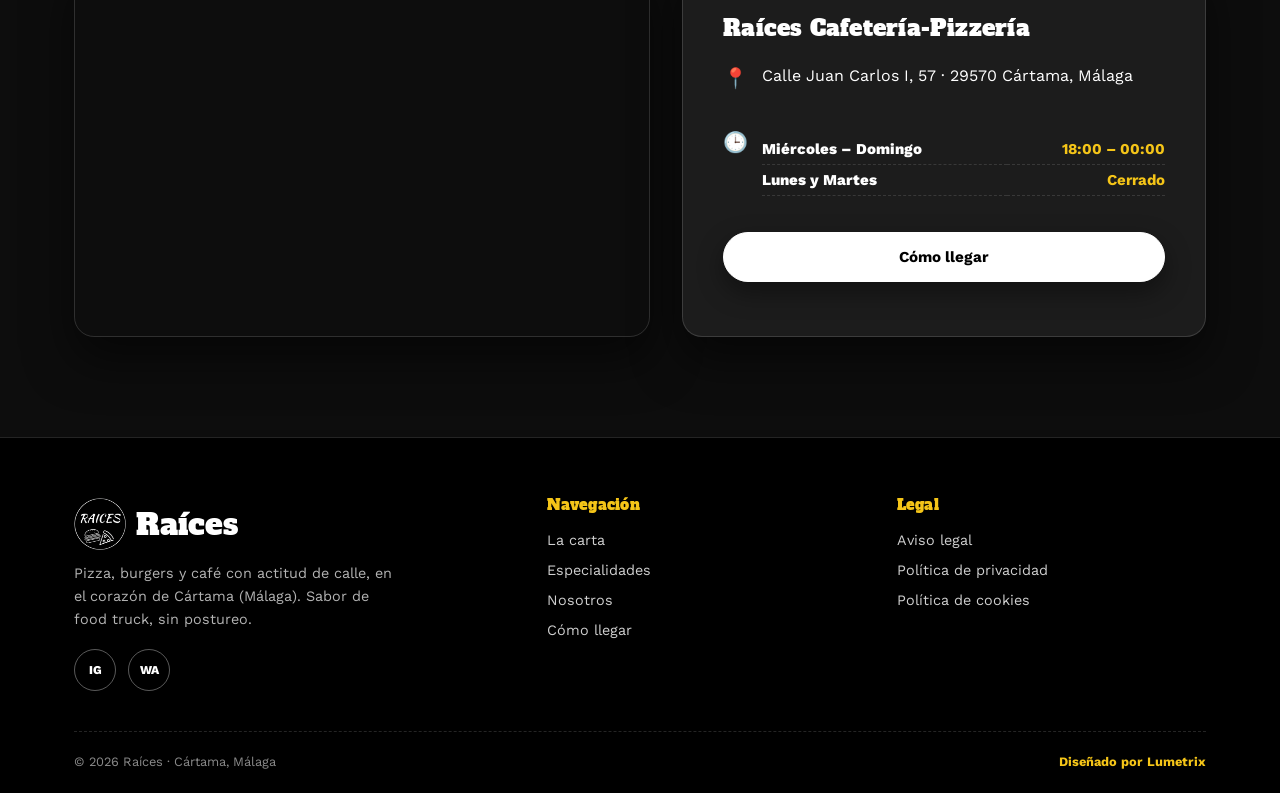
==== commit 5c1ddfcc: "Quitar el texto "Precios orientativos" bajo el botón de la carta Co-Authored-By: Claude Sonnet 5 <no" ====
--- a/index.html
+++ b/index.html
@@ -187,7 +187,6 @@
 
     <div class="menu-cta reveal">
       <a href="carta/carta-raices-cartama-2025.pdf" target="_blank" rel="noopener" class="btn btn-dark">Ver carta completa</a>
-      <p>Precios orientativos. Consulta la carta actualizada en el local.</p>
     </div>
   </div>
 </section>
--- a/css/style.css
+++ b/css/style.css
@@ -651,9 +651,9 @@
   color: var(--ink);
   border: 2px solid var(--yellow);
   border-radius: var(--radius-lg);
-  margin: 0 16px;
+  margin: 0 8px;
   width: auto;
-  padding: 80px 60px;
+  padding: 96px 72px;
   box-shadow: var(--shadow);
 }
 
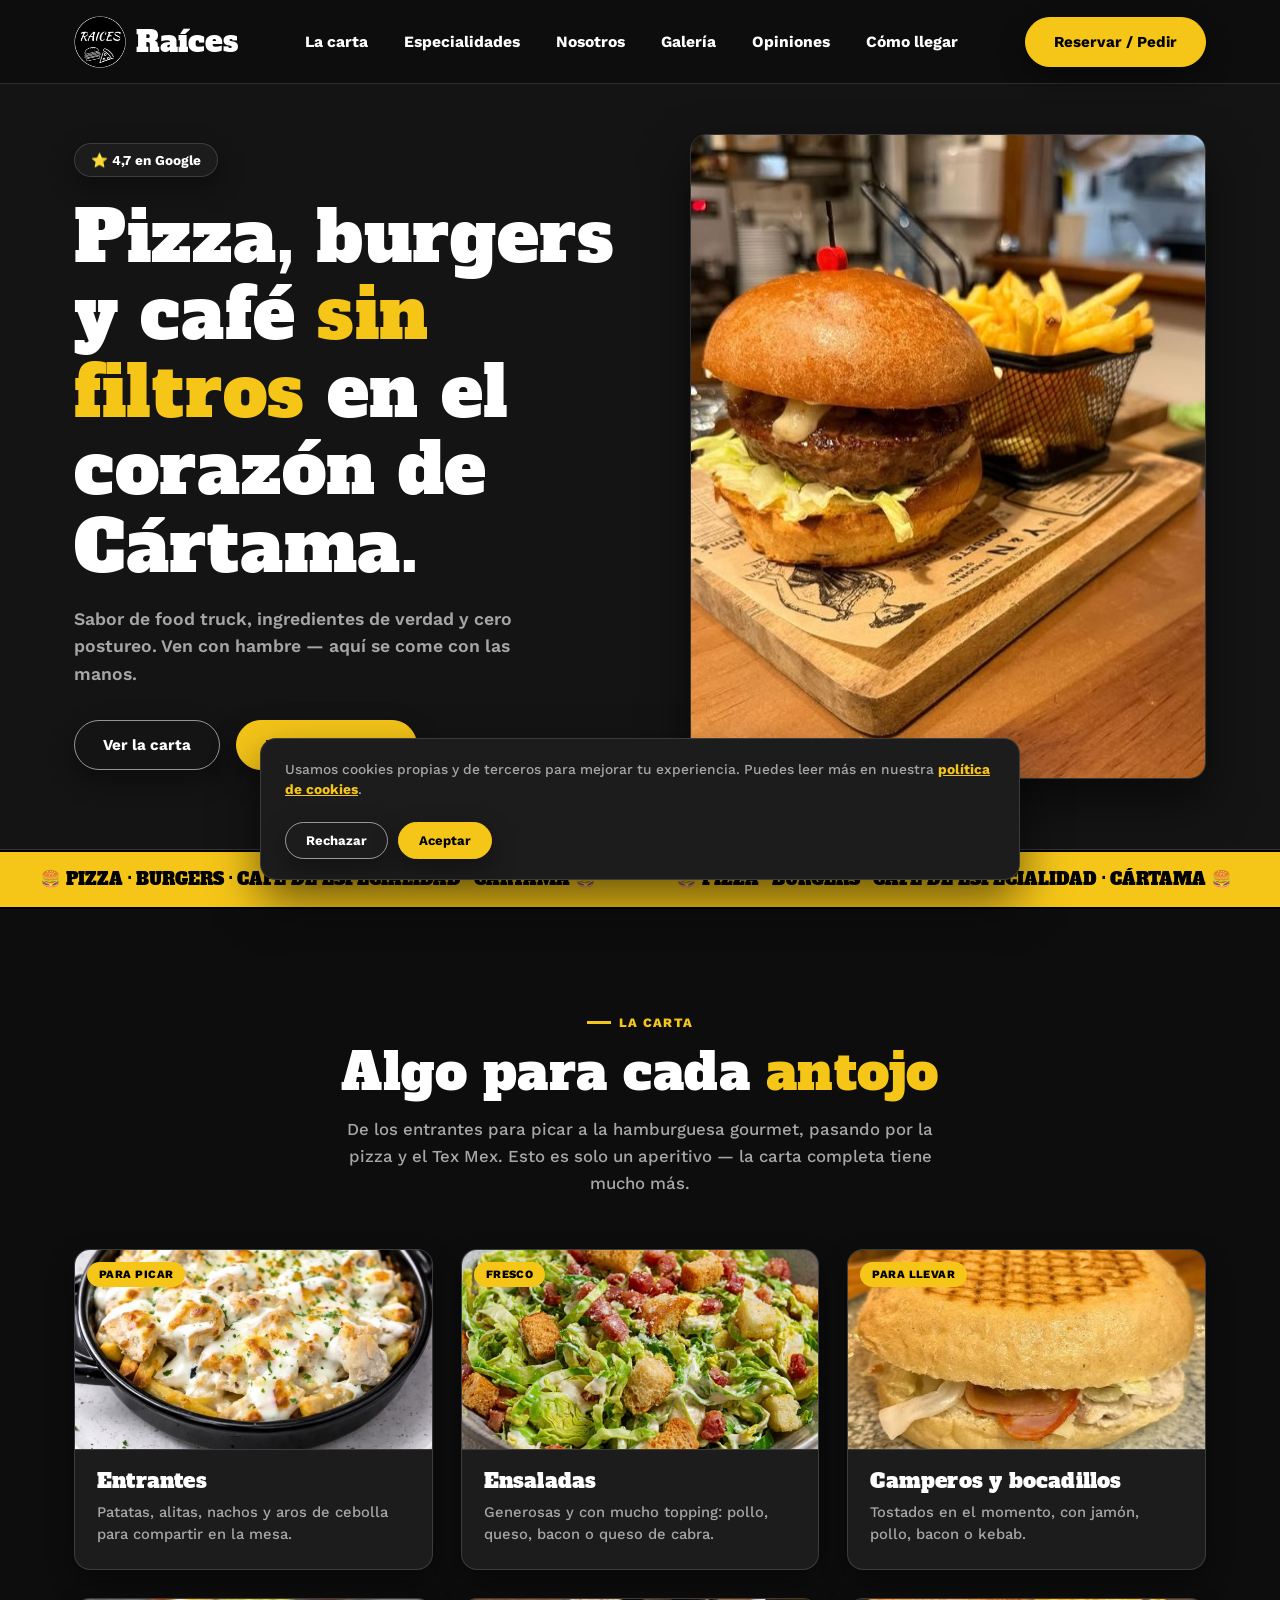
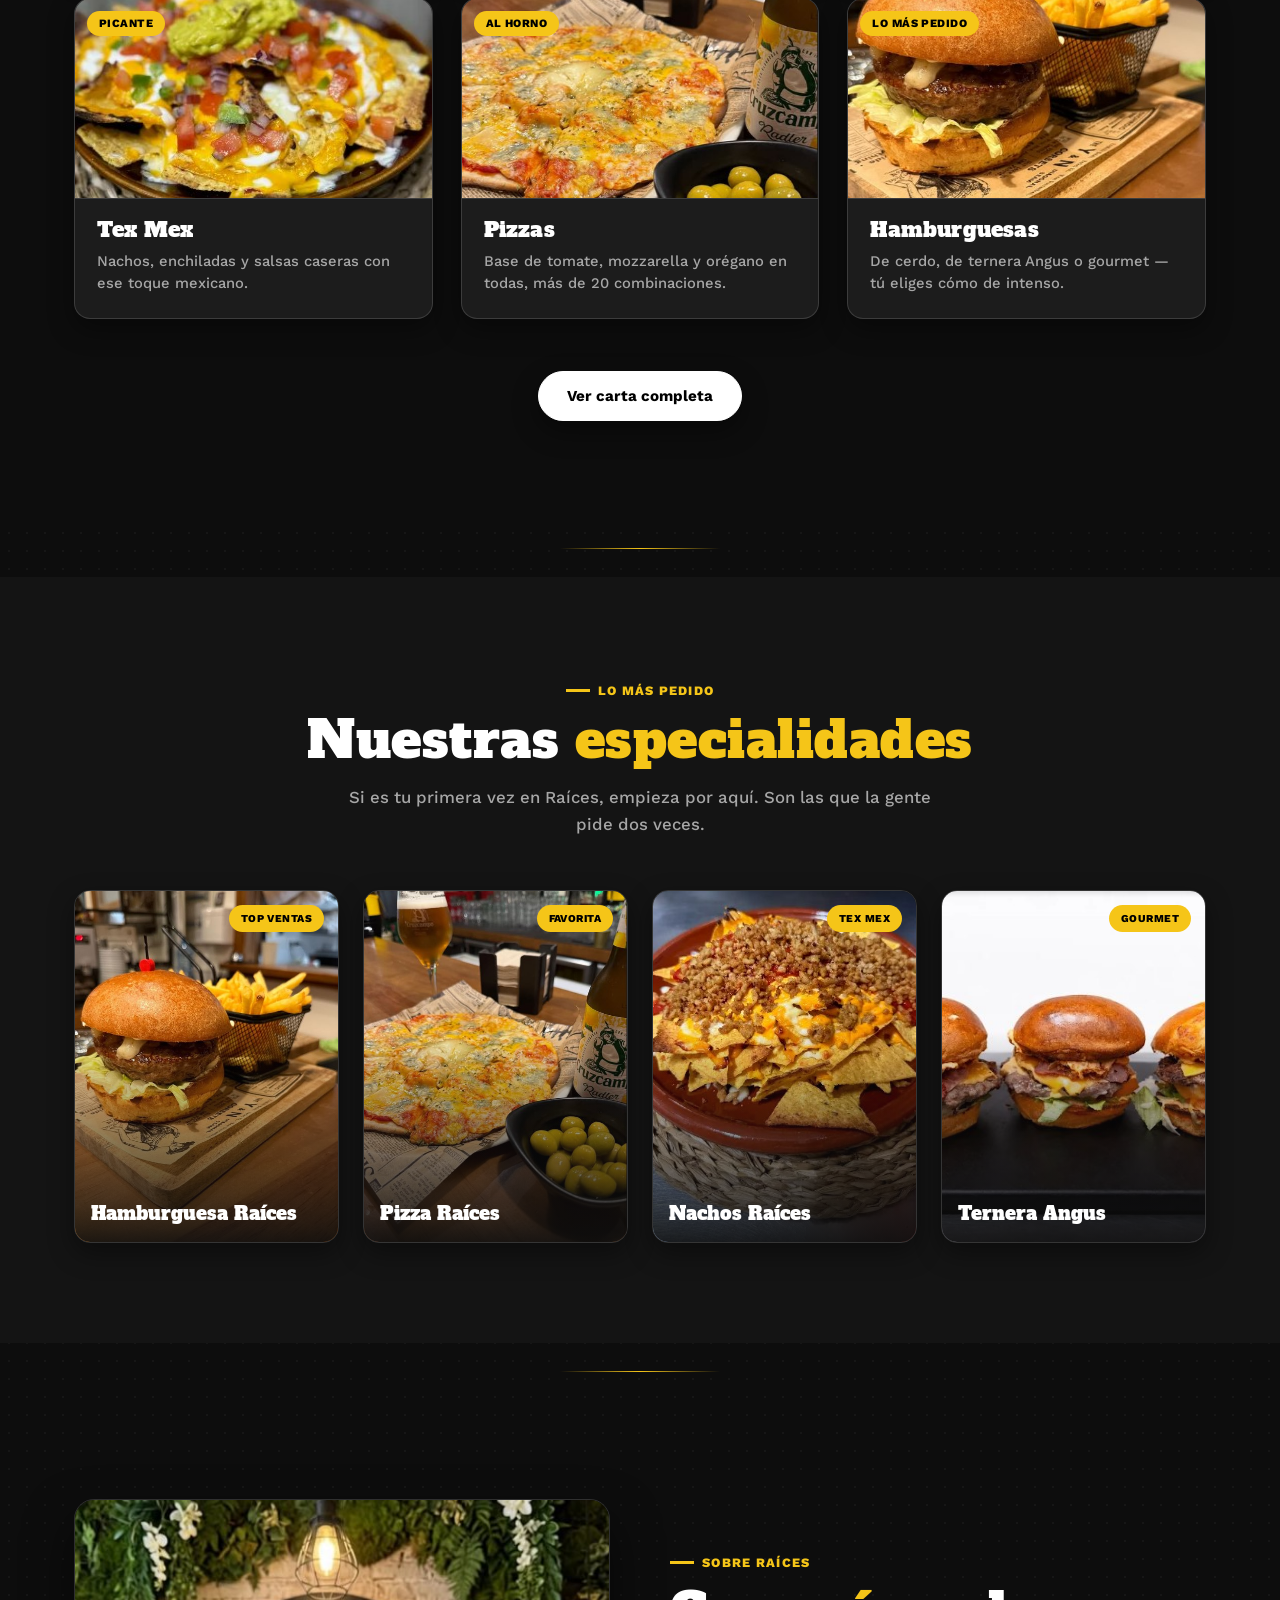
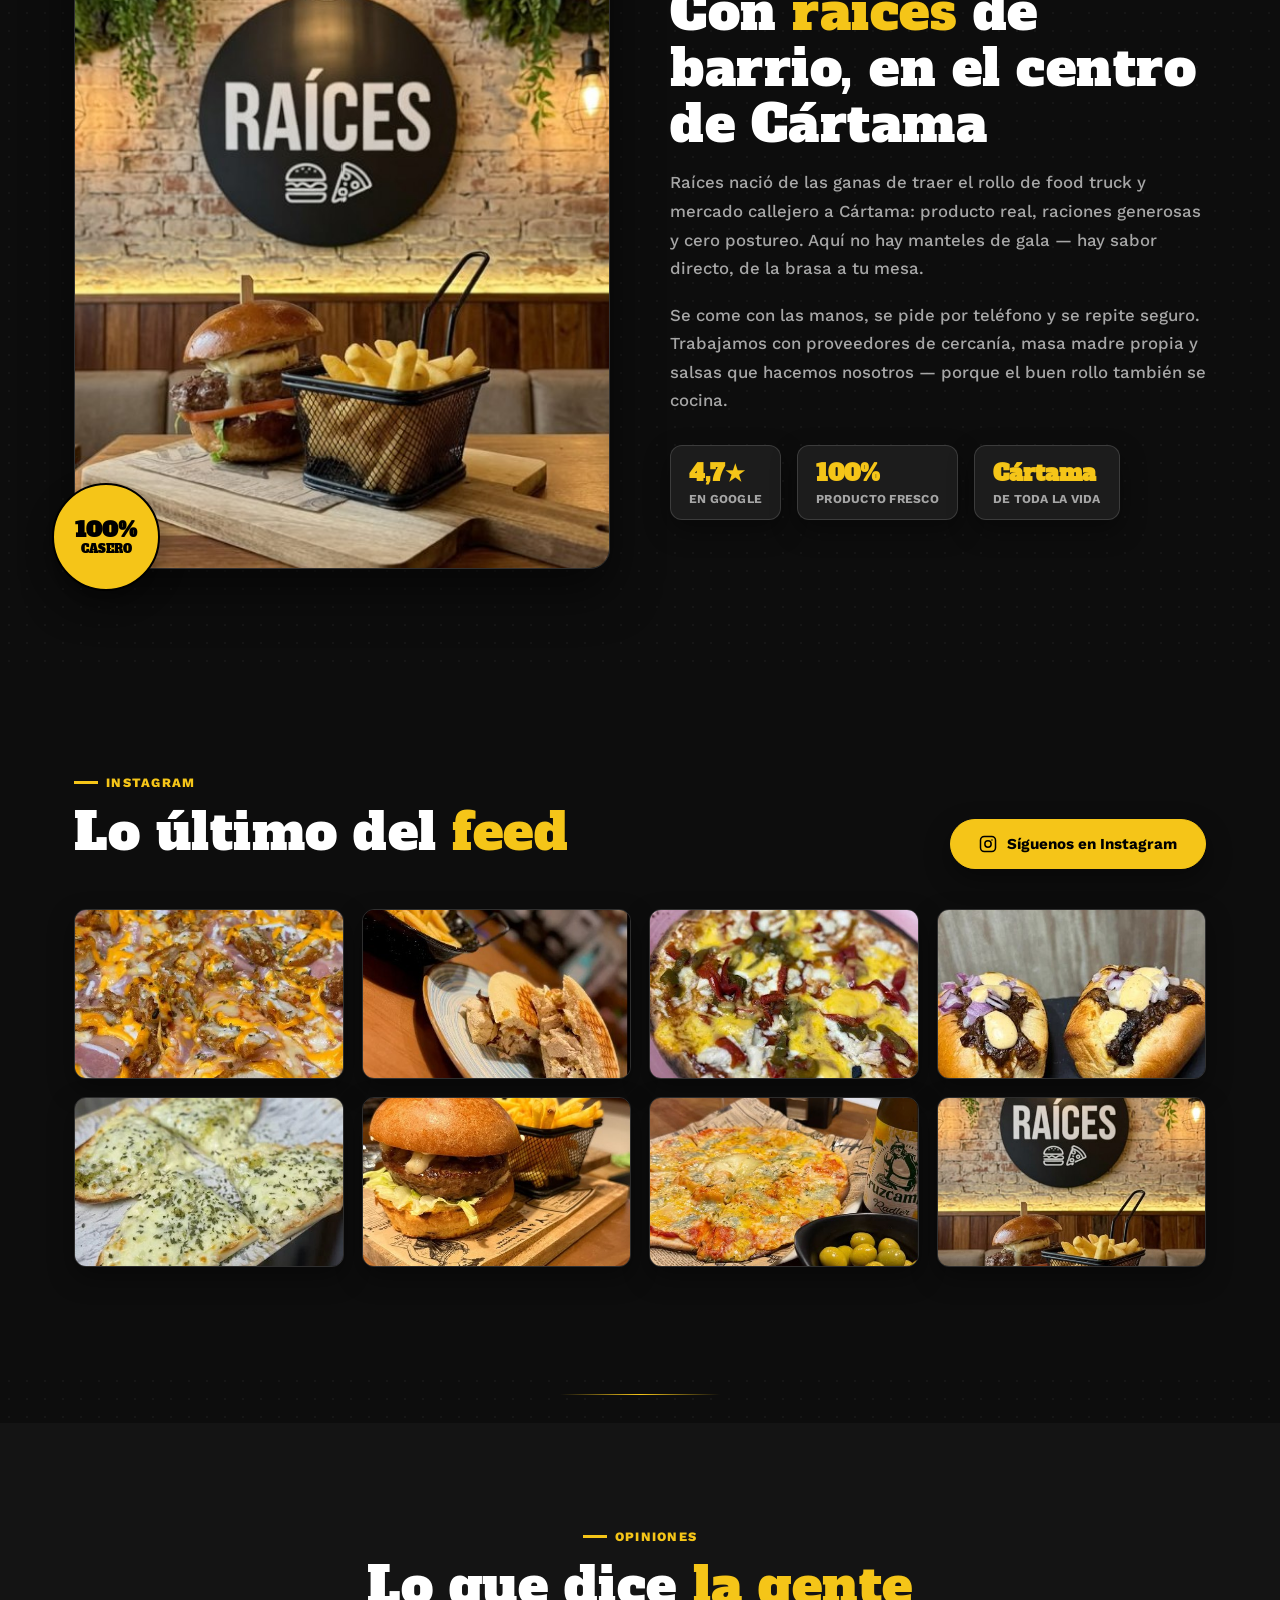
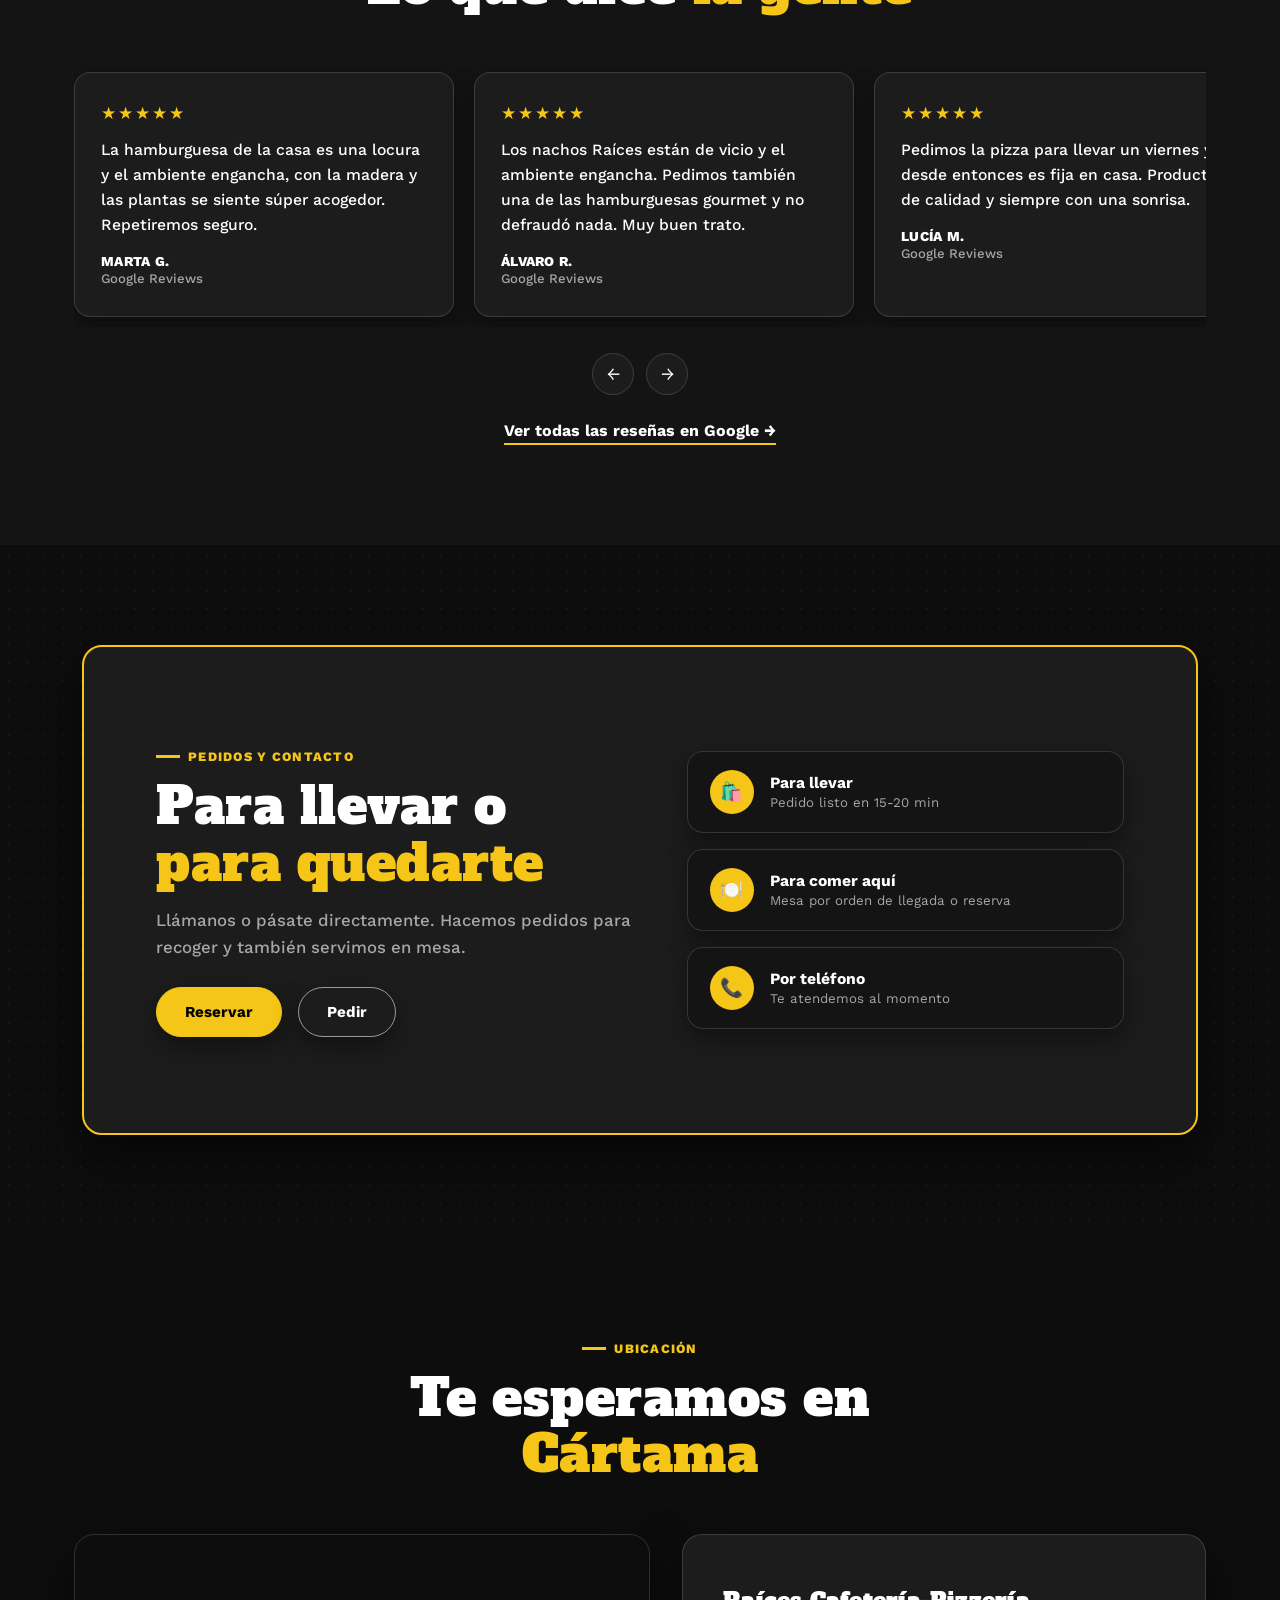
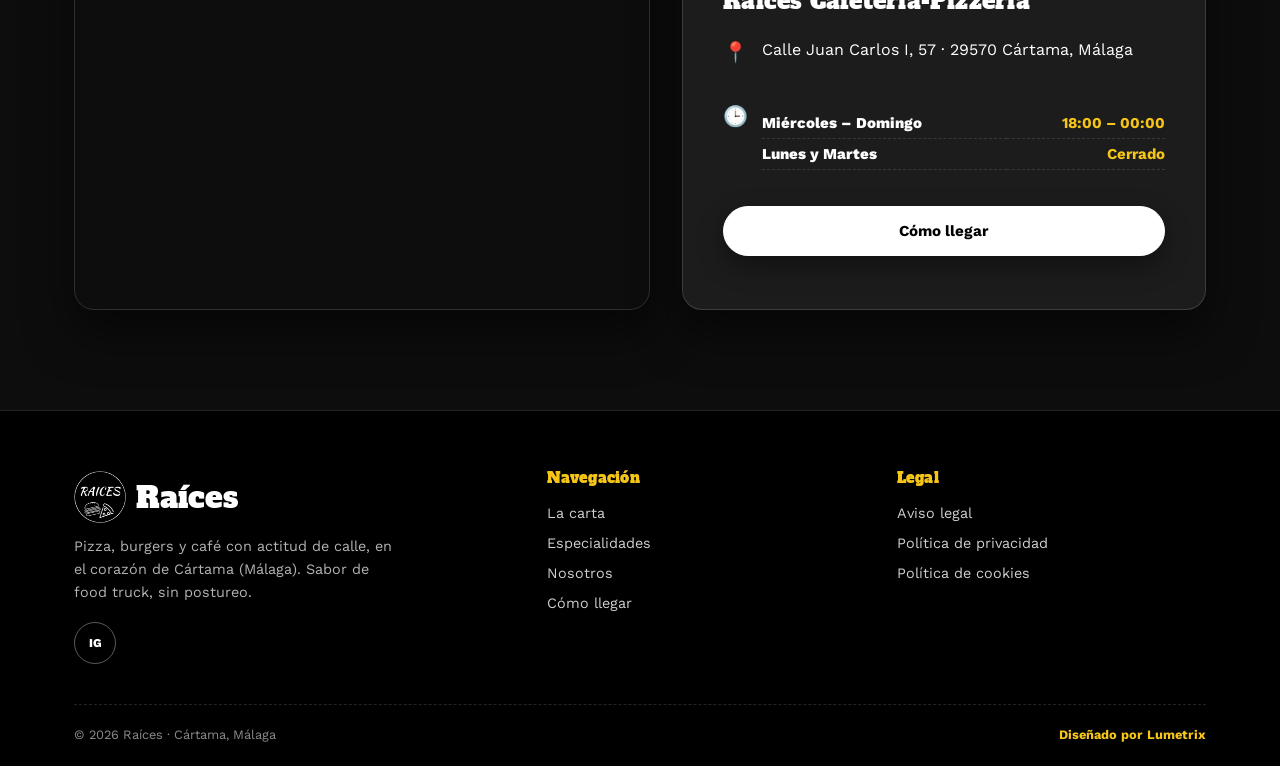
==== commit ba556f11: "Quitar todo lo de WhatsApp: no tienen ese número El negocio no tiene WhatsApp. Se elimina por comple" ====
--- a/index.html
+++ b/index.html
@@ -4,7 +4,7 @@
 <meta charset="UTF-8">
 <meta name="viewport" content="width=device-width, initial-scale=1.0">
 <title>Cafetería-Pizzería Raíces — Pizzas y Hamburguesas en Cártama (Málaga)</title>
-<meta name="description" content="Cafetería-pizzería-hamburguesería en Cártama. Entrantes, ensaladas, camperos, Tex Mex, pizzas y hamburguesas gourmet. Reserva o pide por WhatsApp.">
+<meta name="description" content="Cafetería-pizzería-hamburguesería en Cártama. Entrantes, ensaladas, camperos, Tex Mex, pizzas y hamburguesas gourmet. Reserva o pide por teléfono.">
 <meta name="keywords" content="cafetería en Cártama, pizzería Cártama, hamburguesas Cártama, Tex Mex Cártama, Raíces Cártama">
 <link rel="canonical" href="https://lumetrixxxxai.github.io/Raices/">
 
@@ -81,7 +81,7 @@
       <a href="#ubicacion">Cómo llegar</a>
     </nav>
     <div class="nav-cta desktop-only">
-      <a href="https://wa.me/34600000000?text=Hola%20Ra%C3%ADces%2C%20quiero%20hacer%20una%20reserva" class="btn btn-primary">Reservar / Pedir</a>
+      <a href="tel:+34951204124" class="btn btn-primary">Reservar / Pedir</a>
     </div>
     <button class="nav-toggle" id="navToggle" aria-label="Abrir menú">
       <span></span><span></span><span></span>
@@ -98,7 +98,7 @@
       <p>Sabor de food truck, ingredientes de verdad y cero postureo. Ven con hambre — aquí se come con las manos.</p>
       <div class="hero-actions">
         <a href="#carta" class="btn btn-outline">Ver la carta</a>
-        <a href="https://wa.me/34600000000?text=Hola%20Ra%C3%ADces%2C%20quiero%20reservar%20mesa" class="btn btn-primary">Reservar / Pedir por WhatsApp</a>
+        <a href="tel:+34951204124" class="btn btn-primary">Reservar / Pedir</a>
       </div>
     </div>
     <div class="hero-media">
@@ -242,7 +242,7 @@
       <span class="eyebrow">Sobre Raíces</span>
       <h2 class="section-title">Con <em>raíces</em> de barrio, en el centro de Cártama</h2>
       <p>Raíces nació de las ganas de traer el rollo de food truck y mercado callejero a Cártama: producto real, raciones generosas y cero postureo. Aquí no hay manteles de gala — hay sabor directo, de la brasa a tu mesa.</p>
-      <p>Se come con las manos, se pide por WhatsApp y se repite seguro. Trabajamos con proveedores de cercanía, masa madre propia y salsas que hacemos nosotros — porque el buen rollo también se cocina.</p>
+      <p>Se come con las manos, se pide por teléfono y se repite seguro. Trabajamos con proveedores de cercanía, masa madre propia y salsas que hacemos nosotros — porque el buen rollo también se cocina.</p>
       <div class="about-stats">
         <div><strong>4,7★</strong><span>en Google</span></div>
         <div><strong>100%</strong><span>producto fresco</span></div>
@@ -334,11 +334,10 @@
         <div>
           <span class="eyebrow">Pedidos y contacto</span>
           <h2 class="section-title">Para llevar o <em>para quedarte</em></h2>
-          <p class="section-sub">Llámanos, escríbenos por WhatsApp o pásate directamente. Hacemos pedidos para recoger y también servimos en mesa.</p>
-          <!-- PLACEHOLDER: el 951 20 41 24 parece un fijo; confirmar el número de WhatsApp (puede ser distinto) -->
+          <p class="section-sub">Llámanos o pásate directamente. Hacemos pedidos para recoger y también servimos en mesa.</p>
           <div class="contact-actions">
-            <a href="https://wa.me/34600000000?text=Hola%20Ra%C3%ADces%2C%20quiero%20hacer%20un%20pedido" class="btn btn-primary">WhatsApp</a>
-            <a href="tel:+34951204124" class="btn btn-outline">Llamar</a>
+            <a href="tel:+34951204124" class="btn btn-primary">Reservar</a>
+            <a href="tel:+34951204124" class="btn btn-outline">Pedir</a>
           </div>
         </div>
         <div class="contact-cards">
@@ -351,8 +350,8 @@
             <div><strong>Para comer aquí</strong><span>Mesa por orden de llegada o reserva</span></div>
           </div>
           <div class="contact-card">
-            <span class="icon">💬</span>
-            <div><strong>WhatsApp</strong><span>Respuesta rápida todo el día</span></div>
+            <span class="icon">📞</span>
+            <div><strong>Por teléfono</strong><span>Te atendemos al momento</span></div>
           </div>
         </div>
       </div>
@@ -402,7 +401,6 @@
         <p>Pizza, burgers y café con actitud de calle, en el corazón de Cártama (Málaga). Sabor de food truck, sin postureo.</p>
         <div class="footer-social">
           <a href="https://www.instagram.com/cafeteria_pizzeria_raices/" target="_blank" rel="noopener" aria-label="Instagram">IG</a>
-          <a href="https://wa.me/34600000000" target="_blank" rel="noopener" aria-label="WhatsApp">WA</a>
         </div>
       </div>
       <div class="footer-col">
@@ -430,9 +428,6 @@
   </div>
 </footer>
 
-<!-- WhatsApp flotante -->
-<a href="https://wa.me/34600000000?text=Hola%20Ra%C3%ADces%2C%20quiero%20hacer%20una%20consulta" class="whatsapp-float" aria-label="Escríbenos por WhatsApp" target="_blank" rel="noopener">💬</a>
-
 <!-- Banner de cookies -->
 <div class="cookie-banner">
   <p>Usamos cookies propias y de terceros para mejorar tu experiencia. Puedes leer más en nuestra <a href="legal/cookies.html">política de cookies</a>.</p>
--- a/css/style.css
+++ b/css/style.css
@@ -392,7 +392,8 @@
 }
 
 @media (max-width: 640px) {
-  .marquee-track span { font-size: 0.88rem; padding: 4px 22px; }
+  .marquee-strip { padding: 2px 0; border-top-width: 1px; border-bottom-width: 1px; }
+  .marquee-track span { font-size: 0.58rem; padding: 0 8px; gap: 4px; }
 }
 
 /* ==========================================================================
@@ -799,26 +800,6 @@
 }
 
 /* ==========================================================================
-   Floating WhatsApp
-   ========================================================================== */
-
-.whatsapp-float {
-  position: fixed;
-  bottom: 24px; right: 24px;
-  z-index: 900;
-  width: 58px; height: 58px;
-  border-radius: 50%;
-  background: #25D366;
-  display: flex; align-items: center; justify-content: center;
-  font-size: 1.6rem;
-  color: #fff;
-  box-shadow: var(--shadow-sm);
-  transition: transform 0.15s ease, box-shadow 0.15s ease;
-}
-
-.whatsapp-float:hover { transform: translateY(-3px); box-shadow: var(--shadow); }
-
-/* ==========================================================================
    Cookie banner
    ========================================================================== */
 
@@ -865,53 +846,52 @@
 }
 
 @media (max-width: 640px) {
-  :root { --header-h: 56px; }
-  .container { padding: 0 14px; }
-  .section-pad { padding: 34px 0; }
-  .eyebrow { font-size: 0.66rem; margin-bottom: 8px; }
-  .section-title { font-size: 1.45rem; margin-bottom: 8px; }
-  .section-sub { font-size: 0.86rem; }
-  .section-head { margin-bottom: 26px; }
-  .btn { padding: 10px 18px; font-size: 0.78rem; gap: 6px; }
-  .btn-sm { padding: 8px 14px; font-size: 0.7rem; }
-  .logo-img { width: 30px; height: 30px; }
-  .logo { font-size: 1.05rem; gap: 6px; }
-  .nav-links { padding: 14px 18px; }
-  .nav-links a { font-size: 1rem; padding: 10px 4px; }
-  .hero { padding: calc(var(--header-h) + 14px) 0 24px; }
-  .hero-media { max-width: 200px; }
-  .hero-badge { padding: 5px 11px; font-size: 0.68rem; margin-bottom: 12px; }
-  .hero h1 { font-size: 1.55rem; margin-bottom: 10px; }
-  .hero p { font-size: 0.86rem; margin-bottom: 18px; }
-  .menu-grid { grid-template-columns: 1fr; gap: 14px; }
-  .menu-card-img { height: 140px; }
-  .menu-card-body { padding: 13px 15px; }
-  .menu-card-body h3 { font-size: 1rem; }
-  .menu-card-body p { font-size: 0.8rem; }
-  .specialties-grid { grid-template-columns: 1fr 1fr; gap: 8px; }
-  .specialty-name { font-size: 0.85rem; }
-  .about-media .stamp-accent { width: 66px; height: 66px; font-size: 0.5rem; bottom: -12px; left: -12px; }
-  .about-media .stamp-accent strong { font-size: 0.86rem; }
-  .about-text p { font-size: 0.86rem; }
-  .about-stats { gap: 8px; }
-  .about-stats div { padding: 7px 11px; }
-  .about-stats div strong { font-size: 1rem; }
-  .about-stats div span { font-size: 0.6rem; }
-  .gallery-grid { grid-template-columns: repeat(2, 1fr); grid-auto-rows: 110px; gap: 8px; }
-  .review-card { padding: 18px 15px; }
-  .review-card p.review-text { font-size: 0.8rem; }
+  :root { --header-h: 50px; }
+  .container { padding: 0 12px; }
+  .section-pad { padding: 26px 0; }
+  .eyebrow { font-size: 0.62rem; margin-bottom: 6px; }
+  .section-title { font-size: 1.28rem; margin-bottom: 6px; }
+  .section-sub { font-size: 0.8rem; }
+  .section-head { margin-bottom: 20px; }
+  .btn { padding: 9px 16px; font-size: 0.72rem; gap: 5px; }
+  .btn-sm { padding: 7px 13px; font-size: 0.66rem; }
+  .logo-img { width: 26px; height: 26px; }
+  .logo { font-size: 0.92rem; gap: 5px; }
+  .nav-links { padding: 12px 16px; }
+  .nav-links a { font-size: 0.92rem; padding: 9px 4px; }
+  .hero { padding: calc(var(--header-h) + 10px) 0 20px; }
+  .hero-media { max-width: 170px; }
+  .hero-badge { padding: 4px 10px; font-size: 0.62rem; margin-bottom: 10px; }
+  .hero h1 { font-size: 1.32rem; margin-bottom: 8px; }
+  .hero p { font-size: 0.8rem; margin-bottom: 14px; }
+  .menu-grid { grid-template-columns: 1fr; gap: 12px; }
+  .menu-card-img { height: 122px; }
+  .menu-card-body { padding: 11px 13px; }
+  .menu-card-body h3 { font-size: 0.92rem; }
+  .menu-card-body p { font-size: 0.75rem; }
+  .specialties-grid { grid-template-columns: 1fr 1fr; gap: 7px; }
+  .specialty-name { font-size: 0.78rem; }
+  .about-media .stamp-accent { width: 56px; height: 56px; font-size: 0.44rem; bottom: -10px; left: -10px; }
+  .about-media .stamp-accent strong { font-size: 0.75rem; }
+  .about-text p { font-size: 0.8rem; }
+  .about-stats { gap: 7px; }
+  .about-stats div { padding: 6px 10px; }
+  .about-stats div strong { font-size: 0.92rem; }
+  .about-stats div span { font-size: 0.56rem; }
+  .gallery-grid { grid-template-columns: repeat(2, 1fr); grid-auto-rows: 96px; gap: 7px; }
+  .review-card { padding: 15px 13px; }
+  .review-card p.review-text { font-size: 0.75rem; }
   .hero-actions { flex-direction: column; align-items: stretch; }
   .hero-actions .btn { width: 100%; }
-  .contact-section { border-radius: var(--radius-md); padding: 26px 16px; }
-  .contact-section h2 { font-size: 1.45rem; }
+  .contact-section { border-radius: var(--radius-md); padding: 20px 14px; }
+  .contact-section h2 { font-size: 1.28rem; }
   .contact-actions { flex-direction: column; align-items: stretch; }
   .contact-actions .btn { width: 100%; }
-  .contact-card { padding: 12px 14px; }
-  .location-info { padding: 20px 16px; }
+  .contact-card { padding: 10px 12px; }
+  .location-info { padding: 17px 14px; }
   .review-slide { flex-basis: 82vw; }
   .cookie-banner { flex-direction: column; align-items: stretch; left: 12px; right: 12px; bottom: 12px; }
   .cookie-actions { justify-content: stretch; }
   .cookie-actions .btn { flex: 1; }
-  .whatsapp-float { display: none; }
   .footer-bottom { flex-direction: column; text-align: center; }
 }
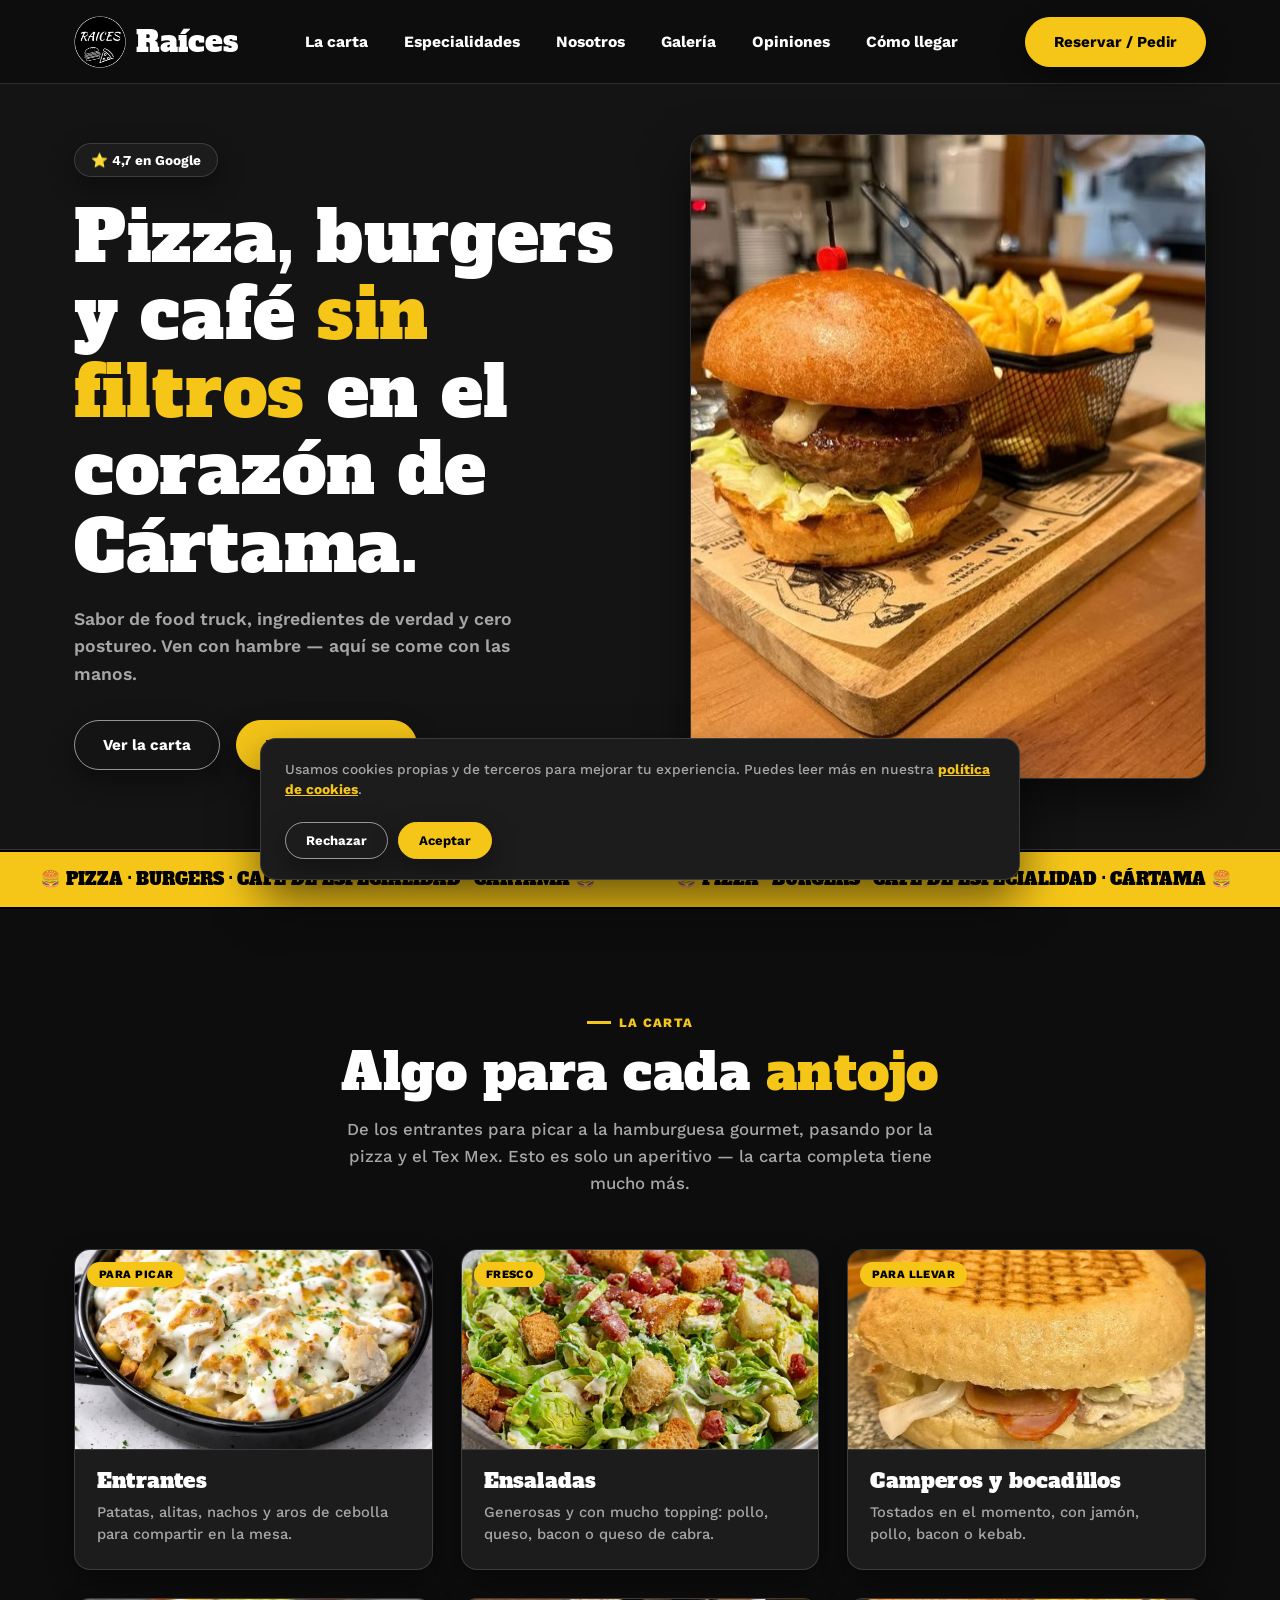
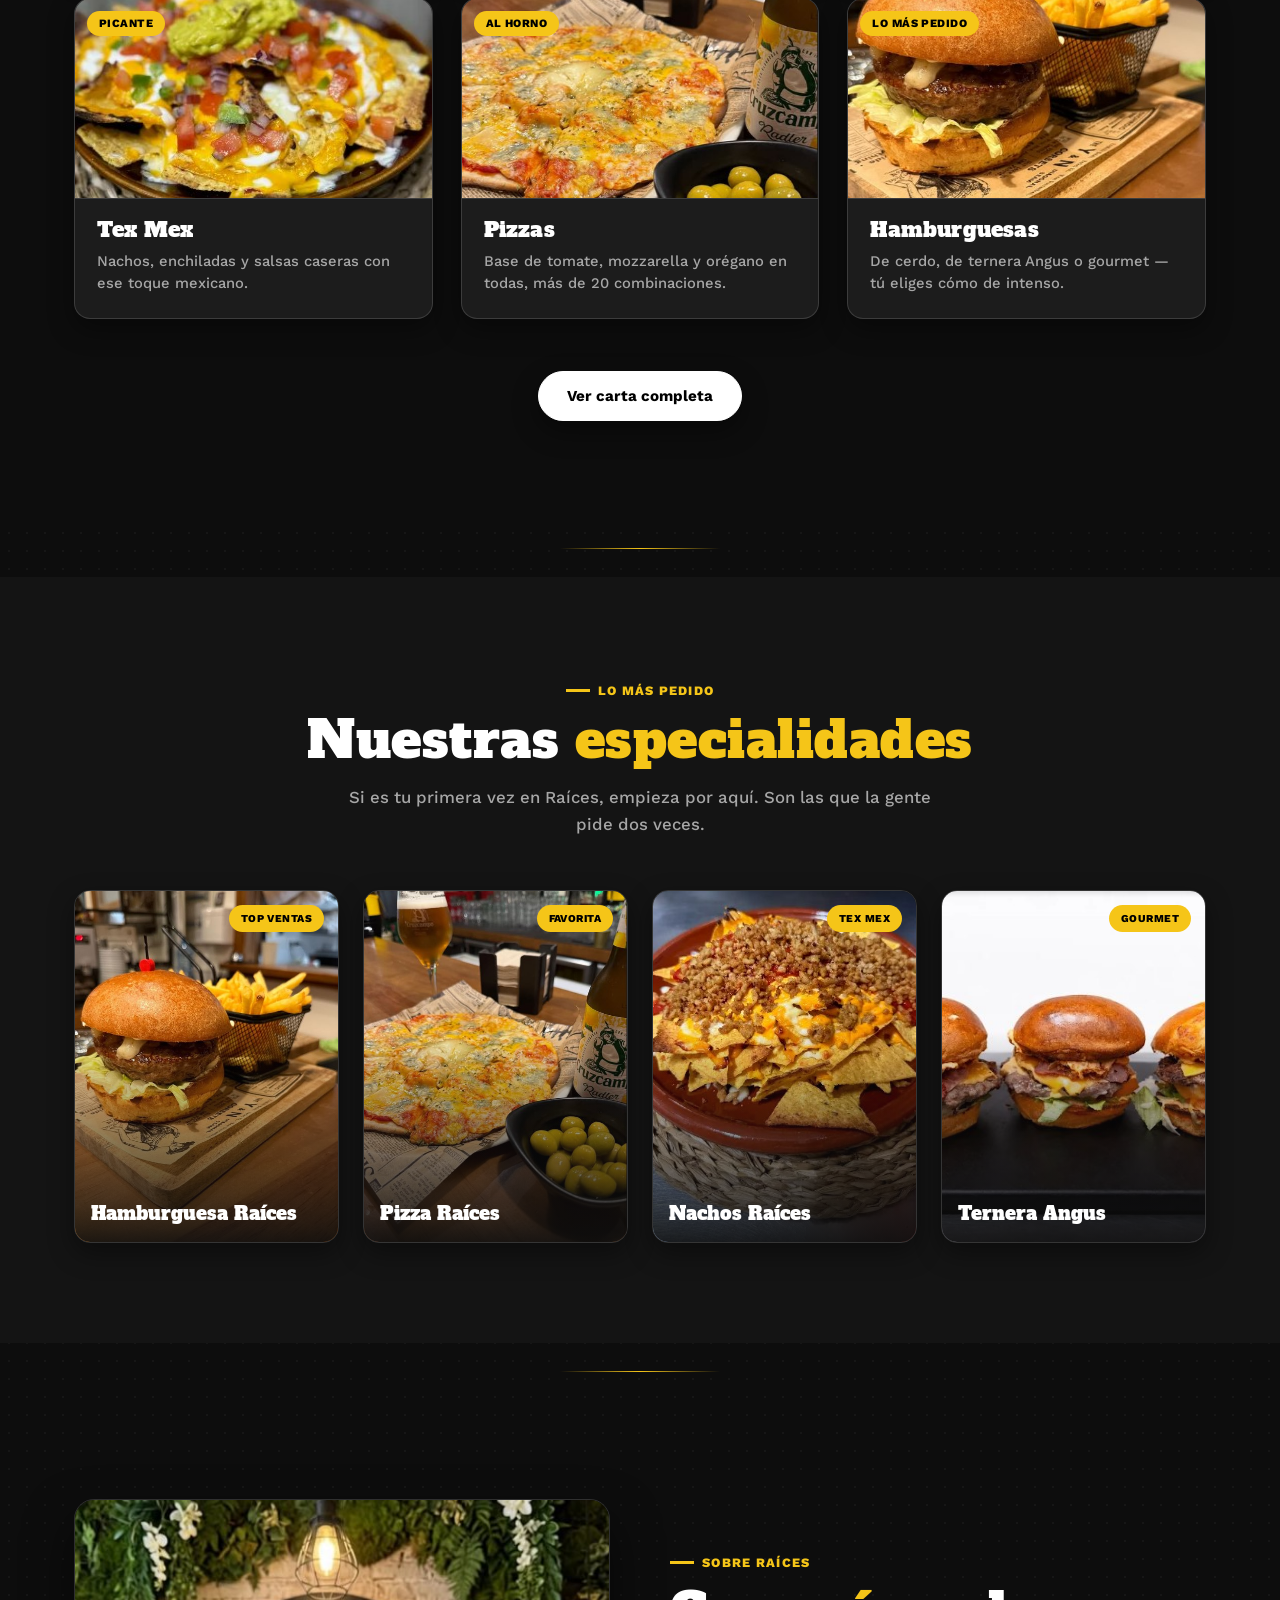
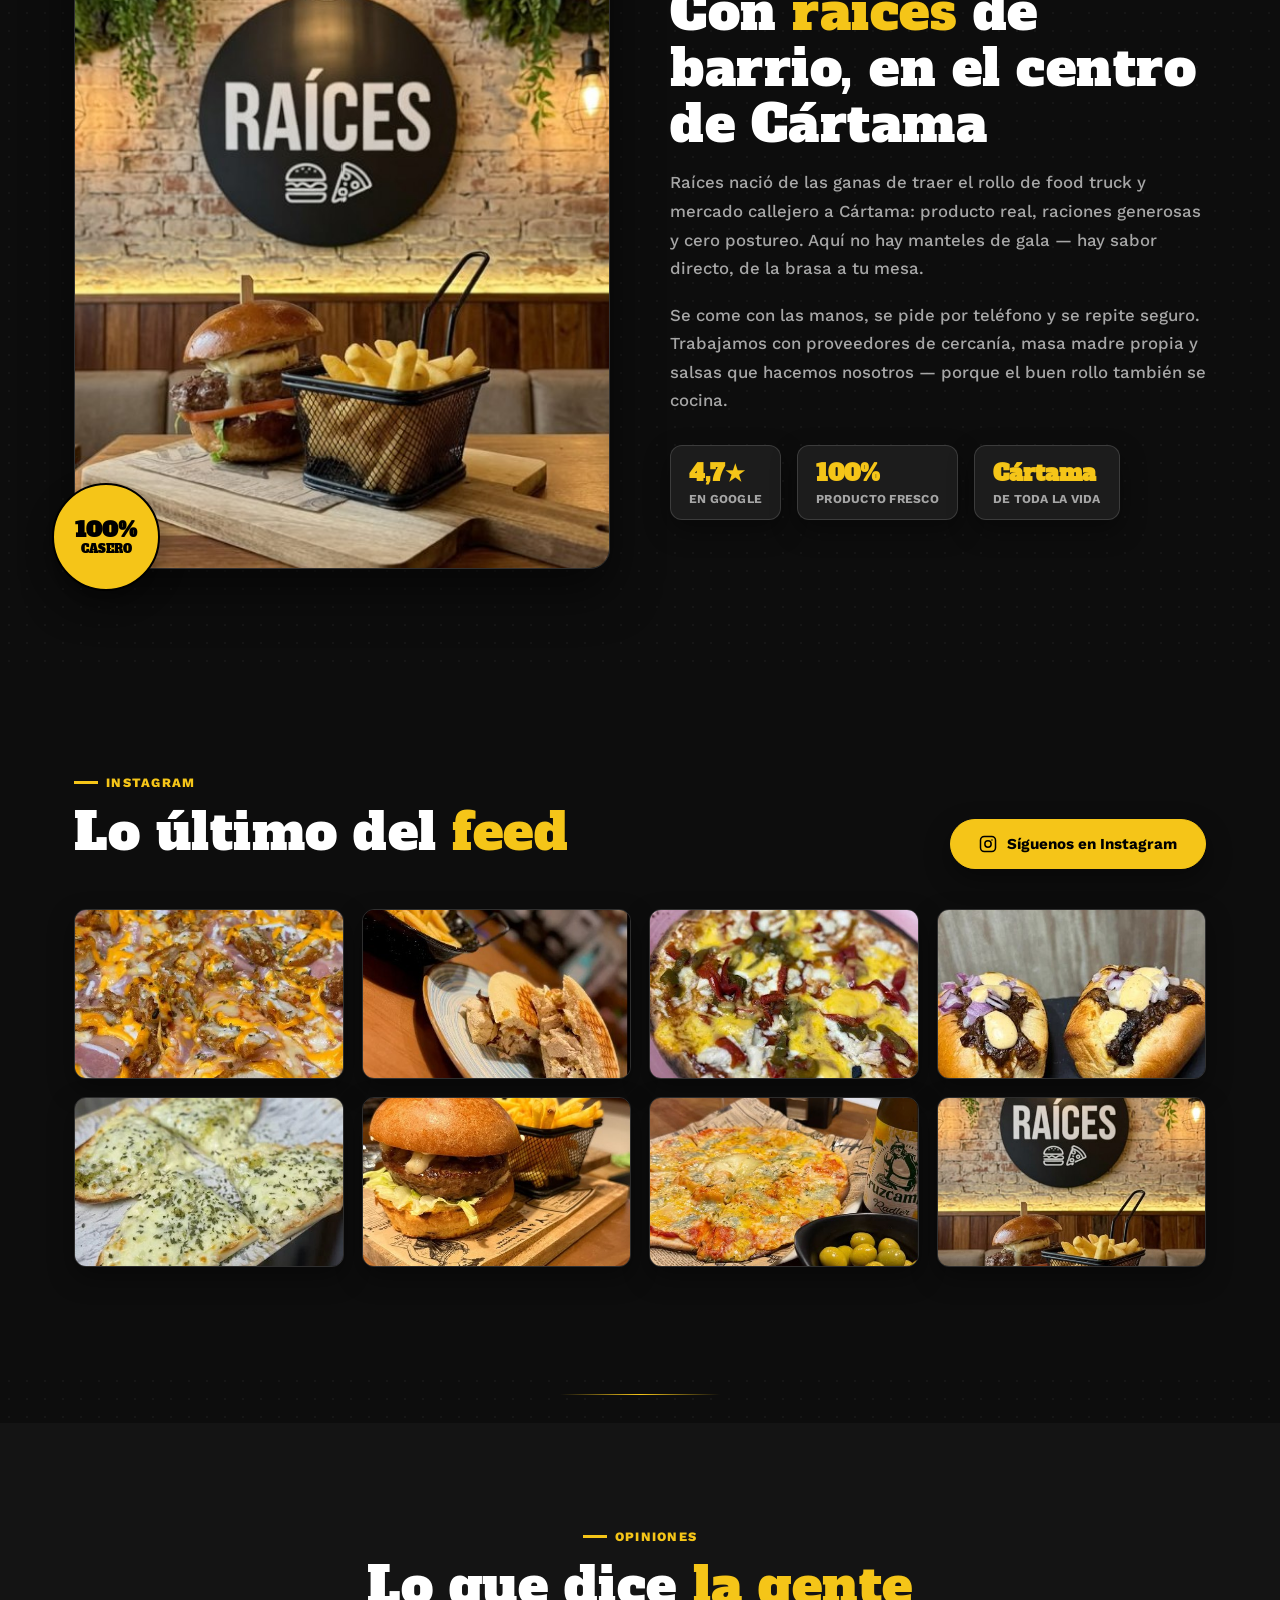
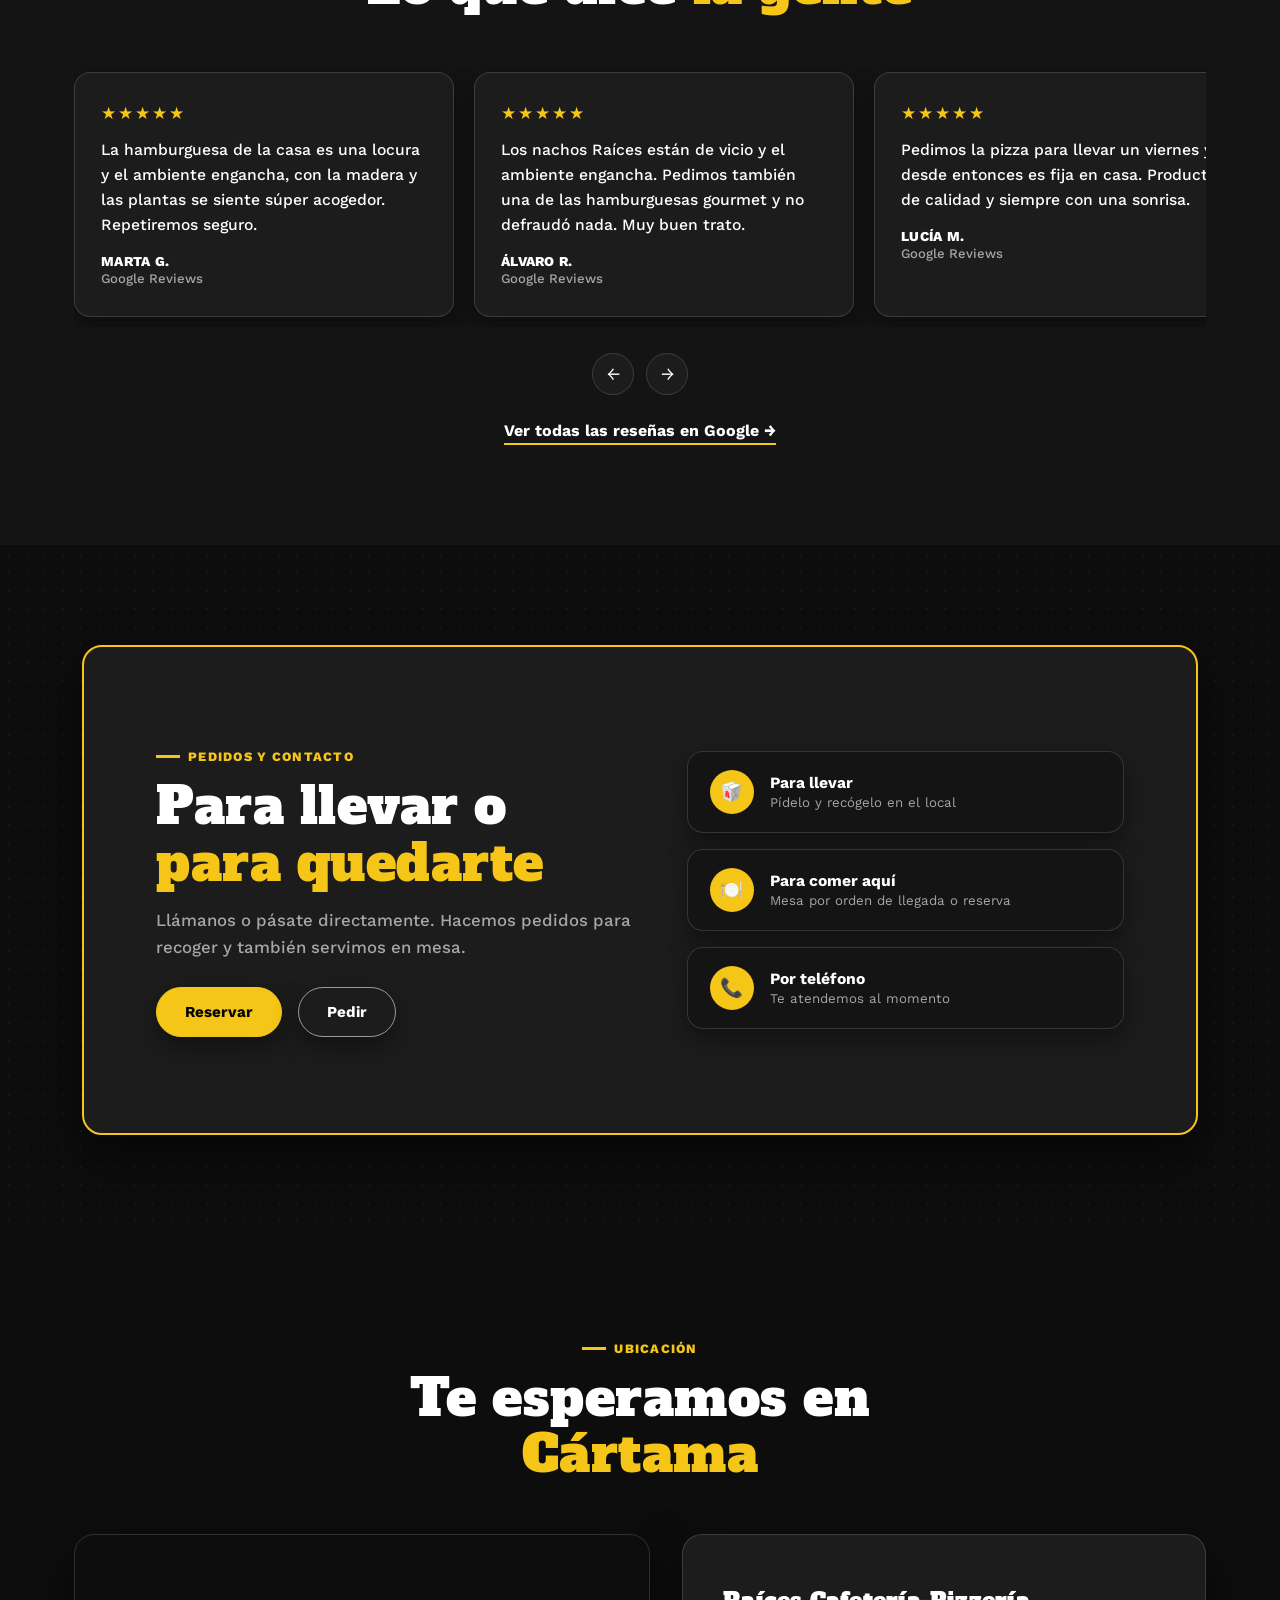
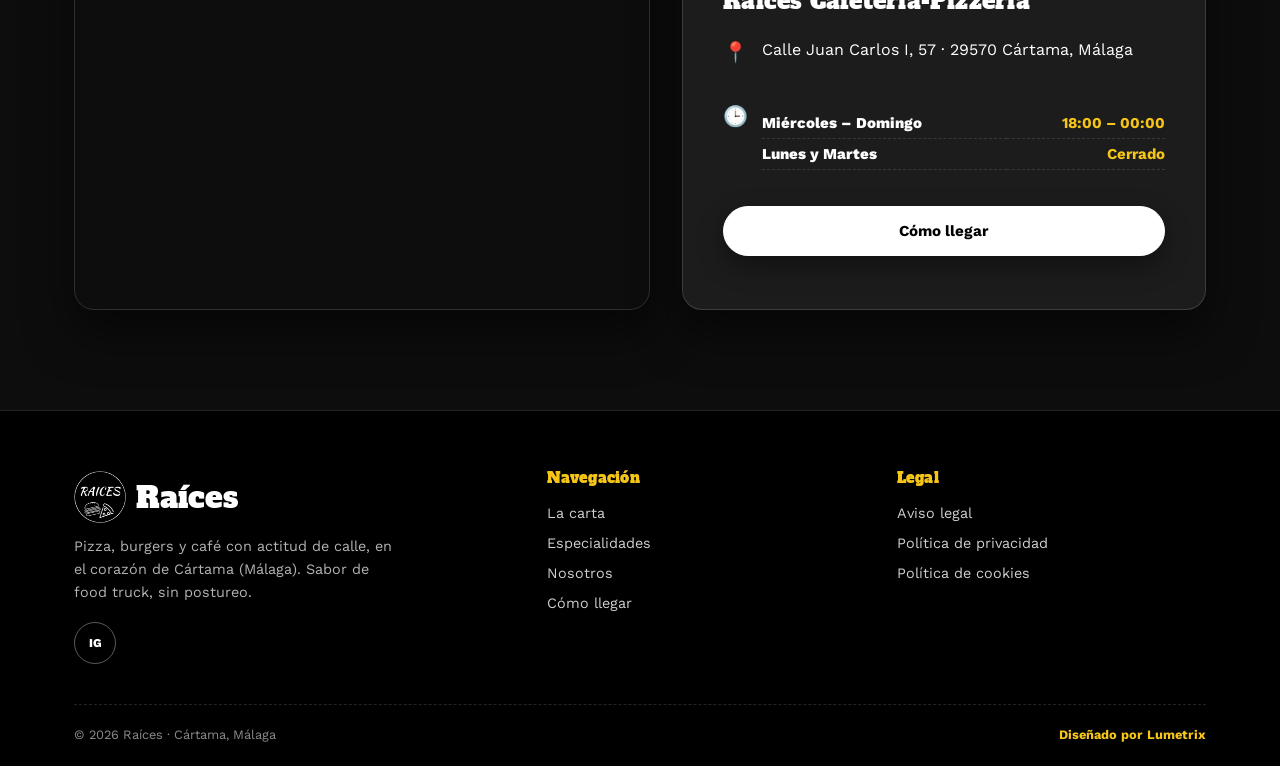
==== commit d3494056: "Cambiar texto y emoji de la tarjeta "Para llevar" Quita el tiempo de preparación estimado (no es un " ====
--- a/index.html
+++ b/index.html
@@ -342,8 +342,8 @@
         </div>
         <div class="contact-cards">
           <div class="contact-card">
-            <span class="icon">🛍️</span>
-            <div><strong>Para llevar</strong><span>Pedido listo en 15-20 min</span></div>
+            <span class="icon">🥡</span>
+            <div><strong>Para llevar</strong><span>Pídelo y recógelo en el local</span></div>
           </div>
           <div class="contact-card">
             <span class="icon">🍽️</span>
